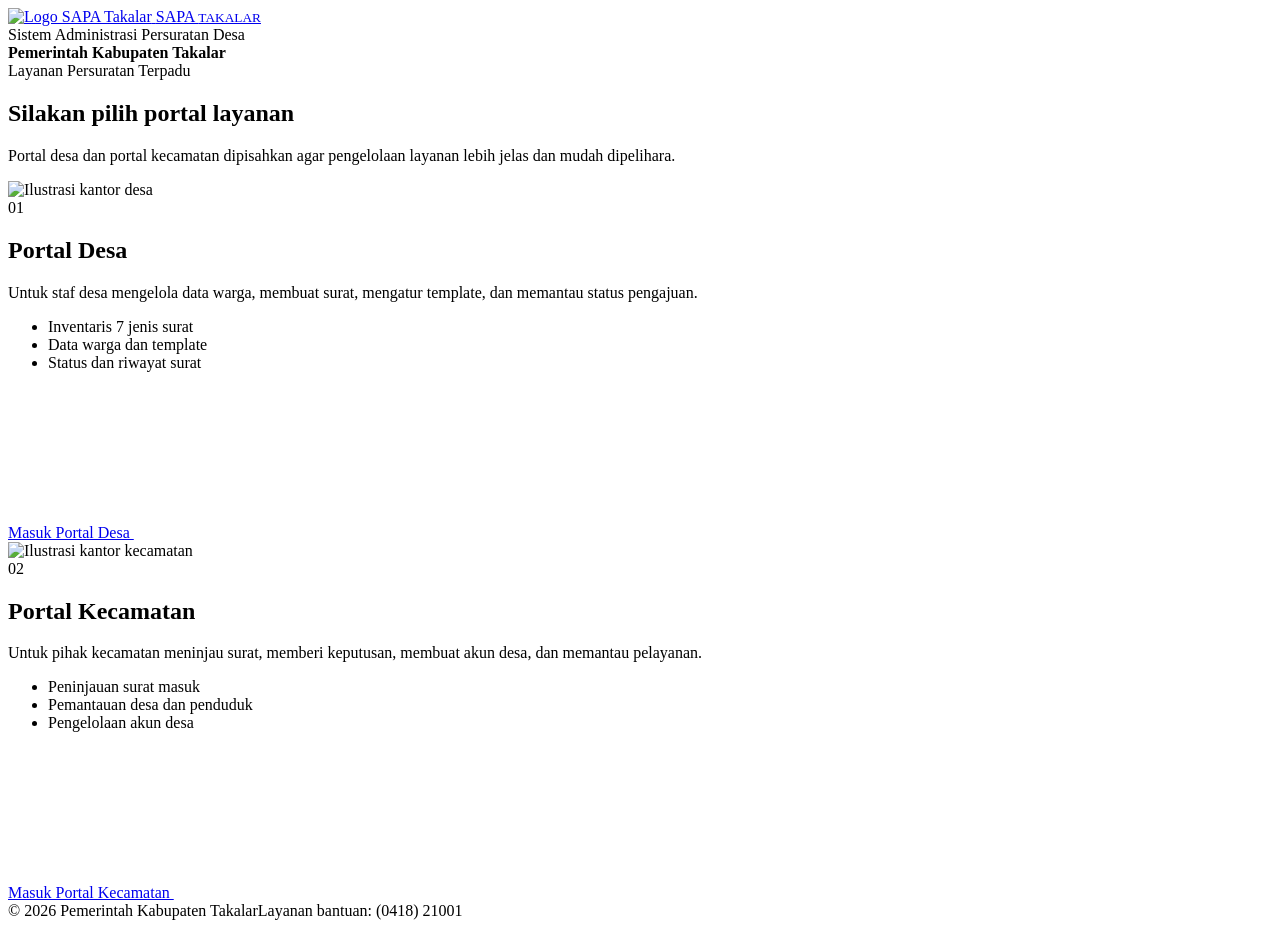
==== index.html @ 0ee91f91 "Add files via upload" ====
<!DOCTYPE html>
<html lang="id">
<head>
  <meta charset="UTF-8">
  <meta name="viewport" content="width=device-width, initial-scale=1.0">
  <meta name="theme-color" content="#0e6f68">
  <title>SAPA Takalar — Pilih Portal</title>
  <link rel="stylesheet" href="assets/css/styles.css">
</head>
<body class="gateway-page">
  <header class="gateway-header">
    <a class="brand" href="index.html">
      <img class="brand-logo" src="assets/images/icon.png" alt="Logo SAPA Takalar">
      <span class="brand-word">SAPA <small>TAKALAR</small></span>
    </a>
    <div class="gateway-agency">Sistem Administrasi Persuratan Desa<br><strong>Pemerintah Kabupaten Takalar</strong></div>
  </header>

  <main class="gateway-main">
    <section class="gateway-intro">
      <span class="section-kicker">Layanan Persuratan Terpadu</span>
      <h1>Silakan pilih portal layanan</h1>
      <p>Portal desa dan portal kecamatan dipisahkan agar pengelolaan layanan lebih jelas dan mudah dipelihara.</p>
    </section>

    <section class="portal-grid" aria-label="Pilihan portal">
      <article class="portal-card">
        <div class="portal-image"><img src="assets/images/icon.png" alt="Ilustrasi kantor desa"></div>
        <div class="portal-content">
          <span class="portal-number">01</span>
          <h2>Portal Desa</h2>
          <p>Untuk staf desa mengelola data warga, membuat surat, mengatur template, dan memantau status pengajuan.</p>
          <ul><li>Inventaris 7 jenis surat</li><li>Data warga dan template</li><li>Status dan riwayat surat</li></ul>
          <a class="btn btn-primary btn-block" href="desa.html">Masuk Portal Desa
            <svg class="icon sm"><use href="assets/images/icons.svg#i-chevron-right"></use></svg>
          </a>
        </div>
      </article>

      <article class="portal-card portal-card-camat">
        <div class="portal-image"><img src="assets/images/icon.png" alt="Ilustrasi kantor kecamatan"></div>
        <div class="portal-content">
          <span class="portal-number">02</span>
          <h2>Portal Kecamatan</h2>
          <p>Untuk pihak kecamatan meninjau surat, memberi keputusan, membuat akun desa, dan memantau pelayanan.</p>
          <ul><li>Peninjauan surat masuk</li><li>Pemantauan desa dan penduduk</li><li>Pengelolaan akun desa</li></ul>
          <a class="btn btn-dark btn-block" href="camat.html">Masuk Portal Kecamatan
            <svg class="icon sm"><use href="assets/images/icons.svg#i-chevron-right"></use></svg>
          </a>
        </div>
      </article>
    </section>
  </main>

  <footer class="gateway-footer"><span>© 2026 Pemerintah Kabupaten Takalar</span><span>Layanan bantuan: (0418) 21001</span></footer>
</body>
</html>
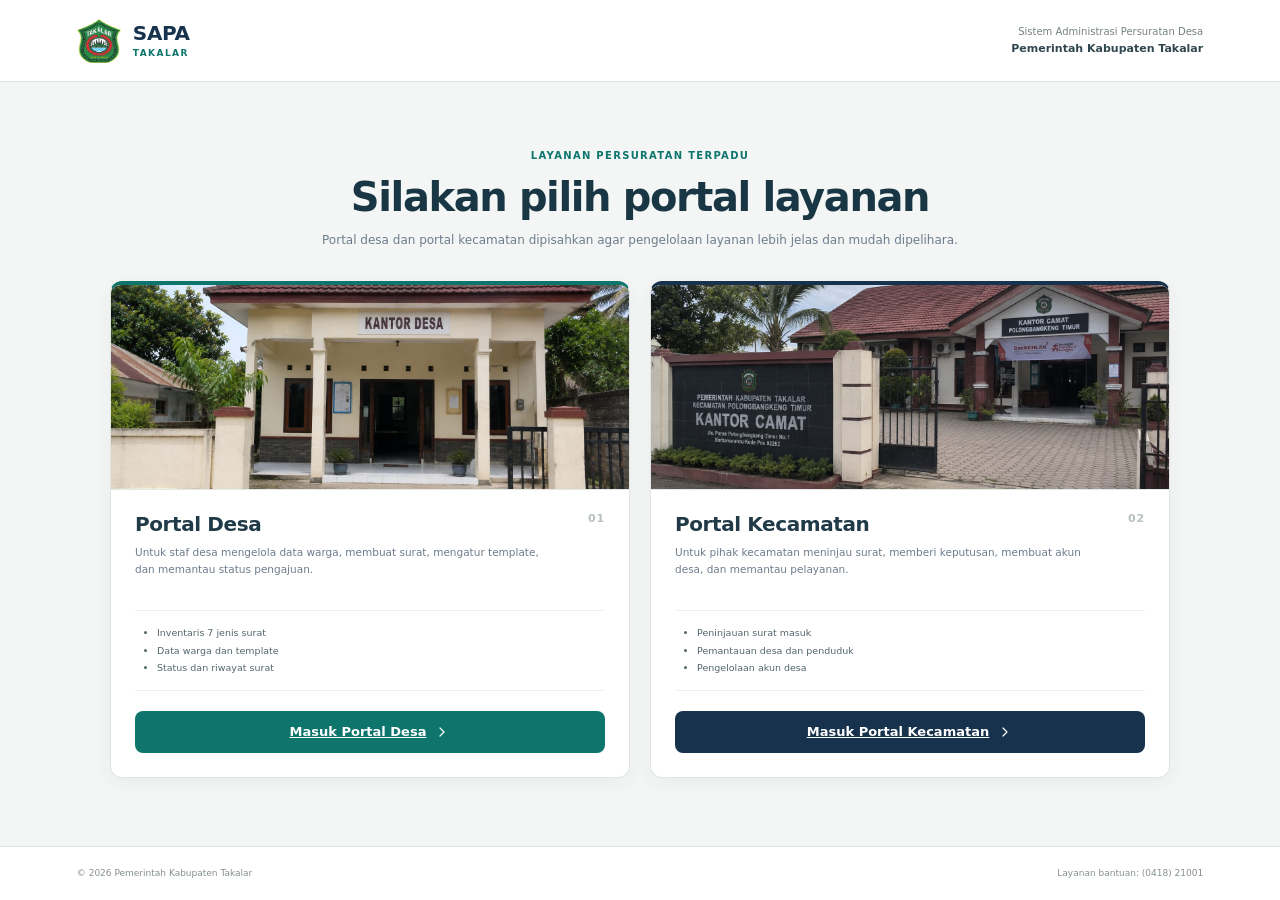
==== commit beb91039: "Update index.html" ====
--- a/index.html
+++ b/index.html
@@ -25,7 +25,7 @@
 
     <section class="portal-grid" aria-label="Pilihan portal">
       <article class="portal-card">
-        <div class="portal-image"><img src="assets/images/icon.png" alt="Ilustrasi kantor desa"></div>
+        <div class="portal-image"><img src="assets/images/desa.jpeg" alt="Ilustrasi kantor desa"></div>
         <div class="portal-content">
           <span class="portal-number">01</span>
           <h2>Portal Desa</h2>
@@ -38,7 +38,7 @@
       </article>
 
       <article class="portal-card portal-card-camat">
-        <div class="portal-image"><img src="assets/images/icon.png" alt="Ilustrasi kantor kecamatan"></div>
+        <div class="portal-image"><img src="assets/images/camat.jpeg" alt="Ilustrasi kantor kecamatan"></div>
         <div class="portal-content">
           <span class="portal-number">02</span>
           <h2>Portal Kecamatan</h2>
--- a/assets/css/styles.css
+++ b/assets/css/styles.css
@@ -0,0 +1,430 @@
+:root {
+  --brand: #0e756d;
+  --brand-2: #0a5c56;
+  --brand-3: #dff5ef;
+  --brand-4: #f0faf7;
+  --navy: #17324d;
+  --ink: #1d2c3b;
+  --muted: #6d7c8c;
+  --line: #e4ebe9;
+  --soft: #f5f8f7;
+  --cream: #fbfaf6;
+  --white: #fff;
+  --orange: #ee8b42;
+  --orange-soft: #fff1e6;
+  --red: #d95050;
+  --red-soft: #fdeeee;
+  --blue: #3f7ed8;
+  --blue-soft: #eaf2fd;
+  --purple: #7f64c5;
+  --purple-soft: #f0ecfb;
+  --yellow: #d7a025;
+  --yellow-soft: #fff7db;
+  --shadow: 0 7px 20px rgba(25, 50, 47, .07);
+  --shadow-lg: 0 16px 40px rgba(21, 42, 40, .18);
+  --radius: 12px;
+  --sidebar-w: 260px;
+}
+
+* { box-sizing: border-box; }
+html, body { margin: 0; min-height: 100%; font-family: Inter, ui-sans-serif, system-ui, -apple-system, BlinkMacSystemFont, "Segoe UI", sans-serif; color: var(--ink); background: var(--soft); }
+body { min-height: 100vh; }
+button, input, textarea, select { font: inherit; }
+button { cursor: pointer; }
+a { color: inherit; }
+.svg-sprite { width: 0; height: 0; position: absolute; overflow: hidden; }
+.icon { width: 19px; height: 19px; fill: none; stroke: currentColor; stroke-width: 1.8; stroke-linecap: round; stroke-linejoin: round; display: inline-block; flex: 0 0 auto; }
+.icon.sm { width: 16px; height: 16px; }
+.icon.lg { width: 24px; height: 24px; }
+
+/* Login */
+.login-page { min-height: 100vh; background: #f4f8f6; display: grid; grid-template-columns: minmax(430px, .93fr) minmax(540px, 1.07fr); position: relative; overflow: hidden; }
+.login-panel { padding: 38px clamp(34px, 5vw, 88px); display: flex; flex-direction: column; position: relative; z-index: 2; background: rgba(250, 252, 251, .96); }
+.brand { display: inline-flex; align-items: center; gap: 12px; font-weight: 800; color: var(--navy); letter-spacing: -.02em; }
+.brand-mark { width: 45px; height: 45px; border-radius: 14px; background: var(--brand); color: white; display: grid; place-items: center; position: relative; box-shadow: 0 8px 18px rgba(14, 117, 109, .22); }
+.brand-mark::after { content: ""; position: absolute; width: 8px; height: 8px; border: 2px solid #f4c968; border-radius: 50%; top: 6px; right: 6px; }
+.brand-word { line-height: 1; font-size: 20px; }
+.brand-word small { display: block; font-size: 9px; letter-spacing: .16em; color: var(--brand); margin-top: 6px; font-weight: 800; }
+.login-main { margin: auto 0; max-width: 520px; width: 100%; padding: 48px 0 32px; }
+.login-eyebrow { display: inline-flex; align-items: center; gap: 8px; color: var(--brand); background: var(--brand-3); padding: 7px 11px; border-radius: 999px; font-size: 12px; font-weight: 750; margin-bottom: 18px; }
+.login-main h1 { font-size: clamp(34px, 4vw, 48px); line-height: 1.08; margin: 0 0 13px; letter-spacing: -.045em; color: #163349; }
+.login-main > p { color: var(--muted); line-height: 1.7; margin: 0 0 30px; max-width: 460px; }
+.role-label { font-size: 12px; text-transform: uppercase; letter-spacing: .12em; font-weight: 800; color: #89949d; margin-bottom: 12px; }
+.role-grid { display: grid; grid-template-columns: 1fr 1fr; gap: 13px; }
+.role-card { text-align: left; border: 1.5px solid var(--line); background: white; border-radius: 17px; padding: 17px; display: flex; align-items: center; gap: 13px; transition: .2s; color: var(--ink); box-shadow: 0 3px 12px rgba(22,60,55,.03); }
+.role-card:hover { border-color: #83c9be; transform: translateY(-2px); box-shadow: var(--shadow); }
+.role-card.selected { border-color: var(--brand); background: var(--brand-4); box-shadow: 0 0 0 3px rgba(14,117,109,.08); }
+.role-card .role-icon { width: 46px; height: 46px; border-radius: 14px; display: grid; place-items: center; background: var(--brand-3); color: var(--brand); }
+.role-card:nth-child(2) .role-icon { background: var(--orange-soft); color: var(--orange); }
+.role-card strong { display: block; font-size: 14px; margin-bottom: 4px; }
+.role-card span { display: block; font-size: 11px; color: var(--muted); line-height: 1.35; }
+.role-card .radio { margin-left: auto; width: 18px; height: 18px; border: 1.5px solid #bec9c6; border-radius: 50%; position: relative; }
+.role-card.selected .radio { border: 5px solid var(--brand); }
+.login-form { margin-top: 22px; animation: fadeUp .3s ease both; }
+.form-label { font-size: 12px; font-weight: 750; color: #435464; display: block; margin: 0 0 8px; }
+.field { position: relative; margin-bottom: 15px; }
+.field .prefix { position: absolute; left: 14px; top: 50%; transform: translateY(-50%); color: #8b9898; }
+.field input, .field select, .field textarea, .input { width: 100%; border: 1.5px solid #dfe7e4; background: white; color: var(--ink); border-radius: 12px; padding: 12px 14px; outline: none; transition: .18s; }
+.field.has-icon input, .field.has-icon select { padding-left: 43px; }
+.field input:focus, .field select:focus, .field textarea:focus, .input:focus { border-color: var(--brand); box-shadow: 0 0 0 3px rgba(14,117,109,.09); }
+.field textarea { resize: vertical; min-height: 92px; line-height: 1.55; }
+.field .password-toggle { border: 0; background: none; color: #879391; position: absolute; right: 12px; top: 50%; transform: translateY(-50%); display: grid; place-items: center; padding: 4px; }
+.login-meta { display: flex; align-items: center; justify-content: space-between; margin: 2px 0 18px; font-size: 12px; }
+.checkbox { display: inline-flex; align-items: center; gap: 7px; color: var(--muted); }
+.checkbox input { accent-color: var(--brand); }
+.text-link { border: 0; background: none; color: var(--brand); font-weight: 750; padding: 0; }
+.btn { border: 0; border-radius: 11px; padding: 11px 16px; display: inline-flex; align-items: center; justify-content: center; gap: 8px; font-weight: 750; font-size: 13px; transition: .18s; white-space: nowrap; }
+.btn:hover { transform: translateY(-1px); }
+.btn:active { transform: translateY(0); }
+.btn-primary { color: white; background: var(--brand); box-shadow: 0 8px 20px rgba(14,117,109,.2); }
+.btn-primary:hover { background: var(--brand-2); }
+.btn-secondary { color: var(--brand); background: var(--brand-3); }
+.btn-secondary:hover { background: #cfece5; }
+.btn-outline { color: #496070; border: 1px solid #dce5e2; background: white; }
+.btn-outline:hover { border-color: #9dcac3; color: var(--brand); }
+.btn-danger { color: white; background: var(--red); }
+.btn-danger-soft { color: var(--red); background: var(--red-soft); }
+.btn-success-soft { color: var(--brand); background: var(--brand-3); }
+.btn-block { width: 100%; padding: 13px; }
+.btn-sm { padding: 8px 11px; font-size: 12px; border-radius: 9px; }
+.login-hint { margin-top: 13px; background: #fff9e9; border: 1px solid #f5e4ab; color: #7f682d; font-size: 11px; border-radius: 10px; padding: 10px 12px; display: flex; align-items: flex-start; gap: 8px; line-height: 1.5; }
+.login-footer { display: flex; justify-content: space-between; align-items: center; font-size: 10px; color: #909b99; }
+.login-visual { background:#0e6f68; position: relative; padding: 42px; color: white; overflow: hidden; display: flex; flex-direction: column; }
+.login-visual::before { content:""; position:absolute; width:520px; height:520px; border:1px solid rgba(255,255,255,.09); border-radius:50%; top:-260px; right:-150px; box-shadow: 0 0 0 75px rgba(255,255,255,.025), 0 0 0 150px rgba(255,255,255,.018); }
+.login-visual::after { display:none; }
+.visual-top { position: relative; z-index: 2; margin-left: auto; display: flex; gap: 10px; align-items: center; background: rgba(255,255,255,.11); border: 1px solid rgba(255,255,255,.13); border-radius: 999px; padding: 8px 13px; font-size: 11px;  }
+.visual-top i { width: 7px; height: 7px; background:#8df0b5; border-radius:50%; box-shadow:0 0 0 4px rgba(141,240,181,.12); }
+.hero-art { position: relative; z-index: 1; margin: auto; width: min(100%, 640px); }
+.hero-copy { margin: 0 0 18px 15px; }
+.hero-copy h2 { font-size: clamp(26px, 3vw, 39px); line-height: 1.16; letter-spacing: -.035em; margin: 0 0 12px; max-width: 520px; }
+.hero-copy p { color: rgba(255,255,255,.72); margin:0; max-width:480px; line-height:1.65; font-size:13px; }
+.illustration { width:100%; aspect-ratio:1.6; position:relative; filter: drop-shadow(0 35px 40px rgba(0,37,34,.25)); }
+.illustration svg { width:100%; height:100%; }
+.visual-proof { position: relative; z-index: 2; display:flex; align-items:center; gap:14px; margin: 0 0 8px 15px; color:rgba(255,255,255,.8); font-size:11px; }
+.proof-avatars { display:flex; }
+.proof-avatars span { width:28px; height:28px; border-radius:50%; background:#f0bd7e; border:2px solid #0a615b; display:grid; place-items:center; margin-left:-7px; color:#74411d; font-size:9px; font-weight:800; }
+.proof-avatars span:first-child { margin-left:0; background:#8ed5c7; color:#0b625b; }
+.proof-avatars span:last-child { background:#eee5b2; color:#6b5d1d; }
+
+/* App shell */
+.app-shell { min-height:100vh; display:grid; grid-template-columns:var(--sidebar-w) 1fr; background:#f5f8f7; }
+.sidebar { position:fixed; inset:0 auto 0 0; width:var(--sidebar-w); background:#fff; border-right:1px solid var(--line); padding:23px 17px 17px; display:flex; flex-direction:column; z-index:40; transition:.25s; }
+.sidebar .brand { padding:0 8px 22px; border-bottom:1px solid #edf1f0; }
+.sidebar .brand-mark { width:39px; height:39px; border-radius:12px; }
+.sidebar .brand-word { font-size:17px; }
+.sidebar-context { margin:18px 7px 12px; background:#f0f6f4; border:1px solid #d7eee8; border-radius:13px; padding:11px; display:flex; gap:9px; align-items:center; }
+.context-icon { width:34px; height:34px; background:white; color:var(--brand); border-radius:10px; display:grid; place-items:center; box-shadow:0 2px 8px rgba(14,117,109,.08); }
+.sidebar-context strong { font-size:11px; display:block; color:#29464d; max-width:145px; white-space:nowrap; overflow:hidden; text-overflow:ellipsis; }
+.sidebar-context span { display:block; font-size:9px; color:var(--muted); margin-top:3px; }
+.nav-label { margin:12px 11px 8px; color:#9ca8a6; font-size:9px; font-weight:800; letter-spacing:.14em; text-transform:uppercase; }
+.nav { display:flex; flex-direction:column; gap:4px; }
+.nav-item { width:100%; border:0; background:transparent; color:#657580; border-radius:11px; padding:10px 12px; display:flex; align-items:center; gap:11px; font-size:12.5px; font-weight:650; text-align:left; position:relative; }
+.nav-item:hover { background:#f2f7f5; color:var(--brand); }
+.nav-item.active { background:var(--brand-3); color:var(--brand); font-weight:800; }
+.nav-item.active::before { content:""; position:absolute; width:3px; height:19px; border-radius:4px; background:var(--brand); left:-17px; }
+.nav-item .nav-badge { margin-left:auto; min-width:21px; height:20px; border-radius:7px; display:grid; place-items:center; padding:0 5px; font-size:9px; background:#eef3f2; color:#71807f; }
+.nav-item.active .nav-badge { background:white; color:var(--brand); }
+.nav-spacer { flex:1; }
+.support-card { margin:10px 3px 13px; padding:14px; border-radius:14px; background:#18374a; color:white; position:relative; overflow:hidden; }
+.support-card::after { content:"?"; position:absolute; right:-5px; bottom:-32px; font-size:95px; font-weight:900; color:rgba(255,255,255,.05); }
+.support-card strong { display:block; font-size:11px; margin-bottom:5px; }
+.support-card p { font-size:9px; color:rgba(255,255,255,.62); line-height:1.5; margin:0 0 10px; }
+.support-card button { background:rgba(255,255,255,.13); border:1px solid rgba(255,255,255,.14); color:white; border-radius:7px; font-size:9px; padding:6px 9px; }
+.sidebar-profile { border-top:1px solid var(--line); padding:15px 6px 0; display:flex; align-items:center; gap:9px; }
+.avatar { width:37px; height:37px; border-radius:11px; background:#bd7c4a; display:grid; place-items:center; color:white; font-size:11px; font-weight:850; flex:0 0 auto; }
+.avatar.green { background:#0e756d; }
+.profile-copy { min-width:0; flex:1; }
+.profile-copy strong { display:block; font-size:10.5px; overflow:hidden; text-overflow:ellipsis; white-space:nowrap; }
+.profile-copy span { display:block; font-size:9px; color:var(--muted); margin-top:2px; }
+.icon-btn { width:36px; height:36px; padding:0; border:1px solid transparent; background:transparent; color:#7c898a; border-radius:10px; display:grid; place-items:center; transition:.18s; }
+.icon-btn:hover { color:var(--brand); background:#eff7f5; }
+.main-wrap { grid-column:2; min-width:0; }
+.topbar { height:72px; background:#fff; border-bottom:1px solid var(--line); padding:0 clamp(20px,3vw,38px); display:flex; align-items:center; position:sticky; top:0; z-index:30;  }
+.mobile-menu { display:none; margin-right:10px; }
+.page-crumb { min-width:190px; }
+.page-crumb span { display:block; color:#8a9998; font-size:9px; font-weight:700; margin-bottom:3px; }
+.page-crumb strong { font-size:14px; color:#203845; }
+.top-search { width:min(340px,28vw); margin-left:auto; position:relative; }
+.top-search input { width:100%; background:#f4f7f6; border:1px solid transparent; border-radius:10px; padding:10px 12px 10px 38px; font-size:11px; outline:none; }
+.top-search .icon { position:absolute; left:12px; top:10px; color:#8c9998; }
+.top-search input:focus { border-color:#b7d8d2; background:white; }
+.top-actions { display:flex; align-items:center; gap:9px; margin-left:18px; }
+.notification-btn { position:relative; background:#f4f7f6; }
+.notification-btn::after { content:""; width:6px; height:6px; background:#ef7060; border:2px solid white; border-radius:50%; position:absolute; top:7px; right:7px; }
+.top-date { border-left:1px solid var(--line); margin-left:5px; padding-left:15px; font-size:9px; color:#859291; line-height:1.45; }
+.top-date strong { display:block; font-size:10px; color:#3e5055; }
+.content { padding:26px clamp(20px,3vw,38px) 42px; max-width:1600px; margin:0 auto; }
+.page-header { display:flex; align-items:flex-start; justify-content:space-between; gap:18px; margin-bottom:22px; }
+.page-header h1 { margin:0 0 6px; font-size:24px; letter-spacing:-.025em; color:#1c3544; }
+.page-header p { margin:0; font-size:11.5px; color:var(--muted); line-height:1.55; }
+.header-actions { display:flex; gap:9px; align-items:center; flex-wrap:wrap; }
+
+/* Dashboard */
+.welcome-banner { background:#0e6f68; border-radius:20px; min-height:175px; color:white; padding:25px 29px; position:relative; overflow:hidden; display:flex; align-items:center; margin-bottom:19px; box-shadow:0 12px 32px rgba(13,96,89,.13); }
+.welcome-banner::before { content:""; position:absolute; width:290px; height:290px; border:1px solid rgba(255,255,255,.1); border-radius:50%; right:65px; top:-130px; box-shadow:0 0 0 54px rgba(255,255,255,.025),0 0 0 108px rgba(255,255,255,.016); }
+.welcome-copy { position:relative; z-index:2; max-width:520px; }
+.welcome-copy .mini { font-size:10px; color:#b8e2dc; font-weight:750; letter-spacing:.08em; text-transform:uppercase; }
+.welcome-copy h2 { margin:8px 0 8px; font-size:23px; letter-spacing:-.025em; }
+.welcome-copy p { margin:0 0 17px; font-size:11px; color:rgba(255,255,255,.7); line-height:1.6; }
+.welcome-copy .btn { background:white; color:var(--brand); padding:9px 13px; }
+.banner-art { position:absolute; width:310px; height:160px; right:20px; bottom:-7px; z-index:1; }
+.banner-art svg { width:100%; height:100%; }
+.stats-grid { display:grid; grid-template-columns:repeat(4,1fr); gap:14px; margin-bottom:19px; }
+.stat-card { background:white; border:1px solid #e7eeec; border-radius:15px; padding:16px; box-shadow:0 4px 15px rgba(28,65,59,.035); min-width:0; }
+.stat-top { display:flex; align-items:center; justify-content:space-between; margin-bottom:13px; }
+.stat-icon { width:38px; height:38px; border-radius:11px; display:grid; place-items:center; background:var(--brand-3); color:var(--brand); }
+.stat-icon.orange { color:var(--orange); background:var(--orange-soft); }
+.stat-icon.blue { color:var(--blue); background:var(--blue-soft); }
+.stat-icon.purple { color:var(--purple); background:var(--purple-soft); }
+.trend { font-size:9px; padding:4px 6px; border-radius:6px; color:var(--brand); background:var(--brand-4); font-weight:750; }
+.trend.down { color:var(--red); background:var(--red-soft); }
+.stat-card .value { font-size:23px; font-weight:850; letter-spacing:-.03em; color:#1d3744; }
+.stat-card .label { font-size:10px; color:var(--muted); margin-top:4px; }
+.dashboard-grid { display:grid; grid-template-columns:minmax(0,1.65fr) minmax(285px,.75fr); gap:18px; }
+.panel { background:white; border:1px solid #e5ecea; border-radius:16px; box-shadow:0 4px 18px rgba(27,65,59,.035); min-width:0; }
+.panel-head { min-height:58px; padding:15px 17px; display:flex; align-items:center; justify-content:space-between; gap:12px; border-bottom:1px solid #edf1f0; }
+.panel-head h3 { margin:0; font-size:13px; color:#253d48; }
+.panel-head p { margin:3px 0 0; font-size:9px; color:var(--muted); }
+.panel-body { padding:16px 17px; }
+.see-all { border:0; background:none; color:var(--brand); font-size:10px; font-weight:750; display:inline-flex; align-items:center; gap:4px; }
+.quick-actions { display:grid; grid-template-columns:repeat(3,1fr); gap:10px; }
+.quick-action { border:1px solid var(--line); background:#fff; border-radius:13px; padding:14px; display:flex; align-items:center; gap:11px; color:#314956; text-align:left; }
+.quick-action:hover { border-color:#aed4ce; background:#f8fcfb; }
+.quick-action .stat-icon { width:34px; height:34px; border-radius:10px; }
+.quick-action strong { display:block; font-size:10px; margin-bottom:3px; }
+.quick-action span { display:block; font-size:8.5px; color:var(--muted); }
+.status-list { display:flex; flex-direction:column; gap:14px; }
+.status-row { display:grid; grid-template-columns:9px 1fr auto; align-items:center; gap:9px; }
+.status-dot { width:8px; height:8px; border-radius:50%; background:var(--brand); }
+.status-dot.blue { background:var(--blue); }.status-dot.orange { background:var(--orange); }.status-dot.red { background:var(--red); }
+.status-row span { font-size:10px; color:#51636c; }.status-row strong { font-size:10px; color:#263f49; }
+.progress { grid-column:2/4; height:5px; background:#eef2f1; border-radius:6px; overflow:hidden; margin-top:-4px; }
+.progress i { display:block; height:100%; background:var(--brand); border-radius:6px; }
+.progress i.blue { background:var(--blue); }.progress i.orange { background:var(--orange); }.progress i.red { background:var(--red); }
+.activity-list { padding:5px 0; }
+.activity-item { display:flex; gap:11px; position:relative; padding:8px 0 13px; }
+.activity-item:not(:last-child)::after { content:""; position:absolute; width:1px; background:#e4ece9; left:15px; top:38px; bottom:-2px; }
+.activity-icon { width:31px; height:31px; border-radius:10px; background:var(--brand-3); color:var(--brand); display:grid; place-items:center; z-index:1; flex:0 0 auto; }
+.activity-copy strong { display:block; font-size:10px; margin:1px 0 4px; }.activity-copy p { margin:0; color:var(--muted); font-size:9px; line-height:1.5; }.activity-copy time { display:block; font-size:8px; color:#a1aaaa; margin-top:4px; }
+
+/* Tables */
+.toolbar { background:white; border:1px solid var(--line); border-radius:14px; padding:12px; display:flex; gap:10px; align-items:center; margin-bottom:14px; }
+.toolbar-search { position:relative; flex:1; max-width:360px; }
+.toolbar-search input { width:100%; border:1px solid #e0e7e5; border-radius:9px; padding:9px 11px 9px 34px; font-size:10px; outline:none; }
+.toolbar-search .icon { position:absolute; left:10px; top:8px; color:#8c9998; }
+.toolbar-select { border:1px solid #e0e7e5; background:white; border-radius:9px; padding:9px 30px 9px 10px; color:#52646d; font-size:10px; outline:none; }
+.toolbar-spacer { flex:1; }
+.table-card { background:#fff; border:1px solid var(--line); border-radius:15px; overflow:hidden; box-shadow:0 3px 14px rgba(28,65,59,.03); }
+.data-table { width:100%; border-collapse:collapse; table-layout:auto; }
+.data-table th { text-align:left; padding:11px 15px; color:#8a9797; font-size:9px; text-transform:uppercase; letter-spacing:.06em; background:#fafcfb; border-bottom:1px solid #e9efed; white-space:nowrap; }
+.data-table td { padding:13px 15px; border-bottom:1px solid #eef2f1; font-size:10.5px; color:#40545d; vertical-align:middle; }
+.data-table tr:last-child td { border-bottom:0; }.data-table tbody tr:hover { background:#fbfdfc; }
+.data-table .primary { color:#243e49; font-weight:750; }.data-table .secondary { display:block; font-size:8.5px; color:#8d9999; margin-top:3px; }
+.table-user { display:flex; align-items:center; gap:9px; }.table-user .avatar { width:31px; height:31px; border-radius:9px; font-size:9px; }
+.table-actions { display:flex; gap:4px; justify-content:flex-end; }
+.table-actions .icon-btn { width:30px; height:30px; }
+.badge { display:inline-flex; align-items:center; gap:5px; border-radius:999px; padding:5px 8px; font-size:8.5px; font-weight:750; white-space:nowrap; }
+.badge::before { content:""; width:5px; height:5px; border-radius:50%; background:currentColor; }
+.badge.sent { background:var(--blue-soft); color:var(--blue); }.badge.received { background:var(--orange-soft); color:#cf762f; }.badge.approved { background:var(--brand-3); color:var(--brand); }.badge.rejected { background:var(--red-soft); color:var(--red); }
+.pagination { padding:12px 15px; border-top:1px solid #edf1f0; display:flex; align-items:center; justify-content:space-between; font-size:9px; color:var(--muted); }
+.page-buttons { display:flex; gap:5px; }.page-btn { width:28px; height:27px; border-radius:7px; border:1px solid #e1e8e6; background:white; color:#657472; font-size:9px; }.page-btn.active { color:white; background:var(--brand); border-color:var(--brand); }
+
+/* Inventory */
+.inventory-grid { display:grid; grid-template-columns:repeat(3,1fr); gap:14px; }
+.letter-card { background:white; border:1px solid #e4ebe9; border-radius:17px; padding:17px; position:relative; overflow:hidden; transition:.2s; min-height:184px; }
+.letter-card:hover { transform:translateY(-3px); box-shadow:var(--shadow); border-color:#c8dfda; }
+.letter-card::after { content:""; position:absolute; width:90px; height:90px; right:-33px; top:-33px; border-radius:50%; background:var(--card-soft,var(--brand-3)); opacity:.7; }
+.letter-card-top { display:flex; align-items:flex-start; justify-content:space-between; position:relative; z-index:2; }
+.letter-icon { width:44px; height:44px; border-radius:13px; display:grid; place-items:center; background:var(--card-soft,var(--brand-3)); color:var(--card,var(--brand)); }
+.template-ready { font-size:8px; color:var(--brand); background:var(--brand-4); padding:4px 7px; border-radius:6px; font-weight:750; }
+.letter-card h3 { margin:14px 0 5px; font-size:13px; color:#27404b; }.letter-card p { margin:0; font-size:9.5px; color:var(--muted); line-height:1.55; min-height:30px; }
+.letter-meta { margin-top:13px; padding-top:11px; border-top:1px solid #edf1f0; display:flex; align-items:center; justify-content:space-between; }
+.letter-meta span { font-size:9px; color:#8b9897; }.letter-meta strong { font-size:9px; color:#40555d; }
+.color-orange { --card:#d77931; --card-soft:#fff0e4; }.color-blue { --card:#3c79cc; --card-soft:#eaf2fd; }.color-purple { --card:#7860ba; --card-soft:#f0ecfb; }.color-red { --card:#d65757; --card-soft:#fdecec; }.color-yellow { --card:#bc8a1a; --card-soft:#fff7d9; }.color-cyan { --card:#238aa2; --card-soft:#e4f6f8; }.color-green { --card:#0e756d; --card-soft:#dff5ef; }
+
+/* Status cards */
+.status-summary { display:grid; grid-template-columns:repeat(4,1fr); gap:12px; margin-bottom:15px; }
+.status-mini { background:white; border:1px solid var(--line); border-radius:13px; padding:13px; display:flex; align-items:center; gap:10px; }
+.status-mini .status-dot { width:11px; height:11px; box-shadow:0 0 0 5px var(--brand-4); }.status-mini strong { font-size:17px; display:block; }.status-mini span { color:var(--muted); font-size:9px; display:block; margin-top:2px; }
+.reason { max-width:300px; display:flex; align-items:flex-start; gap:5px; color:#6c7a80; line-height:1.45; }.reason .icon { margin-top:1px; color:#9aa5a4; }
+
+/* Template cards/editor */
+.template-grid { display:grid; grid-template-columns:repeat(2,1fr); gap:14px; }
+.template-card { background:white; border:1px solid var(--line); border-radius:16px; overflow:hidden; display:flex; min-height:153px; }
+.template-preview { width:116px; background:#f1f5f4; padding:16px; display:flex; align-items:center; justify-content:center; }
+.paper-mini { width:70px; height:94px; background:white; box-shadow:0 3px 12px rgba(30,60,55,.12); border-radius:3px; padding:9px 7px; }
+.paper-logo { width:12px; height:12px; margin:0 auto 5px; border-radius:50%; background:var(--card,var(--brand)); opacity:.75; }.paper-line { height:2px; background:#d5dddb; border-radius:2px; margin:4px 0; }.paper-line.short { width:64%; margin-left:auto; margin-right:auto; }.paper-line.dark { background:#879994; height:3px; }
+.template-info { flex:1; padding:16px; min-width:0; }.template-info h3 { margin:0 0 6px; font-size:12px; }.template-info p { margin:0 0 13px; font-size:9px; color:var(--muted); line-height:1.5; }.template-footer { display:flex; align-items:center; justify-content:space-between; gap:8px; }.edited { font-size:8px; color:#99a3a2; }
+
+/* Village cards */
+.village-grid { display:grid; grid-template-columns:repeat(3,1fr); gap:14px; }
+.village-card { background:white; border:1px solid var(--line); border-radius:17px; padding:17px; position:relative; transition:.2s; }
+.village-card:hover { transform:translateY(-2px); box-shadow:var(--shadow); }
+.village-head { display:flex; align-items:center; gap:11px; }
+.village-avatar { width:43px; height:43px; border-radius:13px; background:var(--brand-3); color:var(--brand); display:grid; place-items:center; position:relative; }
+.incoming-count { position:absolute; width:19px; height:19px; display:grid; place-items:center; background:var(--red); color:white; border:2px solid white; border-radius:50%; font-size:8px; font-weight:800; top:-6px; right:-6px; }
+.village-head h3 { font-size:12px; margin:0 0 3px; }.village-head p { font-size:8.5px; color:var(--muted); margin:0; }
+.village-stats { display:grid; grid-template-columns:1fr 1fr; background:#f7f9f8; border-radius:11px; margin:14px 0; padding:11px; }
+.village-stat:first-child { border-right:1px solid #dfe7e4; }.village-stat:last-child { padding-left:12px; }.village-stat strong { font-size:14px; display:block; }.village-stat span { font-size:8px; color:var(--muted); display:block; margin-top:3px; }
+.village-foot { display:flex; align-items:center; justify-content:space-between; font-size:8.5px; color:#8b9896; }.online { color:var(--brand); display:flex; align-items:center; gap:5px; }.online::before { content:""; width:6px; height:6px; border-radius:50%; background:#30ad84; }
+
+/* Modals */
+.modal-backdrop { position:fixed; inset:0; background:rgba(18,36,42,.53); z-index:100; display:grid; place-items:center; padding:20px;  animation:fadeIn .18s ease; }
+.modal { width:min(620px,100%); max-height:92vh; overflow:auto; background:white; border-radius:18px; box-shadow:var(--shadow-lg); animation:modalIn .22s ease; }
+.modal.modal-lg { width:min(850px,100%); }.modal.modal-xl { width:min(1050px,100%); }
+.modal-head { padding:18px 20px; border-bottom:1px solid var(--line); display:flex; align-items:flex-start; gap:12px; position:sticky; top:0; background:white; z-index:2; }
+.modal-title-icon { width:39px; height:39px; border-radius:11px; background:var(--brand-3); color:var(--brand); display:grid; place-items:center; }
+.modal-head h2 { font-size:15px; margin:1px 0 4px; }.modal-head p { font-size:9px; color:var(--muted); margin:0; }.modal-head .icon-btn { margin-left:auto; }
+.modal-body { padding:20px; }.modal-foot { padding:14px 20px; border-top:1px solid var(--line); display:flex; justify-content:flex-end; align-items:center; gap:8px; position:sticky; bottom:0; background:white; z-index:2; }
+.form-grid { display:grid; grid-template-columns:1fr 1fr; gap:0 15px; }.form-grid .span-2 { grid-column:1/-1; }
+.helper { font-size:8.5px; color:#8b9897; margin-top:5px; display:block; }
+.input-row { display:flex; gap:8px; }.input-row > * { flex:1; }
+.review-grid { display:grid; grid-template-columns:1.15fr .85fr; gap:18px; }
+.document-preview { background:#e9eeec; border-radius:13px; padding:18px; min-height:430px; }
+.document-paper { max-width:390px; min-height:500px; background:white; margin:auto; box-shadow:0 4px 18px rgba(24,47,44,.13); padding:27px 31px; color:#283b3c; font-family:Georgia,serif; font-size:7px; line-height:1.55; }
+.doc-header { text-align:center; border-bottom:2px solid #283b3c; padding-bottom:8px; margin-bottom:13px; position:relative; }.doc-seal { position:absolute; left:0; top:0; width:34px; height:34px; border-radius:50%; border:2px solid var(--brand); display:grid; place-items:center; color:var(--brand); font-family:Arial,sans-serif; font-weight:bold; }.doc-header strong { font-size:10px; display:block; }.doc-header b { font-size:8px; display:block; }.doc-title { text-align:center; font-weight:bold; text-decoration:underline; font-size:9px; margin:15px 0 3px; }.doc-number { text-align:center; margin-bottom:15px; }.doc-table { width:100%; }.doc-table td:first-child { width:76px; }.doc-sign { width:120px; margin:30px 0 0 auto; text-align:center; }.doc-sign-space { height:45px; }
+.review-info h3 { font-size:12px; margin:0 0 12px; }.detail-list { border:1px solid var(--line); border-radius:12px; overflow:hidden; }.detail-row { display:grid; grid-template-columns:105px 1fr; gap:10px; padding:10px 12px; border-bottom:1px solid #edf1f0; font-size:9.5px; }.detail-row:last-child { border-bottom:0; }.detail-row span { color:var(--muted); }.detail-row strong { color:#344c55; font-weight:700; }
+.decision-box { margin-top:13px; background:#f7faf9; border:1px solid var(--line); border-radius:12px; padding:13px; }.decision-box h4 { margin:0 0 7px; font-size:10px; }.decision-box p { margin:0 0 10px; font-size:8.5px; color:var(--muted); line-height:1.5; }
+.editor-toolbar { display:flex; align-items:center; gap:4px; flex-wrap:wrap; background:#f7f9f8; border:1px solid #dde6e3; border-bottom:0; border-radius:10px 10px 0 0; padding:7px; }.tool-btn { min-width:29px; height:28px; padding:0 8px; border:0; background:transparent; border-radius:6px; font-size:10px; font-weight:700; color:#52646b; }.tool-btn:hover { background:white; color:var(--brand); }.tool-divider { height:18px; width:1px; background:#dbe3e1; margin:0 3px; }
+.template-editor { width:100%; height:380px; border:1px solid #dde6e3; border-radius:0 0 10px 10px; padding:22px 26px; outline:none; resize:vertical; font-family:Georgia,serif; font-size:11px; line-height:1.7; color:#304043; }
+
+/* Empty, toast, misc */
+.toast-root { position:fixed; right:22px; top:20px; z-index:200; display:flex; flex-direction:column; gap:10px; }
+.toast { min-width:280px; max-width:380px; background:white; border:1px solid #dfe8e5; box-shadow:0 14px 35px rgba(22,52,48,.17); border-radius:13px; padding:12px 14px; display:flex; align-items:flex-start; gap:10px; animation:toastIn .25s ease; }
+.toast .toast-icon { width:30px; height:30px; border-radius:9px; background:var(--brand-3); color:var(--brand); display:grid; place-items:center; }.toast strong { display:block; font-size:10.5px; margin:1px 0 3px; }.toast p { margin:0; font-size:9px; color:var(--muted); line-height:1.4; }
+.toast.error .toast-icon { color:var(--red); background:var(--red-soft); }
+.empty { padding:42px 20px; text-align:center; }.empty-icon { width:54px; height:54px; border-radius:16px; margin:0 auto 12px; display:grid; place-items:center; color:var(--brand); background:var(--brand-3); }.empty h3 { font-size:13px; margin:0 0 5px; }.empty p { color:var(--muted); font-size:9.5px; margin:0; }
+.mobile-overlay { display:none; }
+.small-note { padding:10px 12px; border-radius:10px; background:#f7faf9; border:1px solid var(--line); font-size:9px; color:var(--muted); line-height:1.5; }
+.muted { color:var(--muted); }.text-red { color:var(--red); }.text-brand { color:var(--brand); }
+.mt-18 { margin-top:18px; }.mb-14 { margin-bottom:14px; }
+.section-title { font-size:12px; color:#30464f; margin:0 0 11px; }
+
+@keyframes fadeUp { from { opacity:0; transform:translateY(8px);} to {opacity:1;transform:none;} }
+@keyframes fadeIn { from {opacity:0;} to {opacity:1;} }
+@keyframes modalIn { from {opacity:0;transform:translateY(10px) scale(.985);} to {opacity:1;transform:none;} }
+@keyframes toastIn { from {opacity:0;transform:translateX(15px);} to {opacity:1;transform:none;} }
+
+@media (max-width: 1120px) {
+  .login-page { grid-template-columns:minmax(400px,.9fr) 1.1fr; }.login-panel { padding-left:45px;padding-right:45px; }
+  .stats-grid { grid-template-columns:repeat(2,1fr); }.inventory-grid,.village-grid { grid-template-columns:repeat(2,1fr); }
+  .dashboard-grid { grid-template-columns:1fr; }.quick-actions { grid-template-columns:repeat(3,1fr); }
+  .banner-art { opacity:.6; right:-20px; }
+}
+@media (max-width: 860px) {
+  :root { --sidebar-w:245px; }
+  .login-page { display:block; }.login-visual { display:none; }.login-panel { min-height:100vh; padding:28px max(25px,8vw); }.login-main { margin:auto; }
+  .sidebar { transform:translateX(-105%); box-shadow:var(--shadow-lg); }.sidebar.open { transform:none; }.app-shell { display:block; }.main-wrap { grid-column:auto; }.mobile-menu { display:grid; }.mobile-overlay { display:block; position:fixed; inset:0; background:rgba(15,34,37,.38); z-index:39; }
+  .top-search { display:none; }.page-crumb { min-width:0; }.topbar { padding:0 16px; }.top-date { display:none; }.top-actions { margin-left:auto; }
+  .content { padding:21px 16px 35px; }.template-grid { grid-template-columns:1fr; }.review-grid { grid-template-columns:1fr; }.document-preview { min-height:auto; }.document-paper { min-height:450px; }
+}
+@media (max-width: 620px) {
+  .login-panel { padding:24px 20px; }.login-main h1 { font-size:34px; }.role-grid { grid-template-columns:1fr; }
+  .page-header { flex-direction:column; }.page-header h1 { font-size:21px; }.header-actions { width:100%; }.header-actions .btn { flex:1; }
+  .welcome-banner { padding:22px; }.banner-art { display:none; }.welcome-copy h2 { font-size:20px; }
+  .stats-grid { grid-template-columns:1fr 1fr; gap:9px; }.stat-card { padding:13px; }.stat-card .value { font-size:19px; }
+  .inventory-grid,.village-grid { grid-template-columns:1fr; }.quick-actions { grid-template-columns:1fr; }.status-summary { grid-template-columns:1fr 1fr; }
+  .toolbar { flex-wrap:wrap; }.toolbar-search { max-width:none; flex-basis:100%; }.toolbar-spacer { display:none; }
+  .table-card { overflow:auto; }.data-table { min-width:760px; }
+  .template-card { min-height:145px; }.template-preview { width:100px; }.form-grid { grid-template-columns:1fr; }.form-grid .span-2 { grid-column:auto; }
+  .modal-backdrop { padding:8px; align-items:end; }.modal { max-height:94vh; border-radius:18px 18px 0 0; }.modal-body { padding:16px; }.modal-foot { padding:12px 16px; }.modal-foot .btn { flex:1; }
+  .toast-root { left:12px; right:12px; top:12px; }.toast { min-width:0; max-width:none; }
+}
+
+/* ============================================================
+   Halaman pilihan portal dan login terpisah
+   Gaya dibuat lebih formal: warna solid, sudut sedang, dekorasi minim.
+   ============================================================ */
+.brand-logo { width: 44px; height: 44px; display: block; flex: 0 0 auto; }
+.sidebar .brand-logo { width: 39px; height: 39px; }
+.brand { text-decoration: none; }
+.btn-dark { color: #fff; background: #17324d; }
+.btn-dark:hover { background: #10283d; }
+.section-kicker { display: inline-block; color: var(--brand); font-size: 10px; line-height: 1; font-weight: 800; letter-spacing: .13em; text-transform: uppercase; margin-bottom: 13px; }
+
+.gateway-page { min-height: 100vh; background: #f4f6f5; display: flex; flex-direction: column; }
+.gateway-header { min-height: 82px; padding: 16px clamp(24px, 6vw, 84px); background: #fff; border-bottom: 1px solid #dfe6e3; display: flex; align-items: center; justify-content: space-between; }
+.gateway-agency { color: #76827f; font-size: 10px; text-align: right; line-height: 1.55; }
+.gateway-agency strong { color: #30464f; font-size: 11px; }
+.gateway-main { width: min(1060px, calc(100% - 40px)); margin: auto; padding: 48px 0 54px; }
+.gateway-intro { text-align: center; max-width: 660px; margin: 0 auto 30px; }
+.gateway-intro h1 { color: #193645; font-size: clamp(29px, 4vw, 40px); letter-spacing: -.035em; line-height: 1.15; margin: 0 0 11px; }
+.gateway-intro p { color: var(--muted); font-size: 12px; line-height: 1.65; margin: 0; }
+.portal-grid { display: grid; grid-template-columns: 1fr 1fr; gap: 20px; }
+.portal-card { background: #fff; border: 1px solid #dfe6e3; border-top: 4px solid var(--brand); border-radius: 12px; overflow: hidden; box-shadow: 0 5px 18px rgba(35, 58, 54, .05); }
+.portal-card-camat { border-top-color: #17324d; }
+.portal-image { height: 205px; background: #eef4f1; border-bottom: 1px solid #e3e9e7; overflow: hidden; display: flex; justify-content: center; }
+.portal-card-camat .portal-image { background: #f1f3f5; }
+.portal-image img { height: 100%; width: 100%; object-fit: cover; object-position: center; }
+.portal-content { padding: 22px 24px 24px; position: relative; }
+.portal-number { position: absolute; right: 24px; top: 22px; color: #b7c1be; font-size: 11px; font-weight: 800; letter-spacing: .08em; }
+.portal-content h2 { margin: 0 0 8px; color: #203b47; font-size: 20px; letter-spacing: -.02em; }
+.portal-content p { margin: 0; min-height: 49px; color: var(--muted); font-size: 10.5px; line-height: 1.58; max-width: 88%; }
+.portal-content ul { margin: 17px 0 20px; padding: 13px 0 13px 22px; border-top: 1px solid #edf1ef; border-bottom: 1px solid #edf1ef; color: #53666c; font-size: 9.5px; line-height: 1.85; }
+.gateway-footer { min-height: 54px; padding: 14px clamp(24px, 6vw, 84px); border-top: 1px solid #dfe6e3; background: #fff; color: #84908d; font-size: 9px; display: flex; justify-content: space-between; align-items: center; }
+
+.portal-login { min-height: 100vh; background: #f4f6f5; display: grid; grid-template-columns: minmax(430px, .85fr) minmax(560px, 1.15fr); }
+.portal-login-form { background: #fff; padding: 34px clamp(38px, 6vw, 78px); display: flex; position: relative; z-index: 2; border-right: 1px solid #dfe6e3; }
+.login-form-wrap { width: min(440px, 100%); margin: auto; }
+.login-form-wrap > .brand { margin-bottom: 48px; }
+.back-link { color: #71817f; font-size: 10px; font-weight: 700; text-decoration: none; display: inline-flex; align-items: center; gap: 6px; margin-bottom: 27px; }
+.back-link:hover { color: var(--brand); }
+.login-heading { margin-bottom: 23px; }
+.login-heading h1 { color: #193645; font-size: 30px; letter-spacing: -.035em; line-height: 1.2; margin: 0 0 8px; }
+.login-heading p { color: var(--muted); font-size: 11px; line-height: 1.6; margin: 0; }
+.portal-login .login-form { margin-top: 0; }
+.portal-login .field input { border-radius: 8px; padding-top: 13px; padding-bottom: 13px; }
+.portal-login .btn-block { border-radius: 8px; }
+.portal-login .login-hint { border-radius: 7px; }
+.login-help { text-align: center; color: #8c9794; font-size: 9px; line-height: 1.5; margin: 21px 0 0; }
+.portal-login-visual { padding: 56px clamp(38px, 6vw, 84px) 30px; background: #eef4f1; display: flex; flex-direction: column; justify-content: center; overflow: hidden; }
+.portal-login-camat .portal-login-visual { background: #f0f2f4; }
+.login-visual-copy { max-width: 520px; margin: 0 auto 18px; width: 100%; }
+.login-visual-copy > span { color: var(--brand); font-size: 9px; font-weight: 850; letter-spacing: .15em; }
+.portal-login-camat .login-visual-copy > span { color: #17324d; }
+.login-visual-copy h2 { color: #1d3b43; font-size: clamp(25px, 3vw, 35px); line-height: 1.18; letter-spacing: -.035em; margin: 9px 0 10px; }
+.login-visual-copy p { color: #687a79; max-width: 465px; font-size: 11px; line-height: 1.65; margin: 0; }
+.portal-login-visual > img { display: block; width: min(640px, 100%); height: auto; margin: 0 auto; border: 1px solid #d7e0dc; }
+.visual-file-note { color: #85918e; font-size: 8px; margin: 10px auto 0; width: min(640px, 100%); }
+.visual-file-note code { color: #5c6d6a; }
+
+/* Penyesuaian tampilan aplikasi: warna solid dan dekorasi lebih formal */
+.btn { border-radius: 8px; box-shadow: none; }
+.btn:hover { transform: none; }
+.btn-primary { box-shadow: none; }
+.sidebar { box-shadow: none; }
+.sidebar-context { border-radius: 8px; }
+.nav-item { border-radius: 7px; }
+.nav-item.active::before { display: none; }
+.stat-card, .panel, .letter-card, .template-card, .village-card, .table-card, .toolbar { border-radius: 10px; box-shadow: none; }
+.letter-card:hover, .village-card:hover { transform: none; box-shadow: 0 5px 14px rgba(28, 55, 51, .06); }
+.welcome-banner { border-radius: 10px; box-shadow: none; border-left: 5px solid #d2b45f; }
+.welcome-banner::before { display: none; }
+.banner-art { width: 330px; height: 165px; right: 15px; bottom: 0; }
+.banner-art img { display: block; width: 100%; height: 100%; object-fit: contain; }
+.topbar { backdrop-filter: none; }
+.modal-backdrop { backdrop-filter: none; }
+.avatar { border-radius: 8px; }
+.stat-icon, .letter-icon, .village-avatar, .activity-icon { border-radius: 8px; }
+
+@media (max-width: 880px) {
+  .gateway-main { padding-top: 35px; }
+  .portal-grid { grid-template-columns: 1fr; max-width: 610px; margin: 0 auto; }
+  .portal-login { display: block; }
+  .portal-login-form { min-height: 100vh; padding: 28px max(24px, 9vw); border-right: 0; }
+  .portal-login-visual { display: none; }
+}
+@media (max-width: 560px) {
+  .gateway-header { min-height: 72px; padding: 13px 18px; }
+  .gateway-agency { display: none; }
+  .gateway-main { width: calc(100% - 28px); padding: 31px 0 40px; }
+  .gateway-intro { text-align: left; }
+  .gateway-intro h1 { font-size: 28px; }
+  .portal-image { height: 170px; }
+  .portal-content { padding: 19px; }
+  .portal-content p { max-width: 100%; }
+  .gateway-footer { padding: 15px 18px; display: block; line-height: 1.8; }
+  .gateway-footer span { display: block; }
+  .login-form-wrap > .brand { margin-bottom: 38px; }
+  .login-heading h1 { font-size: 26px; }
+}
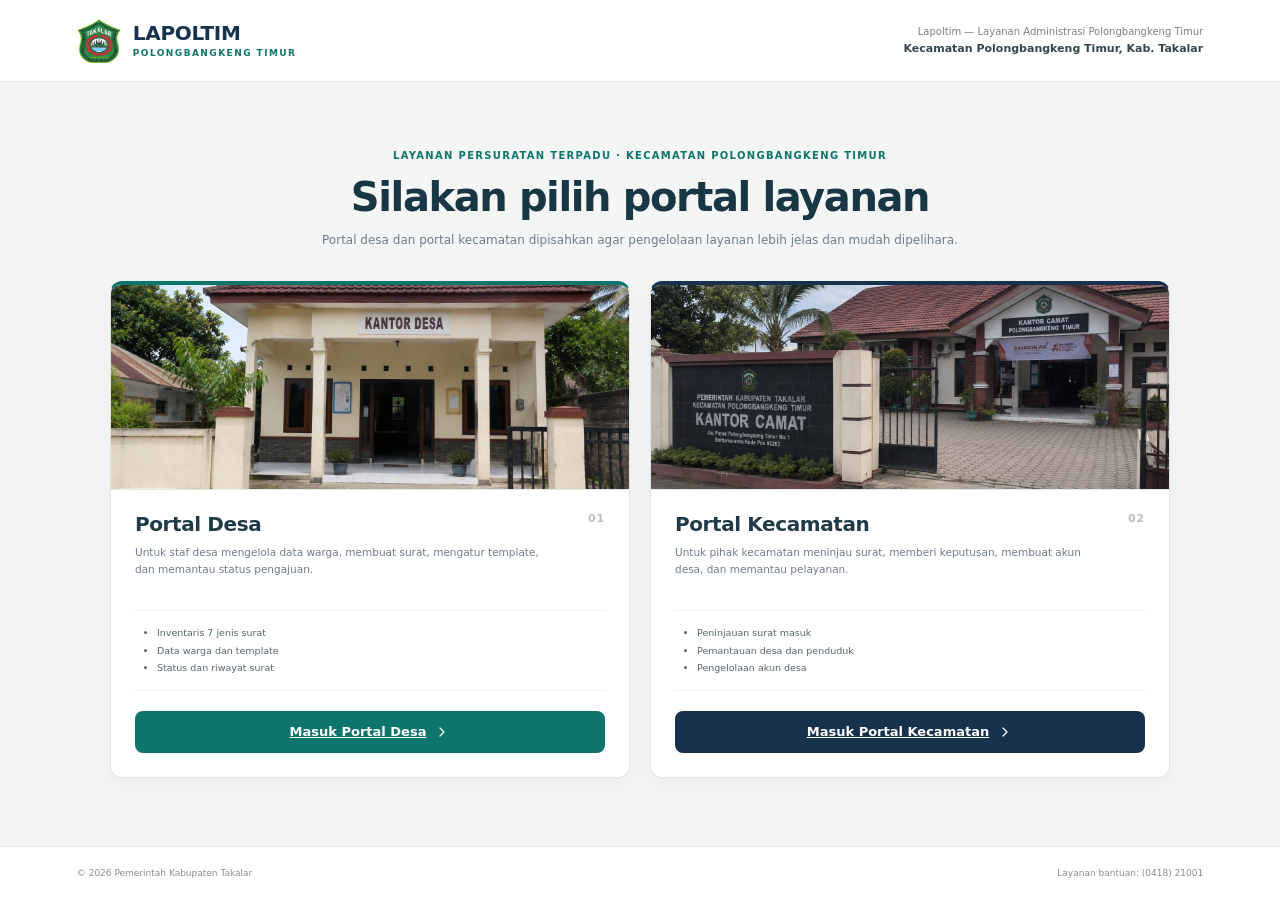
==== commit c0aae3af: "Update branding and theme in index.html" ====
--- a/index.html
+++ b/index.html
@@ -3,22 +3,25 @@
 <head>
   <meta charset="UTF-8">
   <meta name="viewport" content="width=device-width, initial-scale=1.0">
-  <meta name="theme-color" content="#0e6f68">
-  <title>SAPA Takalar — Pilih Portal</title>
+  <meta name="theme-color" content="#1F4438">
+  <title>Lapoltim — Pilih Portal</title>
+  <link rel="preconnect" href="https://fonts.googleapis.com">
+  <link rel="preconnect" href="https://fonts.gstatic.com" crossorigin>
+  <link href="https://fonts.googleapis.com/css2?family=Public+Sans:wght@400;500;600;650;700;800&family=Source+Serif+4:opsz,wght@8..60,500;8..60,600;8..60,700&family=IBM+Plex+Mono:wght@400;500;600&display=swap" rel="stylesheet">
   <link rel="stylesheet" href="assets/css/styles.css">
 </head>
 <body class="gateway-page">
   <header class="gateway-header">
     <a class="brand" href="index.html">
-      <img class="brand-logo" src="assets/images/icon.png" alt="Logo SAPA Takalar">
-      <span class="brand-word">SAPA <small>TAKALAR</small></span>
+      <img class="brand-logo" src="assets/images/icon.png" alt="Logo Lapoltim">
+      <span class="brand-word">LAPOLTIM<small>POLONGBANGKENG TIMUR</small></span>
     </a>
-    <div class="gateway-agency">Sistem Administrasi Persuratan Desa<br><strong>Pemerintah Kabupaten Takalar</strong></div>
+    <div class="gateway-agency">Lapoltim — Layanan Administrasi Polongbangkeng Timur<br><strong>Kecamatan Polongbangkeng Timur, Kab. Takalar</strong></div>
   </header>
 
   <main class="gateway-main">
     <section class="gateway-intro">
-      <span class="section-kicker">Layanan Persuratan Terpadu</span>
+      <span class="section-kicker">Layanan Persuratan Terpadu · Kecamatan Polongbangkeng Timur</span>
       <h1>Silakan pilih portal layanan</h1>
       <p>Portal desa dan portal kecamatan dipisahkan agar pengelolaan layanan lebih jelas dan mudah dipelihara.</p>
     </section>
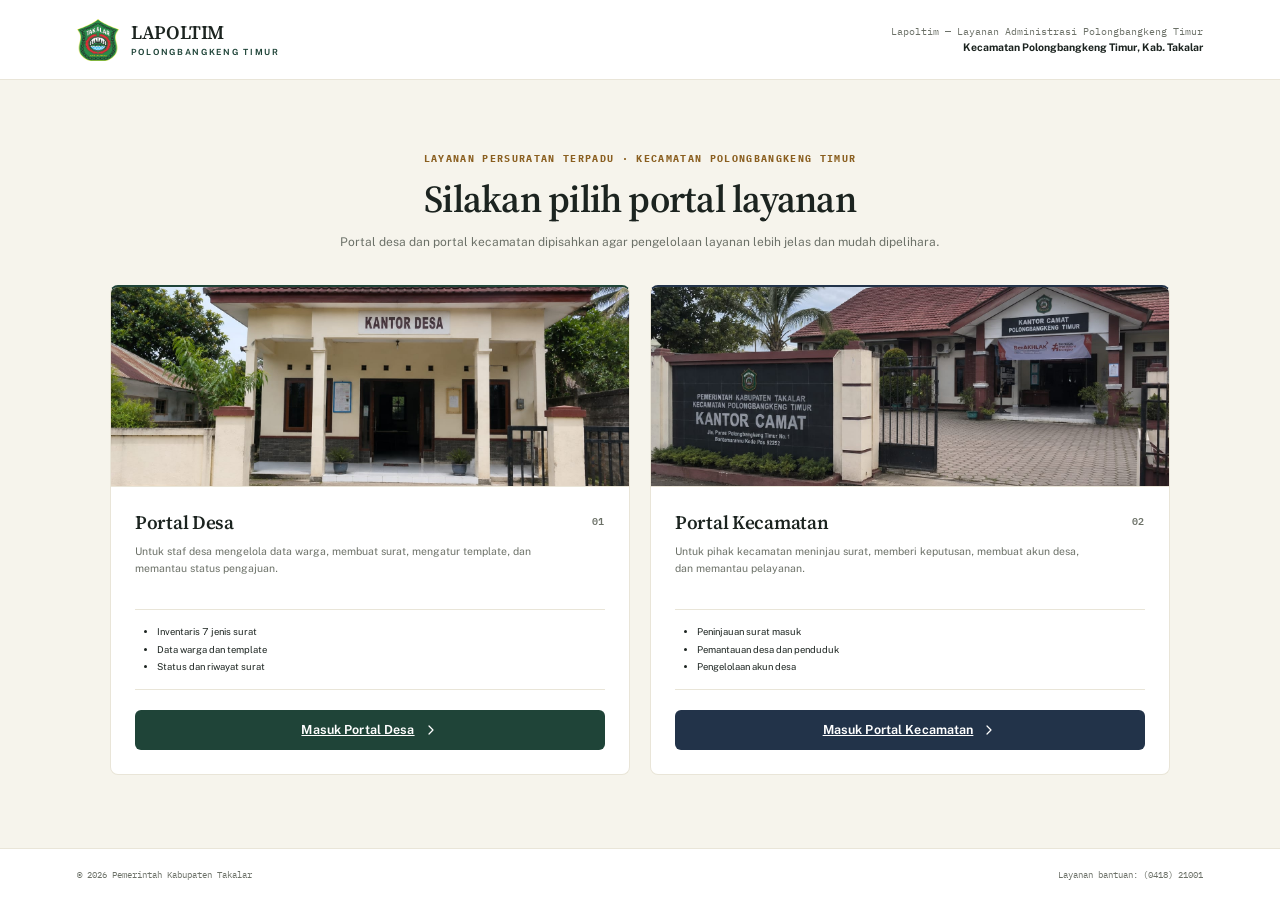
==== commit 9cab337a: "Update index.html" ====
--- a/index.html
+++ b/index.html
@@ -1,5 +1,6 @@
 <!DOCTYPE html>
 <html lang="id">
+
 <head>
   <meta charset="UTF-8">
   <meta name="viewport" content="width=device-width, initial-scale=1.0">
@@ -7,16 +8,20 @@
   <title>Lapoltim — Pilih Portal</title>
   <link rel="preconnect" href="https://fonts.googleapis.com">
   <link rel="preconnect" href="https://fonts.gstatic.com" crossorigin>
-  <link href="https://fonts.googleapis.com/css2?family=Public+Sans:wght@400;500;600;650;700;800&family=Source+Serif+4:opsz,wght@8..60,500;8..60,600;8..60,700&family=IBM+Plex+Mono:wght@400;500;600&display=swap" rel="stylesheet">
+  <link
+    href="https://fonts.googleapis.com/css2?family=Public+Sans:wght@400;500;600;650;700;800&family=Source+Serif+4:opsz,wght@8..60,500;8..60,600;8..60,700&family=IBM+Plex+Mono:wght@400;500;600&display=swap"
+    rel="stylesheet">
   <link rel="stylesheet" href="assets/css/styles.css">
 </head>
+
 <body class="gateway-page">
   <header class="gateway-header">
     <a class="brand" href="index.html">
       <img class="brand-logo" src="assets/images/icon.png" alt="Logo Lapoltim">
       <span class="brand-word">LAPOLTIM<small>POLONGBANGKENG TIMUR</small></span>
     </a>
-    <div class="gateway-agency">Lapoltim — Layanan Administrasi Polongbangkeng Timur<br><strong>Kecamatan Polongbangkeng Timur, Kab. Takalar</strong></div>
+    <div class="gateway-agency">Lapoltim — Layanan Administrasi Polongbangkeng Timur<br><strong>Kecamatan Polongbangkeng
+        Timur, Kab. Takalar</strong></div>
   </header>
 
   <main class="gateway-main">
@@ -33,9 +38,15 @@
           <span class="portal-number">01</span>
           <h2>Portal Desa</h2>
           <p>Untuk staf desa mengelola data warga, membuat surat, mengatur template, dan memantau status pengajuan.</p>
-          <ul><li>Inventaris 7 jenis surat</li><li>Data warga dan template</li><li>Status dan riwayat surat</li></ul>
+          <ul>
+            <li>Inventaris 7 jenis surat</li>
+            <li>Data warga dan template</li>
+            <li>Status dan riwayat surat</li>
+          </ul>
           <a class="btn btn-primary btn-block" href="desa.html">Masuk Portal Desa
-            <svg class="icon sm"><use href="assets/images/icons.svg#i-chevron-right"></use></svg>
+            <svg class="icon sm">
+              <use href="assets/images/icons.svg#i-chevron-right"></use>
+            </svg>
           </a>
         </div>
       </article>
@@ -46,15 +57,23 @@
           <span class="portal-number">02</span>
           <h2>Portal Kecamatan</h2>
           <p>Untuk pihak kecamatan meninjau surat, memberi keputusan, membuat akun desa, dan memantau pelayanan.</p>
-          <ul><li>Peninjauan surat masuk</li><li>Pemantauan desa dan penduduk</li><li>Pengelolaan akun desa</li></ul>
+          <ul>
+            <li>Peninjauan surat masuk</li>
+            <li>Pemantauan desa dan penduduk</li>
+            <li>Pengelolaan akun desa</li>
+          </ul>
           <a class="btn btn-dark btn-block" href="camat.html">Masuk Portal Kecamatan
-            <svg class="icon sm"><use href="assets/images/icons.svg#i-chevron-right"></use></svg>
+            <svg class="icon sm">
+              <use href="assets/images/icons.svg#i-chevron-right"></use>
+            </svg>
           </a>
         </div>
       </article>
     </section>
   </main>
 
-  <footer class="gateway-footer"><span>© 2026 Pemerintah Kabupaten Takalar</span><span>Layanan bantuan: (0418) 21001</span></footer>
+  <footer class="gateway-footer"><span>© 2026 Pemerintah Kabupaten Takalar</span><span>Layanan bantuan: (0418)
+      21001</span></footer>
 </body>
+
 </html>
--- a/assets/css/styles.css
+++ b/assets/css/styles.css
@@ -1,304 +1,320 @@
 :root {
-  --brand: #0e756d;
-  --brand-2: #0a5c56;
-  --brand-3: #dff5ef;
-  --brand-4: #f0faf7;
-  --navy: #17324d;
-  --ink: #1d2c3b;
-  --muted: #6d7c8c;
-  --line: #e4ebe9;
-  --soft: #f5f8f7;
-  --cream: #fbfaf6;
+  /* Primer — tinta hutan gelap, identitas Portal Desa */
+  --brand: #1F4438;
+  --brand-2: #14332A;
+  --brand-3: #E6EBE4;
+  --brand-4: #F1F3EE;
+  /* Identitas Portal Kecamatan — biru tua kertas resmi */
+  --navy: #223349;
+  --navy-2: #182535;
+  /* Aksen segel/cap — kuningan resmi, dipakai sangat terbatas */
+  --brass: #A9762C;
+  --brass-soft: #F3E9D5;
+  --brass-2: #8A5F20;
+  --ink: #1C2420;
+  --muted: #6C7168;
+  --line: #DEDACC;
+  --line-2: #E9E5D8;
+  --soft: #F3F1E9;
+  --cream: #F8F6EF;
+  --paper: #F6F4EC;
   --white: #fff;
-  --orange: #ee8b42;
-  --orange-soft: #fff1e6;
-  --red: #d95050;
-  --red-soft: #fdeeee;
-  --blue: #3f7ed8;
-  --blue-soft: #eaf2fd;
-  --purple: #7f64c5;
-  --purple-soft: #f0ecfb;
-  --yellow: #d7a025;
-  --yellow-soft: #fff7db;
-  --shadow: 0 7px 20px rgba(25, 50, 47, .07);
-  --shadow-lg: 0 16px 40px rgba(21, 42, 40, .18);
-  --radius: 12px;
+  --orange: #B8752E;
+  --orange-soft: #F4E9D8;
+  --red: #A23B32;
+  --red-soft: #F5E4E0;
+  --blue: #3E5E7D;
+  --blue-soft: #E5EAEF;
+  --purple: #6E5B8F;
+  --purple-soft: #ECE7F1;
+  --yellow: #A9762C;
+  --yellow-soft: #F3E9D5;
+  --shadow: 0 1px 2px rgba(28, 36, 32, .07), 0 1px 1px rgba(28, 36, 32, .04);
+  --shadow-lg: 0 24px 48px rgba(20, 26, 23, .20);
+  --radius: 8px;
   --sidebar-w: 260px;
+  --font-serif: "Source Serif 4", Georgia, "Times New Roman", serif;
+  --font-sans: "Public Sans", ui-sans-serif, system-ui, -apple-system, "Segoe UI", sans-serif;
+  --font-mono: "IBM Plex Mono", ui-monospace, "SFMono-Regular", Menlo, monospace;
+}
+
+/* Identitas Portal Kecamatan memakai palet navy, bukan hijau desa — variabel
+   --brand di-scope ulang di sini sehingga semua komponen yang sudah memakai
+   var(--brand)/--brand-2/--brand-3/--brand-4 otomatis ikut berganti warna. */
+body[data-portal="camat"] {
+  --brand: var(--navy);
+  --brand-2: var(--navy-2);
+  --brand-3: #E3E7EC;
+  --brand-4: #EEF1F4;
 }
 
 * { box-sizing: border-box; }
-html, body { margin: 0; min-height: 100%; font-family: Inter, ui-sans-serif, system-ui, -apple-system, BlinkMacSystemFont, "Segoe UI", sans-serif; color: var(--ink); background: var(--soft); }
+html, body { margin: 0; min-height: 100%; font-family: var(--font-sans); color: var(--ink); background: var(--paper); font-feature-settings: "tnum" 1; }
+h1, h2, h3, .brand-word, .page-header h1, .welcome-copy h2, .gateway-intro h1, .login-heading h1, .login-visual-copy h2, .modal-head h2, .panel-head h3, .portal-content h2 { font-family: var(--font-serif); font-weight: 600; letter-spacing: -.01em; }
+.data-table th, .badge, .secondary, .doc-number, .page-crumb span, .top-date, .helper, .edited, .pagination, .section-kicker, .nav-label, .visual-file-note, .login-hint { font-family: var(--font-mono); }
 body { min-height: 100vh; }
 button, input, textarea, select { font: inherit; }
 button { cursor: pointer; }
 a { color: inherit; }
+
+/* Sembunyikan scrollbar visual di semua elemen, scroll tetap jalan normal */
+* { scrollbar-width: none; -ms-overflow-style: none; }
+*::-webkit-scrollbar { width: 0; height: 0; display: none; }
+
 .svg-sprite { width: 0; height: 0; position: absolute; overflow: hidden; }
 .icon { width: 19px; height: 19px; fill: none; stroke: currentColor; stroke-width: 1.8; stroke-linecap: round; stroke-linejoin: round; display: inline-block; flex: 0 0 auto; }
 .icon.sm { width: 16px; height: 16px; }
 .icon.lg { width: 24px; height: 24px; }
 
-/* Login */
-.login-page { min-height: 100vh; background: #f4f8f6; display: grid; grid-template-columns: minmax(430px, .93fr) minmax(540px, 1.07fr); position: relative; overflow: hidden; }
-.login-panel { padding: 38px clamp(34px, 5vw, 88px); display: flex; flex-direction: column; position: relative; z-index: 2; background: rgba(250, 252, 251, .96); }
-.brand { display: inline-flex; align-items: center; gap: 12px; font-weight: 800; color: var(--navy); letter-spacing: -.02em; }
-.brand-mark { width: 45px; height: 45px; border-radius: 14px; background: var(--brand); color: white; display: grid; place-items: center; position: relative; box-shadow: 0 8px 18px rgba(14, 117, 109, .22); }
-.brand-mark::after { content: ""; position: absolute; width: 8px; height: 8px; border: 2px solid #f4c968; border-radius: 50%; top: 6px; right: 6px; }
-.brand-word { line-height: 1; font-size: 20px; }
-.brand-word small { display: block; font-size: 9px; letter-spacing: .16em; color: var(--brand); margin-top: 6px; font-weight: 800; }
-.login-main { margin: auto 0; max-width: 520px; width: 100%; padding: 48px 0 32px; }
-.login-eyebrow { display: inline-flex; align-items: center; gap: 8px; color: var(--brand); background: var(--brand-3); padding: 7px 11px; border-radius: 999px; font-size: 12px; font-weight: 750; margin-bottom: 18px; }
-.login-main h1 { font-size: clamp(34px, 4vw, 48px); line-height: 1.08; margin: 0 0 13px; letter-spacing: -.045em; color: #163349; }
-.login-main > p { color: var(--muted); line-height: 1.7; margin: 0 0 30px; max-width: 460px; }
-.role-label { font-size: 12px; text-transform: uppercase; letter-spacing: .12em; font-weight: 800; color: #89949d; margin-bottom: 12px; }
-.role-grid { display: grid; grid-template-columns: 1fr 1fr; gap: 13px; }
-.role-card { text-align: left; border: 1.5px solid var(--line); background: white; border-radius: 17px; padding: 17px; display: flex; align-items: center; gap: 13px; transition: .2s; color: var(--ink); box-shadow: 0 3px 12px rgba(22,60,55,.03); }
-.role-card:hover { border-color: #83c9be; transform: translateY(-2px); box-shadow: var(--shadow); }
-.role-card.selected { border-color: var(--brand); background: var(--brand-4); box-shadow: 0 0 0 3px rgba(14,117,109,.08); }
-.role-card .role-icon { width: 46px; height: 46px; border-radius: 14px; display: grid; place-items: center; background: var(--brand-3); color: var(--brand); }
-.role-card:nth-child(2) .role-icon { background: var(--orange-soft); color: var(--orange); }
-.role-card strong { display: block; font-size: 14px; margin-bottom: 4px; }
-.role-card span { display: block; font-size: 11px; color: var(--muted); line-height: 1.35; }
-.role-card .radio { margin-left: auto; width: 18px; height: 18px; border: 1.5px solid #bec9c6; border-radius: 50%; position: relative; }
-.role-card.selected .radio { border: 5px solid var(--brand); }
+/* Identitas & komponen dasar */
+.brand { display: inline-flex; align-items: center; gap: 12px; font-weight: 700; color: var(--ink); letter-spacing: -.01em; }
+.brand-word { line-height: 1; font-size: 19px; font-family: var(--font-serif); }
+.brand-word small { display: block; font-size: 8.5px; letter-spacing: .2em; color: var(--brand); margin-top: 6px; font-weight: 650; font-family: var(--font-sans); }
 .login-form { margin-top: 22px; animation: fadeUp .3s ease both; }
-.form-label { font-size: 12px; font-weight: 750; color: #435464; display: block; margin: 0 0 8px; }
+.form-label { font-size: 11px; font-weight: 650; color: var(--ink); display: block; margin: 0 0 7px; letter-spacing: .01em; }
 .field { position: relative; margin-bottom: 15px; }
-.field .prefix { position: absolute; left: 14px; top: 50%; transform: translateY(-50%); color: #8b9898; }
-.field input, .field select, .field textarea, .input { width: 100%; border: 1.5px solid #dfe7e4; background: white; color: var(--ink); border-radius: 12px; padding: 12px 14px; outline: none; transition: .18s; }
-.field.has-icon input, .field.has-icon select { padding-left: 43px; }
-.field input:focus, .field select:focus, .field textarea:focus, .input:focus { border-color: var(--brand); box-shadow: 0 0 0 3px rgba(14,117,109,.09); }
+.field .prefix { position: absolute; left: 14px; top: 50%; transform: translateY(-50%); color: var(--muted); }
+.field input, .field select, .field textarea, .input { width: 100%; border: 1px solid #D8D2C0; background: white; color: var(--ink); border-radius: 6px; padding: 11px 13px; outline: none; transition: .15s; font-size: 12.5px; }
+.field.has-icon input, .field.has-icon select { padding-left: 42px; }
+.field input:focus, .field select:focus, .field textarea:focus, .input:focus { border-color: var(--brand); box-shadow: 0 0 0 3px rgba(31,68,56,.1); }
+.field select { appearance: none; -webkit-appearance: none; -moz-appearance: none; padding-right: 36px; cursor: pointer; background-repeat: no-repeat; background-position: right 13px center; background-size: 11px; background-image: url("data:image/svg+xml;utf8,<svg xmlns='http://www.w3.org/2000/svg' viewBox='0 0 24 24' fill='none' stroke='%236C7168' stroke-width='2' stroke-linecap='round' stroke-linejoin='round'><polyline points='6 9 12 15 18 9'/></svg>"); }
+.field select:hover { border-color: var(--brand); }
+.field select option { color: var(--ink); background: white; }
+.field select::-ms-expand { display: none; }
 .field textarea { resize: vertical; min-height: 92px; line-height: 1.55; }
-.field .password-toggle { border: 0; background: none; color: #879391; position: absolute; right: 12px; top: 50%; transform: translateY(-50%); display: grid; place-items: center; padding: 4px; }
+.field .password-toggle { border: 0; background: none; color: var(--muted); position: absolute; right: 12px; top: 50%; transform: translateY(-50%); display: grid; place-items: center; padding: 4px; }
 .login-meta { display: flex; align-items: center; justify-content: space-between; margin: 2px 0 18px; font-size: 12px; }
 .checkbox { display: inline-flex; align-items: center; gap: 7px; color: var(--muted); }
 .checkbox input { accent-color: var(--brand); }
-.text-link { border: 0; background: none; color: var(--brand); font-weight: 750; padding: 0; }
-.btn { border: 0; border-radius: 11px; padding: 11px 16px; display: inline-flex; align-items: center; justify-content: center; gap: 8px; font-weight: 750; font-size: 13px; transition: .18s; white-space: nowrap; }
-.btn:hover { transform: translateY(-1px); }
-.btn:active { transform: translateY(0); }
-.btn-primary { color: white; background: var(--brand); box-shadow: 0 8px 20px rgba(14,117,109,.2); }
+.text-link { border: 0; background: none; color: var(--brand); font-weight: 650; padding: 0; }
+.btn { border: 0; border-radius: 6px; padding: 10px 16px; display: inline-flex; align-items: center; justify-content: center; gap: 8px; font-weight: 650; font-size: 12.5px; transition: .15s; white-space: nowrap; letter-spacing: .01em; }
+.btn-primary { color: white; background: var(--brand); }
 .btn-primary:hover { background: var(--brand-2); }
 .btn-secondary { color: var(--brand); background: var(--brand-3); }
-.btn-secondary:hover { background: #cfece5; }
-.btn-outline { color: #496070; border: 1px solid #dce5e2; background: white; }
-.btn-outline:hover { border-color: #9dcac3; color: var(--brand); }
+.btn-secondary:hover { background: #DBE3D6; }
+.btn-outline { color: var(--ink); border: 1px solid #D8D2C0; background: white; }
+.btn-outline:hover { border-color: var(--brand); color: var(--brand); }
 .btn-danger { color: white; background: var(--red); }
 .btn-danger-soft { color: var(--red); background: var(--red-soft); }
 .btn-success-soft { color: var(--brand); background: var(--brand-3); }
-.btn-block { width: 100%; padding: 13px; }
-.btn-sm { padding: 8px 11px; font-size: 12px; border-radius: 9px; }
-.login-hint { margin-top: 13px; background: #fff9e9; border: 1px solid #f5e4ab; color: #7f682d; font-size: 11px; border-radius: 10px; padding: 10px 12px; display: flex; align-items: flex-start; gap: 8px; line-height: 1.5; }
-.login-footer { display: flex; justify-content: space-between; align-items: center; font-size: 10px; color: #909b99; }
-.login-visual { background:#0e6f68; position: relative; padding: 42px; color: white; overflow: hidden; display: flex; flex-direction: column; }
-.login-visual::before { content:""; position:absolute; width:520px; height:520px; border:1px solid rgba(255,255,255,.09); border-radius:50%; top:-260px; right:-150px; box-shadow: 0 0 0 75px rgba(255,255,255,.025), 0 0 0 150px rgba(255,255,255,.018); }
-.login-visual::after { display:none; }
-.visual-top { position: relative; z-index: 2; margin-left: auto; display: flex; gap: 10px; align-items: center; background: rgba(255,255,255,.11); border: 1px solid rgba(255,255,255,.13); border-radius: 999px; padding: 8px 13px; font-size: 11px;  }
-.visual-top i { width: 7px; height: 7px; background:#8df0b5; border-radius:50%; box-shadow:0 0 0 4px rgba(141,240,181,.12); }
-.hero-art { position: relative; z-index: 1; margin: auto; width: min(100%, 640px); }
-.hero-copy { margin: 0 0 18px 15px; }
-.hero-copy h2 { font-size: clamp(26px, 3vw, 39px); line-height: 1.16; letter-spacing: -.035em; margin: 0 0 12px; max-width: 520px; }
-.hero-copy p { color: rgba(255,255,255,.72); margin:0; max-width:480px; line-height:1.65; font-size:13px; }
-.illustration { width:100%; aspect-ratio:1.6; position:relative; filter: drop-shadow(0 35px 40px rgba(0,37,34,.25)); }
-.illustration svg { width:100%; height:100%; }
-.visual-proof { position: relative; z-index: 2; display:flex; align-items:center; gap:14px; margin: 0 0 8px 15px; color:rgba(255,255,255,.8); font-size:11px; }
-.proof-avatars { display:flex; }
-.proof-avatars span { width:28px; height:28px; border-radius:50%; background:#f0bd7e; border:2px solid #0a615b; display:grid; place-items:center; margin-left:-7px; color:#74411d; font-size:9px; font-weight:800; }
-.proof-avatars span:first-child { margin-left:0; background:#8ed5c7; color:#0b625b; }
-.proof-avatars span:last-child { background:#eee5b2; color:#6b5d1d; }
+.btn-block { width: 100%; padding: 12px; }
+.btn-sm { padding: 7px 11px; font-size: 11px; border-radius: 5px; }
+.login-hint { margin-top: 13px; background: var(--brass-soft); border: 1px solid #E4D2A8; color: var(--brass-2); font-size: 10.5px; border-radius: 6px; padding: 10px 12px; display: flex; align-items: flex-start; gap: 8px; line-height: 1.5; font-family: var(--font-mono); }
 
 /* App shell */
-.app-shell { min-height:100vh; display:grid; grid-template-columns:var(--sidebar-w) 1fr; background:#f5f8f7; }
+.app-shell { min-height:100vh; display:grid; grid-template-columns:var(--sidebar-w) 1fr; background:#f6f7f7; }
 .sidebar { position:fixed; inset:0 auto 0 0; width:var(--sidebar-w); background:#fff; border-right:1px solid var(--line); padding:23px 17px 17px; display:flex; flex-direction:column; z-index:40; transition:.25s; }
-.sidebar .brand { padding:0 8px 22px; border-bottom:1px solid #edf1f0; }
+.sidebar .brand { padding:0 8px 22px; border-bottom:1px solid #eef0ef; }
 .sidebar .brand-mark { width:39px; height:39px; border-radius:12px; }
 .sidebar .brand-word { font-size:17px; }
-.sidebar-context { margin:18px 7px 12px; background:#f0f6f4; border:1px solid #d7eee8; border-radius:13px; padding:11px; display:flex; gap:9px; align-items:center; }
-.context-icon { width:34px; height:34px; background:white; color:var(--brand); border-radius:10px; display:grid; place-items:center; box-shadow:0 2px 8px rgba(14,117,109,.08); }
-.sidebar-context strong { font-size:11px; display:block; color:#29464d; max-width:145px; white-space:nowrap; overflow:hidden; text-overflow:ellipsis; }
+.sidebar-context { margin:18px 7px 12px; background:var(--brand-4); border:1px solid var(--line-2); border-radius:8px; padding:11px; display:flex; gap:9px; align-items:center; }
+.context-icon { width:32px; height:32px; background:white; color:var(--brand); border-radius:6px; display:grid; place-items:center; border:1px solid var(--line-2); }
+.sidebar-context strong { font-size:11px; display:block; color:var(--ink); max-width:145px; white-space:nowrap; overflow:hidden; text-overflow:ellipsis; font-family:var(--font-serif); font-weight:600; }
 .sidebar-context span { display:block; font-size:9px; color:var(--muted); margin-top:3px; }
-.nav-label { margin:12px 11px 8px; color:#9ca8a6; font-size:9px; font-weight:800; letter-spacing:.14em; text-transform:uppercase; }
+.nav-label { margin:12px 11px 8px; color:#9aa19d; font-size:9px; font-weight:800; letter-spacing:.14em; text-transform:uppercase; }
 .nav { display:flex; flex-direction:column; gap:4px; }
-.nav-item { width:100%; border:0; background:transparent; color:#657580; border-radius:11px; padding:10px 12px; display:flex; align-items:center; gap:11px; font-size:12.5px; font-weight:650; text-align:left; position:relative; }
-.nav-item:hover { background:#f2f7f5; color:var(--brand); }
-.nav-item.active { background:var(--brand-3); color:var(--brand); font-weight:800; }
-.nav-item.active::before { content:""; position:absolute; width:3px; height:19px; border-radius:4px; background:var(--brand); left:-17px; }
-.nav-item .nav-badge { margin-left:auto; min-width:21px; height:20px; border-radius:7px; display:grid; place-items:center; padding:0 5px; font-size:9px; background:#eef3f2; color:#71807f; }
-.nav-item.active .nav-badge { background:white; color:var(--brand); }
+.nav-item { width:100%; border:0; background:transparent; color:var(--muted); border-radius:6px; padding:9px 12px; display:flex; align-items:center; gap:11px; font-size:12px; font-weight:600; text-align:left; position:relative; }
+.nav-item:hover { background:var(--brand-4); color:var(--brand); }
+.nav-item.active { background:transparent; color:var(--brand); font-weight:700; }
+.nav-item.active::before { content:""; position:absolute; width:2px; height:16px; border-radius:0; background:var(--brand); left:-17px; top:50%; transform:translateY(-50%); }
+.nav-item .nav-badge { margin-left:auto; min-width:20px; height:19px; border-radius:4px; display:grid; place-items:center; padding:0 5px; font-size:9px; font-family:var(--font-mono); background:var(--soft); color:var(--muted); }
+.nav-item.active .nav-badge { background:var(--brand-3); color:var(--brand); }
 .nav-spacer { flex:1; }
-.support-card { margin:10px 3px 13px; padding:14px; border-radius:14px; background:#18374a; color:white; position:relative; overflow:hidden; }
+.support-card { margin:10px 3px 13px; padding:14px; border-radius:8px; background:var(--brand-2); color:white; position:relative; overflow:hidden; }
 .support-card::after { content:"?"; position:absolute; right:-5px; bottom:-32px; font-size:95px; font-weight:900; color:rgba(255,255,255,.05); }
 .support-card strong { display:block; font-size:11px; margin-bottom:5px; }
 .support-card p { font-size:9px; color:rgba(255,255,255,.62); line-height:1.5; margin:0 0 10px; }
 .support-card button { background:rgba(255,255,255,.13); border:1px solid rgba(255,255,255,.14); color:white; border-radius:7px; font-size:9px; padding:6px 9px; }
 .sidebar-profile { border-top:1px solid var(--line); padding:15px 6px 0; display:flex; align-items:center; gap:9px; }
-.avatar { width:37px; height:37px; border-radius:11px; background:#bd7c4a; display:grid; place-items:center; color:white; font-size:11px; font-weight:850; flex:0 0 auto; }
-.avatar.green { background:#0e756d; }
+.avatar { width:37px; height:37px; border-radius:7px; background:#b0794f; display:grid; place-items:center; color:white; font-size:11px; font-weight:850; flex:0 0 auto; }
+.avatar.green { background:var(--brand); }
 .profile-copy { min-width:0; flex:1; }
 .profile-copy strong { display:block; font-size:10.5px; overflow:hidden; text-overflow:ellipsis; white-space:nowrap; }
 .profile-copy span { display:block; font-size:9px; color:var(--muted); margin-top:2px; }
-.icon-btn { width:36px; height:36px; padding:0; border:1px solid transparent; background:transparent; color:#7c898a; border-radius:10px; display:grid; place-items:center; transition:.18s; }
-.icon-btn:hover { color:var(--brand); background:#eff7f5; }
+.icon-btn { width:36px; height:36px; padding:0; border:1px solid transparent; background:transparent; color:#727f79; border-radius:10px; display:grid; place-items:center; transition:.18s; }
+.icon-btn:hover { color:var(--brand); background:#f1f5f3; }
 .main-wrap { grid-column:2; min-width:0; }
 .topbar { height:72px; background:#fff; border-bottom:1px solid var(--line); padding:0 clamp(20px,3vw,38px); display:flex; align-items:center; position:sticky; top:0; z-index:30;  }
 .mobile-menu { display:none; margin-right:10px; }
 .page-crumb { min-width:190px; }
-.page-crumb span { display:block; color:#8a9998; font-size:9px; font-weight:700; margin-bottom:3px; }
-.page-crumb strong { font-size:14px; color:#203845; }
+.page-crumb span { display:block; color:#89918d; font-size:9px; font-weight:700; margin-bottom:3px; }
+.page-crumb strong { font-size:14px; color:#1f3e2f; }
 .top-search { width:min(340px,28vw); margin-left:auto; position:relative; }
-.top-search input { width:100%; background:#f4f7f6; border:1px solid transparent; border-radius:10px; padding:10px 12px 10px 38px; font-size:11px; outline:none; }
-.top-search .icon { position:absolute; left:12px; top:10px; color:#8c9998; }
-.top-search input:focus { border-color:#b7d8d2; background:white; }
+.top-search input { width:100%; background:#f5f6f6; border:1px solid transparent; border-radius:10px; padding:10px 12px 10px 38px; font-size:11px; outline:none; }
+.top-search .icon { position:absolute; left:12px; top:10px; color:#8a928e; }
+.top-search input:focus { border-color:#b7ccc2; background:white; }
+.search-results { position:absolute; top:calc(100% + 6px); left:0; right:0; background:white; border-radius:12px; box-shadow:0 10px 28px rgba(24,32,29,.16); border:1px solid #eceae3; max-height:320px; overflow:auto; z-index:120; padding:6px; }
+.search-result-item { display:flex; align-items:center; gap:10px; width:100%; text-align:left; background:none; border:none; cursor:pointer; padding:9px 10px; border-radius:8px; font:inherit; color:var(--ink); }
+.search-result-item:hover { background:#F4F3EE; }
+.search-result-item strong { display:block; font-size:11px; }
+.search-result-item span span { display:block; font-size:9.5px; color:var(--muted); }
+.search-empty { padding:14px 10px; font-size:10.5px; color:var(--muted); text-align:center; }
 .top-actions { display:flex; align-items:center; gap:9px; margin-left:18px; }
-.notification-btn { position:relative; background:#f4f7f6; }
-.notification-btn::after { content:""; width:6px; height:6px; background:#ef7060; border:2px solid white; border-radius:50%; position:absolute; top:7px; right:7px; }
-.top-date { border-left:1px solid var(--line); margin-left:5px; padding-left:15px; font-size:9px; color:#859291; line-height:1.45; }
-.top-date strong { display:block; font-size:10px; color:#3e5055; }
+.notification-btn { position:relative; background:#f5f6f6; }
+.notification-btn::after { content:""; width:6px; height:6px; background:#e27a6d; border:2px solid white; border-radius:50%; position:absolute; top:7px; right:7px; }
+.top-date { border-left:1px solid var(--line); margin-left:5px; padding-left:15px; font-size:9px; color:#7a8781; line-height:1.45; }
+.top-date strong { display:block; font-size:10px; color:#3a4d44; }
 .content { padding:26px clamp(20px,3vw,38px) 42px; max-width:1600px; margin:0 auto; }
 .page-header { display:flex; align-items:flex-start; justify-content:space-between; gap:18px; margin-bottom:22px; }
-.page-header h1 { margin:0 0 6px; font-size:24px; letter-spacing:-.025em; color:#1c3544; }
+.page-header h1 { margin:0 0 6px; font-size:23px; letter-spacing:-.015em; color:var(--ink); }
 .page-header p { margin:0; font-size:11.5px; color:var(--muted); line-height:1.55; }
 .header-actions { display:flex; gap:9px; align-items:center; flex-wrap:wrap; }
 
 /* Dashboard */
-.welcome-banner { background:#0e6f68; border-radius:20px; min-height:175px; color:white; padding:25px 29px; position:relative; overflow:hidden; display:flex; align-items:center; margin-bottom:19px; box-shadow:0 12px 32px rgba(13,96,89,.13); }
-.welcome-banner::before { content:""; position:absolute; width:290px; height:290px; border:1px solid rgba(255,255,255,.1); border-radius:50%; right:65px; top:-130px; box-shadow:0 0 0 54px rgba(255,255,255,.025),0 0 0 108px rgba(255,255,255,.016); }
+.welcome-banner { background:var(--brand-2); border-radius:10px; min-height:158px; color:white; padding:25px 29px; position:relative; overflow:hidden; display:flex; align-items:center; margin-bottom:19px; box-shadow:none; border:1px solid var(--brand-2); }
+.welcome-banner::before { content:""; position:absolute; inset:0; background-image:repeating-linear-gradient(to bottom, transparent, transparent 27px, rgba(255,255,255,.05) 28px); pointer-events:none; }
 .welcome-copy { position:relative; z-index:2; max-width:520px; }
-.welcome-copy .mini { font-size:10px; color:#b8e2dc; font-weight:750; letter-spacing:.08em; text-transform:uppercase; }
-.welcome-copy h2 { margin:8px 0 8px; font-size:23px; letter-spacing:-.025em; }
-.welcome-copy p { margin:0 0 17px; font-size:11px; color:rgba(255,255,255,.7); line-height:1.6; }
+.welcome-copy .mini { font-size:9.5px; color:#D8C99A; font-weight:650; letter-spacing:.12em; text-transform:uppercase; font-family:var(--font-mono); }
+.welcome-copy h2 { margin:8px 0 8px; font-size:22px; letter-spacing:-.015em; font-weight:600; }
+.welcome-copy p { margin:0 0 17px; font-size:11px; color:rgba(255,255,255,.68); line-height:1.6; }
 .welcome-copy .btn { background:white; color:var(--brand); padding:9px 13px; }
-.banner-art { position:absolute; width:310px; height:160px; right:20px; bottom:-7px; z-index:1; }
+.banner-art { position:absolute; width:310px; height:160px; right:20px; bottom:-7px; z-index:1; opacity:.9; }
 .banner-art svg { width:100%; height:100%; }
 .stats-grid { display:grid; grid-template-columns:repeat(4,1fr); gap:14px; margin-bottom:19px; }
-.stat-card { background:white; border:1px solid #e7eeec; border-radius:15px; padding:16px; box-shadow:0 4px 15px rgba(28,65,59,.035); min-width:0; }
+.stat-card { background:white; border:1px solid var(--line-2); border-radius:8px; padding:16px; box-shadow:none; min-width:0; }
 .stat-top { display:flex; align-items:center; justify-content:space-between; margin-bottom:13px; }
-.stat-icon { width:38px; height:38px; border-radius:11px; display:grid; place-items:center; background:var(--brand-3); color:var(--brand); }
+.stat-icon { width:38px; height:38px; border-radius:7px; display:grid; place-items:center; background:var(--brand-3); color:var(--brand); }
 .stat-icon.orange { color:var(--orange); background:var(--orange-soft); }
 .stat-icon.blue { color:var(--blue); background:var(--blue-soft); }
 .stat-icon.purple { color:var(--purple); background:var(--purple-soft); }
 .trend { font-size:9px; padding:4px 6px; border-radius:6px; color:var(--brand); background:var(--brand-4); font-weight:750; }
 .trend.down { color:var(--red); background:var(--red-soft); }
-.stat-card .value { font-size:23px; font-weight:850; letter-spacing:-.03em; color:#1d3744; }
+.stat-card .value { font-size:23px; font-weight:850; letter-spacing:-.03em; color:#1c3d2e; }
 .stat-card .label { font-size:10px; color:var(--muted); margin-top:4px; }
 .dashboard-grid { display:grid; grid-template-columns:minmax(0,1.65fr) minmax(285px,.75fr); gap:18px; }
-.panel { background:white; border:1px solid #e5ecea; border-radius:16px; box-shadow:0 4px 18px rgba(27,65,59,.035); min-width:0; }
-.panel-head { min-height:58px; padding:15px 17px; display:flex; align-items:center; justify-content:space-between; gap:12px; border-bottom:1px solid #edf1f0; }
-.panel-head h3 { margin:0; font-size:13px; color:#253d48; }
+.panel { background:white; border:1px solid var(--line-2); border-radius:8px; box-shadow:none; min-width:0; }
+.panel-head { min-height:56px; padding:14px 17px; display:flex; align-items:center; justify-content:space-between; gap:12px; border-bottom:1px solid var(--line-2); }
+.panel-head h3 { margin:0; font-size:13px; color:var(--ink); }
 .panel-head p { margin:3px 0 0; font-size:9px; color:var(--muted); }
 .panel-body { padding:16px 17px; }
-.see-all { border:0; background:none; color:var(--brand); font-size:10px; font-weight:750; display:inline-flex; align-items:center; gap:4px; }
+.see-all { border:0; background:none; color:var(--brand); font-size:10px; font-weight:650; display:inline-flex; align-items:center; gap:4px; }
 .quick-actions { display:grid; grid-template-columns:repeat(3,1fr); gap:10px; }
-.quick-action { border:1px solid var(--line); background:#fff; border-radius:13px; padding:14px; display:flex; align-items:center; gap:11px; color:#314956; text-align:left; }
-.quick-action:hover { border-color:#aed4ce; background:#f8fcfb; }
-.quick-action .stat-icon { width:34px; height:34px; border-radius:10px; }
+.quick-action { border:1px solid var(--line-2); background:#fff; border-radius:8px; padding:14px; display:flex; align-items:center; gap:11px; color:var(--ink); text-align:left; }
+.quick-action:hover { border-color:var(--brand); background:var(--brand-4); }
+.quick-action .stat-icon { width:34px; height:34px; border-radius:6px; }
 .quick-action strong { display:block; font-size:10px; margin-bottom:3px; }
 .quick-action span { display:block; font-size:8.5px; color:var(--muted); }
 .status-list { display:flex; flex-direction:column; gap:14px; }
 .status-row { display:grid; grid-template-columns:9px 1fr auto; align-items:center; gap:9px; }
 .status-dot { width:8px; height:8px; border-radius:50%; background:var(--brand); }
 .status-dot.blue { background:var(--blue); }.status-dot.orange { background:var(--orange); }.status-dot.red { background:var(--red); }
-.status-row span { font-size:10px; color:#51636c; }.status-row strong { font-size:10px; color:#263f49; }
-.progress { grid-column:2/4; height:5px; background:#eef2f1; border-radius:6px; overflow:hidden; margin-top:-4px; }
+.status-row span { font-size:10px; color:#4c6258; }.status-row strong { font-size:10px; color:#254234; }
+.progress { grid-column:2/4; height:5px; background:#eff1f0; border-radius:6px; overflow:hidden; margin-top:-4px; }
 .progress i { display:block; height:100%; background:var(--brand); border-radius:6px; }
 .progress i.blue { background:var(--blue); }.progress i.orange { background:var(--orange); }.progress i.red { background:var(--red); }
 .activity-list { padding:5px 0; }
 .activity-item { display:flex; gap:11px; position:relative; padding:8px 0 13px; }
-.activity-item:not(:last-child)::after { content:""; position:absolute; width:1px; background:#e4ece9; left:15px; top:38px; bottom:-2px; }
-.activity-icon { width:31px; height:31px; border-radius:10px; background:var(--brand-3); color:var(--brand); display:grid; place-items:center; z-index:1; flex:0 0 auto; }
-.activity-copy strong { display:block; font-size:10px; margin:1px 0 4px; }.activity-copy p { margin:0; color:var(--muted); font-size:9px; line-height:1.5; }.activity-copy time { display:block; font-size:8px; color:#a1aaaa; margin-top:4px; }
+.activity-item:not(:last-child)::after { content:""; position:absolute; width:1px; background:#e6eae8; left:15px; top:38px; bottom:-2px; }
+.activity-icon { width:31px; height:31px; border-radius:6px; background:var(--brand-3); color:var(--brand); display:grid; place-items:center; z-index:1; flex:0 0 auto; }
+.activity-copy strong { display:block; font-size:10px; margin:1px 0 4px; }.activity-copy p { margin:0; color:var(--muted); font-size:9px; line-height:1.5; }.activity-copy time { display:block; font-size:8px; color:#9ea3a1; margin-top:4px; }
 
 /* Tables */
-.toolbar { background:white; border:1px solid var(--line); border-radius:14px; padding:12px; display:flex; gap:10px; align-items:center; margin-bottom:14px; }
+.toolbar { background:white; border:1px solid var(--line-2); border-radius:8px; padding:11px; display:flex; gap:10px; align-items:center; margin-bottom:14px; }
 .toolbar-search { position:relative; flex:1; max-width:360px; }
-.toolbar-search input { width:100%; border:1px solid #e0e7e5; border-radius:9px; padding:9px 11px 9px 34px; font-size:10px; outline:none; }
-.toolbar-search .icon { position:absolute; left:10px; top:8px; color:#8c9998; }
-.toolbar-select { border:1px solid #e0e7e5; background:white; border-radius:9px; padding:9px 30px 9px 10px; color:#52646d; font-size:10px; outline:none; }
+.toolbar-search input { width:100%; border:1px solid #DEDACC; border-radius:6px; padding:9px 11px 9px 34px; font-size:10px; outline:none; }
+.toolbar-search .icon { position:absolute; left:10px; top:8px; color:var(--muted); }
+.toolbar-select { border:1px solid #DEDACC; background:white; border-radius:6px; padding:9px 28px 9px 10px; color:var(--ink); font-size:10px; outline:none; appearance:none; -webkit-appearance:none; -moz-appearance:none; cursor:pointer; transition:.15s; background-repeat:no-repeat; background-position:right 9px center; background-size:10px; background-image:url("data:image/svg+xml;utf8,<svg xmlns='http://www.w3.org/2000/svg' viewBox='0 0 24 24' fill='none' stroke='%236C7168' stroke-width='2' stroke-linecap='round' stroke-linejoin='round'><polyline points='6 9 12 15 18 9'/></svg>"); }
+.toolbar-select:hover { border-color: var(--brand); }
+.toolbar-select:focus { border-color: var(--brand); box-shadow: 0 0 0 3px rgba(31,68,56,.1); }
+.toolbar-select option { color: var(--ink); background: white; }
+.toolbar-select::-ms-expand { display: none; }
 .toolbar-spacer { flex:1; }
-.table-card { background:#fff; border:1px solid var(--line); border-radius:15px; overflow:hidden; box-shadow:0 3px 14px rgba(28,65,59,.03); }
+.table-card { background:#fff; border:1px solid var(--line-2); border-radius:8px; overflow:hidden; box-shadow:none; }
 .data-table { width:100%; border-collapse:collapse; table-layout:auto; }
-.data-table th { text-align:left; padding:11px 15px; color:#8a9797; font-size:9px; text-transform:uppercase; letter-spacing:.06em; background:#fafcfb; border-bottom:1px solid #e9efed; white-space:nowrap; }
-.data-table td { padding:13px 15px; border-bottom:1px solid #eef2f1; font-size:10.5px; color:#40545d; vertical-align:middle; }
-.data-table tr:last-child td { border-bottom:0; }.data-table tbody tr:hover { background:#fbfdfc; }
-.data-table .primary { color:#243e49; font-weight:750; }.data-table .secondary { display:block; font-size:8.5px; color:#8d9999; margin-top:3px; }
-.table-user { display:flex; align-items:center; gap:9px; }.table-user .avatar { width:31px; height:31px; border-radius:9px; font-size:9px; }
+.data-table th { text-align:left; padding:10px 15px; color:var(--muted); font-size:8.5px; text-transform:uppercase; letter-spacing:.08em; background:var(--soft); border-bottom:1px solid var(--line-2); white-space:nowrap; font-weight:600; }
+.data-table td { padding:12px 15px; border-bottom:1px solid var(--line-2); font-size:10.5px; color:var(--ink); vertical-align:middle; }
+.data-table tr:last-child td { border-bottom:0; }.data-table tbody tr:hover { background:var(--soft); }
+.data-table .primary { color:var(--ink); font-weight:650; }.data-table .secondary { display:block; font-size:8.5px; color:var(--muted); margin-top:3px; letter-spacing:0; }
+.table-user { display:flex; align-items:center; gap:9px; }.table-user .avatar { width:29px; height:29px; border-radius:5px; font-size:9px; }
 .table-actions { display:flex; gap:4px; justify-content:flex-end; }
 .table-actions .icon-btn { width:30px; height:30px; }
-.badge { display:inline-flex; align-items:center; gap:5px; border-radius:999px; padding:5px 8px; font-size:8.5px; font-weight:750; white-space:nowrap; }
-.badge::before { content:""; width:5px; height:5px; border-radius:50%; background:currentColor; }
-.badge.sent { background:var(--blue-soft); color:var(--blue); }.badge.received { background:var(--orange-soft); color:#cf762f; }.badge.approved { background:var(--brand-3); color:var(--brand); }.badge.rejected { background:var(--red-soft); color:var(--red); }
-.pagination { padding:12px 15px; border-top:1px solid #edf1f0; display:flex; align-items:center; justify-content:space-between; font-size:9px; color:var(--muted); }
-.page-buttons { display:flex; gap:5px; }.page-btn { width:28px; height:27px; border-radius:7px; border:1px solid #e1e8e6; background:white; color:#657472; font-size:9px; }.page-btn.active { color:white; background:var(--brand); border-color:var(--brand); }
+.badge { display:inline-flex; align-items:center; gap:5px; border-radius:4px; padding:4px 7px; font-size:8.5px; font-weight:650; white-space:nowrap; border:1px solid transparent; letter-spacing:.02em; }
+.badge::before { content:""; width:5px; height:5px; border-radius:50%; background:currentColor; flex:0 0 auto; }
+.badge.sent { background:var(--blue-soft); color:var(--blue); border-color:rgba(62,94,125,.18); }
+.badge.received { background:var(--orange-soft); color:var(--orange); border-color:rgba(184,117,46,.2); }
+.badge.approved { background:var(--brand-4); color:var(--brand); border:1px solid var(--brand); border-radius:999px; padding:3px 9px 3px 7px; font-family:var(--font-mono); text-transform:uppercase; position:relative; }
+.badge.approved::before { display:none; }
+.badge.rejected { background:var(--red-soft); color:var(--red); border-color:rgba(162,59,50,.2); }
+.pagination { padding:12px 15px; border-top:1px solid var(--line-2); display:flex; align-items:center; justify-content:space-between; font-size:9px; color:var(--muted); }
+.page-buttons { display:flex; gap:5px; }.page-btn { width:27px; height:26px; border-radius:5px; border:1px solid var(--line-2); background:white; color:var(--muted); font-size:9px; font-family:var(--font-mono); }.page-btn.active { color:white; background:var(--brand); border-color:var(--brand); }
 
 /* Inventory */
 .inventory-grid { display:grid; grid-template-columns:repeat(3,1fr); gap:14px; }
-.letter-card { background:white; border:1px solid #e4ebe9; border-radius:17px; padding:17px; position:relative; overflow:hidden; transition:.2s; min-height:184px; }
-.letter-card:hover { transform:translateY(-3px); box-shadow:var(--shadow); border-color:#c8dfda; }
-.letter-card::after { content:""; position:absolute; width:90px; height:90px; right:-33px; top:-33px; border-radius:50%; background:var(--card-soft,var(--brand-3)); opacity:.7; }
+.letter-card { background:white; border:1px solid var(--line-2); border-radius:8px; padding:17px; position:relative; overflow:hidden; transition:.2s; min-height:184px; }
+.letter-card:hover { transform:translateY(-2px); box-shadow:var(--shadow); border-color:var(--card,var(--brand)); }
+.letter-card::after { display:none; }
 .letter-card-top { display:flex; align-items:flex-start; justify-content:space-between; position:relative; z-index:2; }
-.letter-icon { width:44px; height:44px; border-radius:13px; display:grid; place-items:center; background:var(--card-soft,var(--brand-3)); color:var(--card,var(--brand)); }
-.template-ready { font-size:8px; color:var(--brand); background:var(--brand-4); padding:4px 7px; border-radius:6px; font-weight:750; }
-.letter-card h3 { margin:14px 0 5px; font-size:13px; color:#27404b; }.letter-card p { margin:0; font-size:9.5px; color:var(--muted); line-height:1.55; min-height:30px; }
-.letter-meta { margin-top:13px; padding-top:11px; border-top:1px solid #edf1f0; display:flex; align-items:center; justify-content:space-between; }
-.letter-meta span { font-size:9px; color:#8b9897; }.letter-meta strong { font-size:9px; color:#40555d; }
-.color-orange { --card:#d77931; --card-soft:#fff0e4; }.color-blue { --card:#3c79cc; --card-soft:#eaf2fd; }.color-purple { --card:#7860ba; --card-soft:#f0ecfb; }.color-red { --card:#d65757; --card-soft:#fdecec; }.color-yellow { --card:#bc8a1a; --card-soft:#fff7d9; }.color-cyan { --card:#238aa2; --card-soft:#e4f6f8; }.color-green { --card:#0e756d; --card-soft:#dff5ef; }
+.letter-icon { width:40px; height:40px; border-radius:7px; display:grid; place-items:center; background:var(--card-soft,var(--brand-3)); color:var(--card,var(--brand)); }
+.template-ready { font-size:8px; color:var(--brand); background:var(--brand-4); padding:4px 7px; border-radius:4px; font-weight:650; }
+.letter-card h3 { margin:14px 0 5px; font-size:13px; color:var(--ink); font-family:var(--font-serif); font-weight:600; }.letter-card p { margin:0; font-size:9.5px; color:var(--muted); line-height:1.55; min-height:30px; }
+.letter-meta { margin-top:13px; padding-top:11px; border-top:1px solid var(--line-2); display:flex; align-items:center; justify-content:space-between; }
+.letter-meta span { font-size:9px; color:var(--muted); font-family:var(--font-mono); }.letter-meta strong { font-size:9px; color:var(--ink); }
+.color-orange { --card:#B8752E; --card-soft:#F4E9D8; }.color-blue { --card:#3E5E7D; --card-soft:#E5EAEF; }.color-purple { --card:#6E5B8F; --card-soft:#ECE7F1; }.color-red { --card:#A23B32; --card-soft:#F5E4E0; }.color-yellow { --card:#8A5F20; --card-soft:#F3E9D5; }.color-cyan { --card:#3D6B72; --card-soft:#E6EEEE; }.color-green { --card:#1F4438; --card-soft:#E6EBE4; }
 
 /* Status cards */
 .status-summary { display:grid; grid-template-columns:repeat(4,1fr); gap:12px; margin-bottom:15px; }
-.status-mini { background:white; border:1px solid var(--line); border-radius:13px; padding:13px; display:flex; align-items:center; gap:10px; }
-.status-mini .status-dot { width:11px; height:11px; box-shadow:0 0 0 5px var(--brand-4); }.status-mini strong { font-size:17px; display:block; }.status-mini span { color:var(--muted); font-size:9px; display:block; margin-top:2px; }
-.reason { max-width:300px; display:flex; align-items:flex-start; gap:5px; color:#6c7a80; line-height:1.45; }.reason .icon { margin-top:1px; color:#9aa5a4; }
+.status-mini { background:white; border:1px solid var(--line-2); border-radius:8px; padding:13px; display:flex; align-items:center; gap:10px; }
+.status-mini .status-dot { width:11px; height:11px; box-shadow:0 0 0 5px var(--brand-4); }.status-mini strong { font-size:17px; display:block; font-family:var(--font-mono); }.status-mini span { color:var(--muted); font-size:9px; display:block; margin-top:2px; }
+.reason { max-width:300px; display:flex; align-items:flex-start; gap:5px; color:var(--muted); line-height:1.45; }.reason .icon { margin-top:1px; color:var(--muted); }
 
 /* Template cards/editor */
 .template-grid { display:grid; grid-template-columns:repeat(2,1fr); gap:14px; }
-.template-card { background:white; border:1px solid var(--line); border-radius:16px; overflow:hidden; display:flex; min-height:153px; }
-.template-preview { width:116px; background:#f1f5f4; padding:16px; display:flex; align-items:center; justify-content:center; }
-.paper-mini { width:70px; height:94px; background:white; box-shadow:0 3px 12px rgba(30,60,55,.12); border-radius:3px; padding:9px 7px; }
-.paper-logo { width:12px; height:12px; margin:0 auto 5px; border-radius:50%; background:var(--card,var(--brand)); opacity:.75; }.paper-line { height:2px; background:#d5dddb; border-radius:2px; margin:4px 0; }.paper-line.short { width:64%; margin-left:auto; margin-right:auto; }.paper-line.dark { background:#879994; height:3px; }
-.template-info { flex:1; padding:16px; min-width:0; }.template-info h3 { margin:0 0 6px; font-size:12px; }.template-info p { margin:0 0 13px; font-size:9px; color:var(--muted); line-height:1.5; }.template-footer { display:flex; align-items:center; justify-content:space-between; gap:8px; }.edited { font-size:8px; color:#99a3a2; }
+.template-card { background:white; border:1px solid var(--line-2); border-radius:8px; overflow:hidden; display:flex; min-height:153px; }
+.template-preview { width:116px; background:var(--soft); padding:16px; display:flex; align-items:center; justify-content:center; }
+.paper-mini { width:70px; height:94px; background:white; box-shadow:0 2px 8px rgba(28,36,32,.1); border-radius:2px; padding:9px 7px; }
+.paper-logo { width:12px; height:12px; margin:0 auto 5px; border-radius:50%; background:var(--card,var(--brand)); opacity:.75; }.paper-line { height:2px; background:var(--line); border-radius:2px; margin:4px 0; }.paper-line.short { width:64%; margin-left:auto; margin-right:auto; }.paper-line.dark { background:#87918c; height:3px; }
+.template-info { flex:1; padding:16px; min-width:0; }.template-info h3 { margin:0 0 6px; font-size:12px; font-family:var(--font-serif); }.template-info p { margin:0 0 13px; font-size:9px; color:var(--muted); line-height:1.5; }.template-footer { display:flex; align-items:center; justify-content:space-between; gap:8px; }.edited { font-size:8px; color:var(--muted); }
 
 /* Village cards */
 .village-grid { display:grid; grid-template-columns:repeat(3,1fr); gap:14px; }
-.village-card { background:white; border:1px solid var(--line); border-radius:17px; padding:17px; position:relative; transition:.2s; }
-.village-card:hover { transform:translateY(-2px); box-shadow:var(--shadow); }
+.village-card { background:white; border:1px solid var(--line-2); border-radius:8px; padding:17px; position:relative; transition:.2s; }
+.village-card:hover { transform:translateY(-2px); box-shadow:var(--shadow); border-color:var(--brand); }
 .village-head { display:flex; align-items:center; gap:11px; }
-.village-avatar { width:43px; height:43px; border-radius:13px; background:var(--brand-3); color:var(--brand); display:grid; place-items:center; position:relative; }
-.incoming-count { position:absolute; width:19px; height:19px; display:grid; place-items:center; background:var(--red); color:white; border:2px solid white; border-radius:50%; font-size:8px; font-weight:800; top:-6px; right:-6px; }
-.village-head h3 { font-size:12px; margin:0 0 3px; }.village-head p { font-size:8.5px; color:var(--muted); margin:0; }
-.village-stats { display:grid; grid-template-columns:1fr 1fr; background:#f7f9f8; border-radius:11px; margin:14px 0; padding:11px; }
-.village-stat:first-child { border-right:1px solid #dfe7e4; }.village-stat:last-child { padding-left:12px; }.village-stat strong { font-size:14px; display:block; }.village-stat span { font-size:8px; color:var(--muted); display:block; margin-top:3px; }
-.village-foot { display:flex; align-items:center; justify-content:space-between; font-size:8.5px; color:#8b9896; }.online { color:var(--brand); display:flex; align-items:center; gap:5px; }.online::before { content:""; width:6px; height:6px; border-radius:50%; background:#30ad84; }
+.village-avatar { width:40px; height:40px; border-radius:7px; background:var(--brand-3); color:var(--brand); display:grid; place-items:center; position:relative; }
+.incoming-count { position:absolute; width:18px; height:18px; display:grid; place-items:center; background:var(--red); color:white; border:2px solid white; border-radius:50%; font-size:8px; font-weight:800; top:-6px; right:-6px; }
+.village-head h3 { font-size:12.5px; margin:0 0 3px; font-family:var(--font-serif); font-weight:600; }.village-head p { font-size:8.5px; color:var(--muted); margin:0; font-family:var(--font-mono); }
+.village-stats { display:grid; grid-template-columns:1fr 1fr; background:var(--soft); border-radius:6px; margin:14px 0; padding:11px; }
+.village-stat:first-child { border-right:1px solid var(--line-2); }.village-stat:last-child { padding-left:12px; }.village-stat strong { font-size:14px; display:block; font-family:var(--font-mono); }.village-stat span { font-size:8px; color:var(--muted); display:block; margin-top:3px; }
+.village-foot { display:flex; align-items:center; justify-content:space-between; font-size:8.5px; color:var(--muted); }.online { color:var(--brand); display:flex; align-items:center; gap:5px; }.online::before { content:""; width:6px; height:6px; border-radius:50%; background:var(--brand); }.offline { color:#B8483C; display:flex; align-items:center; gap:5px; }.offline::before { content:""; width:6px; height:6px; border-radius:50%; background:#B8483C; }
 
 /* Modals */
-.modal-backdrop { position:fixed; inset:0; background:rgba(18,36,42,.53); z-index:100; display:grid; place-items:center; padding:20px;  animation:fadeIn .18s ease; }
-.modal { width:min(620px,100%); max-height:92vh; overflow:auto; background:white; border-radius:18px; box-shadow:var(--shadow-lg); animation:modalIn .22s ease; }
+.modal-backdrop { position:fixed; inset:0; background:rgba(20,26,23,.6); z-index:100; display:grid; place-items:center; padding:20px;  animation:fadeIn .18s ease; }
+.preview-overlay { z-index:200; }
+.empty-row { text-align:center; color:var(--muted); padding:28px 12px; font-size:11px; }
+.activity-item.popover-btn { width:100%; text-align:left; background:none; border:none; cursor:pointer; font:inherit; border-radius:10px; }
+.activity-item.popover-btn:hover { background:#F4F3EE; }
+.modal { width:min(620px,100%); max-height:92vh; overflow:auto; background:white; border-radius:10px; box-shadow:var(--shadow-lg); animation:modalIn .22s ease; }
 .modal.modal-lg { width:min(850px,100%); }.modal.modal-xl { width:min(1050px,100%); }
-.modal-head { padding:18px 20px; border-bottom:1px solid var(--line); display:flex; align-items:flex-start; gap:12px; position:sticky; top:0; background:white; z-index:2; }
-.modal-title-icon { width:39px; height:39px; border-radius:11px; background:var(--brand-3); color:var(--brand); display:grid; place-items:center; }
-.modal-head h2 { font-size:15px; margin:1px 0 4px; }.modal-head p { font-size:9px; color:var(--muted); margin:0; }.modal-head .icon-btn { margin-left:auto; }
-.modal-body { padding:20px; }.modal-foot { padding:14px 20px; border-top:1px solid var(--line); display:flex; justify-content:flex-end; align-items:center; gap:8px; position:sticky; bottom:0; background:white; z-index:2; }
+.modal-head { padding:18px 20px; border-bottom:1px solid var(--line-2); display:flex; align-items:flex-start; gap:12px; position:sticky; top:0; background:white; z-index:2; }
+.modal-title-icon { width:38px; height:38px; border-radius:7px; background:var(--brand-3); color:var(--brand); display:grid; place-items:center; }
+.modal-head h2 { font-size:15px; margin:1px 0 4px; }.modal-head p { font-size:9px; color:var(--muted); margin:0; font-family:var(--font-mono); }.modal-head .icon-btn { margin-left:auto; }
+.modal-body { padding:20px; }.modal-foot { padding:14px 20px; border-top:1px solid var(--line-2); display:flex; justify-content:flex-end; align-items:center; gap:8px; position:sticky; bottom:0; background:white; z-index:2; }
 .form-grid { display:grid; grid-template-columns:1fr 1fr; gap:0 15px; }.form-grid .span-2 { grid-column:1/-1; }
-.helper { font-size:8.5px; color:#8b9897; margin-top:5px; display:block; }
+.helper { font-size:8.5px; color:var(--muted); margin-top:5px; display:block; }
 .input-row { display:flex; gap:8px; }.input-row > * { flex:1; }
 .review-grid { display:grid; grid-template-columns:1.15fr .85fr; gap:18px; }
-.document-preview { background:#e9eeec; border-radius:13px; padding:18px; min-height:430px; }
-.document-paper { max-width:390px; min-height:500px; background:white; margin:auto; box-shadow:0 4px 18px rgba(24,47,44,.13); padding:27px 31px; color:#283b3c; font-family:Georgia,serif; font-size:7px; line-height:1.55; }
-.doc-header { text-align:center; border-bottom:2px solid #283b3c; padding-bottom:8px; margin-bottom:13px; position:relative; }.doc-seal { position:absolute; left:0; top:0; width:34px; height:34px; border-radius:50%; border:2px solid var(--brand); display:grid; place-items:center; color:var(--brand); font-family:Arial,sans-serif; font-weight:bold; }.doc-header strong { font-size:10px; display:block; }.doc-header b { font-size:8px; display:block; }.doc-title { text-align:center; font-weight:bold; text-decoration:underline; font-size:9px; margin:15px 0 3px; }.doc-number { text-align:center; margin-bottom:15px; }.doc-table { width:100%; }.doc-table td:first-child { width:76px; }.doc-sign { width:120px; margin:30px 0 0 auto; text-align:center; }.doc-sign-space { height:45px; }
-.review-info h3 { font-size:12px; margin:0 0 12px; }.detail-list { border:1px solid var(--line); border-radius:12px; overflow:hidden; }.detail-row { display:grid; grid-template-columns:105px 1fr; gap:10px; padding:10px 12px; border-bottom:1px solid #edf1f0; font-size:9.5px; }.detail-row:last-child { border-bottom:0; }.detail-row span { color:var(--muted); }.detail-row strong { color:#344c55; font-weight:700; }
-.decision-box { margin-top:13px; background:#f7faf9; border:1px solid var(--line); border-radius:12px; padding:13px; }.decision-box h4 { margin:0 0 7px; font-size:10px; }.decision-box p { margin:0 0 10px; font-size:8.5px; color:var(--muted); line-height:1.5; }
-.editor-toolbar { display:flex; align-items:center; gap:4px; flex-wrap:wrap; background:#f7f9f8; border:1px solid #dde6e3; border-bottom:0; border-radius:10px 10px 0 0; padding:7px; }.tool-btn { min-width:29px; height:28px; padding:0 8px; border:0; background:transparent; border-radius:6px; font-size:10px; font-weight:700; color:#52646b; }.tool-btn:hover { background:white; color:var(--brand); }.tool-divider { height:18px; width:1px; background:#dbe3e1; margin:0 3px; }
-.template-editor { width:100%; height:380px; border:1px solid #dde6e3; border-radius:0 0 10px 10px; padding:22px 26px; outline:none; resize:vertical; font-family:Georgia,serif; font-size:11px; line-height:1.7; color:#304043; }
+.document-preview { background:var(--soft); border-radius:8px; padding:18px; min-height:430px; }
+.document-paper { max-width:390px; min-height:500px; background:white; margin:auto; box-shadow:0 4px 18px rgba(24,32,29,.14); padding:27px 31px; color:var(--ink); font-family:var(--font-serif); font-size:7px; line-height:1.55; }
+.doc-header { text-align:center; border-bottom:2px solid var(--ink); padding-bottom:8px; margin-bottom:13px; position:relative; }.doc-seal { position:absolute; left:0; top:0; width:34px; height:34px; border-radius:50%; border:2px solid var(--brass); display:grid; place-items:center; color:var(--brass); font-family:var(--font-mono); font-weight:bold; }.doc-header strong { font-size:10px; display:block; }.doc-header b { font-size:8px; display:block; }.doc-title { text-align:center; font-weight:bold; text-decoration:underline; font-size:9px; margin:15px 0 3px; }.doc-number { text-align:center; margin-bottom:15px; font-family:var(--font-mono); }.doc-table { width:100%; }.doc-table td:first-child { width:76px; }.doc-sign { width:120px; margin:30px 0 0 auto; text-align:center; }.doc-sign-space { height:45px; }
+.doc-seal-row { display:flex; justify-content:flex-end; margin-bottom:4px; }
+.doc-body p { margin:0 0 6px; white-space:pre-wrap; }
+.doc-body p:empty, .doc-body br { display:block; content:""; margin:4px 0; }
+.review-info h3 { font-size:12px; margin:0 0 12px; font-family:var(--font-serif); }.detail-list { border:1px solid var(--line-2); border-radius:8px; overflow:hidden; }.detail-row { display:grid; grid-template-columns:105px 1fr; gap:10px; padding:10px 12px; border-bottom:1px solid var(--line-2); font-size:9.5px; }.detail-row:last-child { border-bottom:0; }.detail-row span { color:var(--muted); }.detail-row strong { color:var(--ink); font-weight:650; font-family:var(--font-mono); }
+.decision-box { margin-top:13px; background:var(--soft); border:1px solid var(--line-2); border-radius:8px; padding:13px; }.decision-box h4 { margin:0 0 7px; font-size:10px; }.decision-box p { margin:0 0 10px; font-size:8.5px; color:var(--muted); line-height:1.5; }
+.editor-toolbar { display:flex; align-items:center; gap:4px; flex-wrap:wrap; background:var(--soft); border:1px solid var(--line-2); border-bottom:0; border-radius:6px 6px 0 0; padding:7px; }.tool-btn { min-width:29px; height:28px; padding:0 8px; border:0; background:transparent; border-radius:4px; font-size:10px; font-weight:700; color:var(--ink); }.tool-btn:hover { background:white; color:var(--brand); }.tool-divider { height:18px; width:1px; background:var(--line-2); margin:0 3px; }
+.template-editor { width:100%; height:380px; border:1px solid var(--line-2); border-radius:0 0 6px 6px; padding:22px 26px; outline:none; resize:vertical; font-family:var(--font-serif); font-size:11px; line-height:1.7; color:var(--ink); }
 
 /* Empty, toast, misc */
 .toast-root { position:fixed; right:22px; top:20px; z-index:200; display:flex; flex-direction:column; gap:10px; }
-.toast { min-width:280px; max-width:380px; background:white; border:1px solid #dfe8e5; box-shadow:0 14px 35px rgba(22,52,48,.17); border-radius:13px; padding:12px 14px; display:flex; align-items:flex-start; gap:10px; animation:toastIn .25s ease; }
-.toast .toast-icon { width:30px; height:30px; border-radius:9px; background:var(--brand-3); color:var(--brand); display:grid; place-items:center; }.toast strong { display:block; font-size:10.5px; margin:1px 0 3px; }.toast p { margin:0; font-size:9px; color:var(--muted); line-height:1.4; }
+.toast { min-width:280px; max-width:380px; background:white; border:1px solid var(--line-2); box-shadow:var(--shadow-lg); border-radius:8px; padding:12px 14px; display:flex; align-items:flex-start; gap:10px; animation:toastIn .25s ease; }
+.toast .toast-icon { width:29px; height:29px; border-radius:6px; background:var(--brand-3); color:var(--brand); display:grid; place-items:center; }.toast strong { display:block; font-size:10.5px; margin:1px 0 3px; }.toast p { margin:0; font-size:9px; color:var(--muted); line-height:1.4; }
 .toast.error .toast-icon { color:var(--red); background:var(--red-soft); }
-.empty { padding:42px 20px; text-align:center; }.empty-icon { width:54px; height:54px; border-radius:16px; margin:0 auto 12px; display:grid; place-items:center; color:var(--brand); background:var(--brand-3); }.empty h3 { font-size:13px; margin:0 0 5px; }.empty p { color:var(--muted); font-size:9.5px; margin:0; }
+.empty { padding:42px 20px; text-align:center; }.empty-icon { width:52px; height:52px; border-radius:8px; margin:0 auto 12px; display:grid; place-items:center; color:var(--brand); background:var(--brand-3); }.empty h3 { font-size:13px; margin:0 0 5px; font-family:var(--font-serif); }.empty p { color:var(--muted); font-size:9.5px; margin:0; }
 .mobile-overlay { display:none; }
-.small-note { padding:10px 12px; border-radius:10px; background:#f7faf9; border:1px solid var(--line); font-size:9px; color:var(--muted); line-height:1.5; }
+.small-note { padding:10px 12px; border-radius:6px; background:var(--soft); border:1px solid var(--line-2); font-size:9px; color:var(--muted); line-height:1.5; }
 .muted { color:var(--muted); }.text-red { color:var(--red); }.text-brand { color:var(--brand); }
 .mt-18 { margin-top:18px; }.mb-14 { margin-bottom:14px; }
-.section-title { font-size:12px; color:#30464f; margin:0 0 11px; }
+.section-title { font-size:12px; color:#2e473b; margin:0 0 11px; }
 
 @keyframes fadeUp { from { opacity:0; transform:translateY(8px);} to {opacity:1;transform:none;} }
 @keyframes fadeIn { from {opacity:0;} to {opacity:1;} }
@@ -335,77 +351,55 @@
    Halaman pilihan portal dan login terpisah
    Gaya dibuat lebih formal: warna solid, sudut sedang, dekorasi minim.
    ============================================================ */
-.brand-logo { width: 44px; height: 44px; display: block; flex: 0 0 auto; }
-.sidebar .brand-logo { width: 39px; height: 39px; }
+.brand-logo { width: 42px; height: 42px; display: block; flex: 0 0 auto; }
+.sidebar .brand-logo { width: 37px; height: 37px; }
 .brand { text-decoration: none; }
-.btn-dark { color: #fff; background: #17324d; }
-.btn-dark:hover { background: #10283d; }
-.section-kicker { display: inline-block; color: var(--brand); font-size: 10px; line-height: 1; font-weight: 800; letter-spacing: .13em; text-transform: uppercase; margin-bottom: 13px; }
-
-.gateway-page { min-height: 100vh; background: #f4f6f5; display: flex; flex-direction: column; }
-.gateway-header { min-height: 82px; padding: 16px clamp(24px, 6vw, 84px); background: #fff; border-bottom: 1px solid #dfe6e3; display: flex; align-items: center; justify-content: space-between; }
-.gateway-agency { color: #76827f; font-size: 10px; text-align: right; line-height: 1.55; }
-.gateway-agency strong { color: #30464f; font-size: 11px; }
-.gateway-main { width: min(1060px, calc(100% - 40px)); margin: auto; padding: 48px 0 54px; }
-.gateway-intro { text-align: center; max-width: 660px; margin: 0 auto 30px; }
-.gateway-intro h1 { color: #193645; font-size: clamp(29px, 4vw, 40px); letter-spacing: -.035em; line-height: 1.15; margin: 0 0 11px; }
+.btn-dark { color: #fff; background: var(--navy); }
+.btn-dark:hover { background: var(--navy-2); }
+.section-kicker { display: inline-block; color: var(--brass-2); font-size: 9.5px; line-height: 1; font-weight: 650; letter-spacing: .14em; text-transform: uppercase; margin-bottom: 13px; font-family: var(--font-mono); }
+
+.gateway-page { min-height: 100vh; background: var(--paper); display: flex; flex-direction: column; }
+.gateway-header { min-height: 80px; padding: 16px clamp(24px, 6vw, 84px); background: #fff; border-bottom: 1px solid var(--line-2); display: flex; align-items: center; justify-content: space-between; }
+.gateway-agency { color: var(--muted); font-size: 9.5px; text-align: right; line-height: 1.6; font-family: var(--font-mono); }
+.gateway-agency strong { color: var(--ink); font-size: 10.5px; font-family: var(--font-sans); }
+.gateway-main { width: min(1060px, calc(100% - 40px)); margin: auto; padding: 50px 0 56px; }
+.gateway-intro { text-align: center; max-width: 660px; margin: 0 auto 32px; }
+.gateway-intro h1 { color: var(--ink); font-size: clamp(28px, 4vw, 38px); letter-spacing: -.02em; line-height: 1.2; margin: 0 0 11px; }
 .gateway-intro p { color: var(--muted); font-size: 12px; line-height: 1.65; margin: 0; }
 .portal-grid { display: grid; grid-template-columns: 1fr 1fr; gap: 20px; }
-.portal-card { background: #fff; border: 1px solid #dfe6e3; border-top: 4px solid var(--brand); border-radius: 12px; overflow: hidden; box-shadow: 0 5px 18px rgba(35, 58, 54, .05); }
-.portal-card-camat { border-top-color: #17324d; }
-.portal-image { height: 205px; background: #eef4f1; border-bottom: 1px solid #e3e9e7; overflow: hidden; display: flex; justify-content: center; }
-.portal-card-camat .portal-image { background: #f1f3f5; }
+.portal-card { background: #fff; border: 1px solid var(--line-2); border-top: 2px solid var(--brand); border-radius: 8px; overflow: hidden; box-shadow: none; }
+.portal-card-camat { border-top-color: var(--navy); }
+.portal-image { height: 200px; background: var(--soft); border-bottom: 1px solid var(--line-2); overflow: hidden; display: flex; justify-content: center; }
+.portal-card-camat .portal-image { background: #EEF0F3; }
 .portal-image img { height: 100%; width: 100%; object-fit: cover; object-position: center; }
 .portal-content { padding: 22px 24px 24px; position: relative; }
-.portal-number { position: absolute; right: 24px; top: 22px; color: #b7c1be; font-size: 11px; font-weight: 800; letter-spacing: .08em; }
-.portal-content h2 { margin: 0 0 8px; color: #203b47; font-size: 20px; letter-spacing: -.02em; }
+.portal-number { position: absolute; right: 24px; top: 24px; color: var(--muted); font-size: 10px; font-weight: 600; letter-spacing: .06em; font-family: var(--font-mono); }
+.portal-content h2 { margin: 0 0 8px; color: var(--ink); font-size: 19px; letter-spacing: -.015em; }
 .portal-content p { margin: 0; min-height: 49px; color: var(--muted); font-size: 10.5px; line-height: 1.58; max-width: 88%; }
-.portal-content ul { margin: 17px 0 20px; padding: 13px 0 13px 22px; border-top: 1px solid #edf1ef; border-bottom: 1px solid #edf1ef; color: #53666c; font-size: 9.5px; line-height: 1.85; }
-.gateway-footer { min-height: 54px; padding: 14px clamp(24px, 6vw, 84px); border-top: 1px solid #dfe6e3; background: #fff; color: #84908d; font-size: 9px; display: flex; justify-content: space-between; align-items: center; }
-
-.portal-login { min-height: 100vh; background: #f4f6f5; display: grid; grid-template-columns: minmax(430px, .85fr) minmax(560px, 1.15fr); }
-.portal-login-form { background: #fff; padding: 34px clamp(38px, 6vw, 78px); display: flex; position: relative; z-index: 2; border-right: 1px solid #dfe6e3; }
+.portal-content ul { margin: 17px 0 20px; padding: 13px 0 13px 22px; border-top: 1px solid var(--line-2); border-bottom: 1px solid var(--line-2); color: var(--ink); font-size: 9.5px; line-height: 1.85; }
+.gateway-footer { min-height: 52px; padding: 14px clamp(24px, 6vw, 84px); border-top: 1px solid var(--line-2); background: #fff; color: var(--muted); font-size: 9px; font-family: var(--font-mono); display: flex; justify-content: space-between; align-items: center; }
+
+.portal-login { min-height: 100vh; background: var(--paper); display: grid; grid-template-columns: minmax(430px, .85fr) minmax(560px, 1.15fr); }
+.portal-login-form { background: #fff; padding: 34px clamp(38px, 6vw, 78px); display: flex; position: relative; z-index: 2; border-right: 1px solid var(--line-2); }
 .login-form-wrap { width: min(440px, 100%); margin: auto; }
-.login-form-wrap > .brand { margin-bottom: 48px; }
-.back-link { color: #71817f; font-size: 10px; font-weight: 700; text-decoration: none; display: inline-flex; align-items: center; gap: 6px; margin-bottom: 27px; }
+.login-form-wrap > .brand { margin-bottom: 46px; }
+.back-link { color: var(--muted); font-size: 10px; font-weight: 650; text-decoration: none; display: inline-flex; align-items: center; gap: 6px; margin-bottom: 27px; }
 .back-link:hover { color: var(--brand); }
 .login-heading { margin-bottom: 23px; }
-.login-heading h1 { color: #193645; font-size: 30px; letter-spacing: -.035em; line-height: 1.2; margin: 0 0 8px; }
+.login-heading h1 { color: var(--ink); font-size: 28px; letter-spacing: -.015em; line-height: 1.22; margin: 0 0 8px; }
 .login-heading p { color: var(--muted); font-size: 11px; line-height: 1.6; margin: 0; }
 .portal-login .login-form { margin-top: 0; }
-.portal-login .field input { border-radius: 8px; padding-top: 13px; padding-bottom: 13px; }
-.portal-login .btn-block { border-radius: 8px; }
-.portal-login .login-hint { border-radius: 7px; }
-.login-help { text-align: center; color: #8c9794; font-size: 9px; line-height: 1.5; margin: 21px 0 0; }
-.portal-login-visual { padding: 56px clamp(38px, 6vw, 84px) 30px; background: #eef4f1; display: flex; flex-direction: column; justify-content: center; overflow: hidden; }
-.portal-login-camat .portal-login-visual { background: #f0f2f4; }
-.login-visual-copy { max-width: 520px; margin: 0 auto 18px; width: 100%; }
-.login-visual-copy > span { color: var(--brand); font-size: 9px; font-weight: 850; letter-spacing: .15em; }
-.portal-login-camat .login-visual-copy > span { color: #17324d; }
-.login-visual-copy h2 { color: #1d3b43; font-size: clamp(25px, 3vw, 35px); line-height: 1.18; letter-spacing: -.035em; margin: 9px 0 10px; }
-.login-visual-copy p { color: #687a79; max-width: 465px; font-size: 11px; line-height: 1.65; margin: 0; }
-.portal-login-visual > img { display: block; width: min(640px, 100%); height: auto; margin: 0 auto; border: 1px solid #d7e0dc; }
-.visual-file-note { color: #85918e; font-size: 8px; margin: 10px auto 0; width: min(640px, 100%); }
-.visual-file-note code { color: #5c6d6a; }
-
-/* Penyesuaian tampilan aplikasi: warna solid dan dekorasi lebih formal */
-.btn { border-radius: 8px; box-shadow: none; }
-.btn:hover { transform: none; }
-.btn-primary { box-shadow: none; }
-.sidebar { box-shadow: none; }
-.sidebar-context { border-radius: 8px; }
-.nav-item { border-radius: 7px; }
-.nav-item.active::before { display: none; }
-.stat-card, .panel, .letter-card, .template-card, .village-card, .table-card, .toolbar { border-radius: 10px; box-shadow: none; }
-.letter-card:hover, .village-card:hover { transform: none; box-shadow: 0 5px 14px rgba(28, 55, 51, .06); }
-.welcome-banner { border-radius: 10px; box-shadow: none; border-left: 5px solid #d2b45f; }
-.welcome-banner::before { display: none; }
-.banner-art { width: 330px; height: 165px; right: 15px; bottom: 0; }
-.banner-art img { display: block; width: 100%; height: 100%; object-fit: contain; }
-.topbar { backdrop-filter: none; }
-.modal-backdrop { backdrop-filter: none; }
-.avatar { border-radius: 8px; }
-.stat-icon, .letter-icon, .village-avatar, .activity-icon { border-radius: 8px; }
+.login-help { text-align: center; color: var(--muted); font-size: 9px; line-height: 1.5; margin: 21px 0 0; font-family: var(--font-mono); }
+.portal-login-visual { padding: 54px clamp(38px, 6vw, 84px) 34px; background: var(--brand-2); display: flex; flex-direction: column; justify-content: center; overflow: hidden; position: relative; }
+.portal-login-camat .portal-login-visual { background: var(--navy); }
+.portal-login-visual::before { content:""; position:absolute; inset:0; background-image:repeating-linear-gradient(to bottom, transparent, transparent 31px, rgba(255,255,255,.045) 32px); pointer-events:none; }
+.login-visual-copy { max-width: 520px; margin: 0 auto 20px; width: 100%; position: relative; z-index: 1; }
+.login-visual-copy > span { color: #D8C99A; font-size: 9px; font-weight: 650; letter-spacing: .18em; font-family: var(--font-mono); text-transform: uppercase; }
+.login-visual-copy h2 { color: #fff; font-size: clamp(24px, 3vw, 33px); line-height: 1.22; letter-spacing: -.015em; margin: 10px 0 10px; }
+.login-visual-copy p { color: rgba(255,255,255,.68); max-width: 465px; font-size: 11px; line-height: 1.65; margin: 0; }
+.portal-login-visual > img { display: block; width: min(600px, 100%); height: auto; margin: 0 auto; border: 6px solid rgba(255,255,255,.92); box-shadow: 0 18px 40px rgba(10,14,12,.28); position: relative; z-index: 1; }
+.visual-file-note { color: rgba(255,255,255,.55); font-size: 9px; margin: 12px auto 0; width: min(600px, 100%); font-family: var(--font-serif); font-style: italic; text-align: center; position: relative; z-index: 1; }
+.visual-file-note code { color: rgba(255,255,255,.75); font-family: var(--font-mono); font-style: normal; }
 
 @media (max-width: 880px) {
   .gateway-main { padding-top: 35px; }
@@ -428,3 +422,56 @@
   .login-form-wrap > .brand { margin-bottom: 38px; }
   .login-heading h1 { font-size: 26px; }
 }
+
+/* ===== Searchable combobox (pengganti <select> untuk daftar panjang) ===== */
+.combobox { position: relative; }
+.combobox-input { width: 100%; cursor: text; transition: .15s; }
+.combobox-input:hover { border-color: var(--brand); }
+.combobox-input:focus { border-color: var(--brand); box-shadow: 0 0 0 3px rgba(31,68,56,.1); }
+.combobox-input[readonly] { cursor: pointer; caret-color: transparent; }
+.combobox-input.combobox-sm { border: 1px solid #e2e5e4; background: white; border-radius: 9px; padding: 9px 30px 9px 10px; color: #4d6359; font-size: 10px; outline: none; }
+.combobox-caret { position: absolute; right: 12px; top: 50%; transform: translateY(-50%); color: #89918d; pointer-events: none; font-size: 10px; }
+.combobox-sm ~ .combobox-caret { right: 9px; color: #8a928e; }
+.combobox-list { position: absolute; top: calc(100% + 6px); left: 0; right: 0; max-height: 240px; overflow: auto; background: white; border: 1px solid var(--line); border-radius: 12px; box-shadow: var(--shadow-lg); z-index: 60; padding: 6px; }
+.combobox-option { padding: 9px 10px; border-radius: 8px; font-size: 11.5px; cursor: pointer; display: flex; flex-direction: column; gap: 2px; color: var(--ink); }
+.combobox-option .opt-sub { font-size: 10px; color: var(--muted); }
+.combobox-option:hover, .combobox-option.active { background: var(--brand-3); color: var(--brand); }
+.combobox-option:hover .opt-sub, .combobox-option.active .opt-sub { color: var(--brand); opacity: .8; }
+.combobox-empty, .combobox-more { padding: 10px; font-size: 10.5px; color: var(--muted); text-align: center; }
+
+/* ===== Animasi & transisi halus ===== */
+@media (prefers-reduced-motion: no-preference) {
+  .content-enter { animation: contentIn .32s cubic-bezier(.22,.9,.35,1) both; }
+  @keyframes contentIn { from { opacity: 0; transform: translateY(10px); } to { opacity: 1; transform: none; } }
+
+  .village-card, .letter-card, .stat-card, .template-card, .panel { animation: fadeUp .38s cubic-bezier(.22,.9,.35,1) both; }
+  .village-grid .village-card, .inventory-grid .letter-card { animation-fill-mode: both; }
+
+  .nav-item { transition: background-color .18s ease, color .18s ease, transform .12s ease; }
+  .nav-item:active { transform: scale(.97); }
+  .nav-item.active::before { transition: opacity .2s ease; }
+
+  .btn, .icon-btn, .see-all, .quick-action, .page-btn { transition: transform .16s cubic-bezier(.34,1.56,.64,1), box-shadow .18s ease, background-color .18s ease, color .18s ease, border-color .18s ease; }
+  .btn:hover, .see-all:hover, .quick-action:hover { transform: translateY(-1px); }
+  .btn:active, .icon-btn:active, .page-btn:active { transform: scale(.94); }
+  .icon-btn:hover { background: #f2f5f4; color: var(--brand); transform: translateY(-1px); }
+
+  .village-card, .letter-card, .stat-card, .panel, .table-card, .toolbar { transition: transform .22s cubic-bezier(.22,.9,.35,1), box-shadow .22s ease, border-color .22s ease; }
+  .village-card:hover, .letter-card:hover { transform: translateY(-3px); box-shadow: 0 12px 26px rgba(28,55,51,.09); border-color: transparent; }
+  .stat-card:hover { transform: translateY(-2px); box-shadow: 0 10px 22px rgba(28,55,51,.08); }
+
+  .data-table tbody tr { transition: background-color .15s ease; }
+  .data-table tbody tr:hover { background: #f8f9f9; }
+
+  .quick-action, .village-avatar, .stat-icon { transition: transform .18s ease; }
+  .quick-action:hover .stat-icon, .quick-action:hover .village-avatar { transform: scale(1.08); }
+
+  .sidebar { transition: transform .28s cubic-bezier(.22,.9,.35,1); }
+  .mobile-overlay { transition: opacity .25s ease; }
+
+  .status-row .progress i { transition: width .5s cubic-bezier(.22,.9,.35,1); }
+
+  html { scroll-behavior: smooth; }
+}
+
+.village-head-actions { margin-left: auto; display: flex; align-items: center; gap: 6px; }
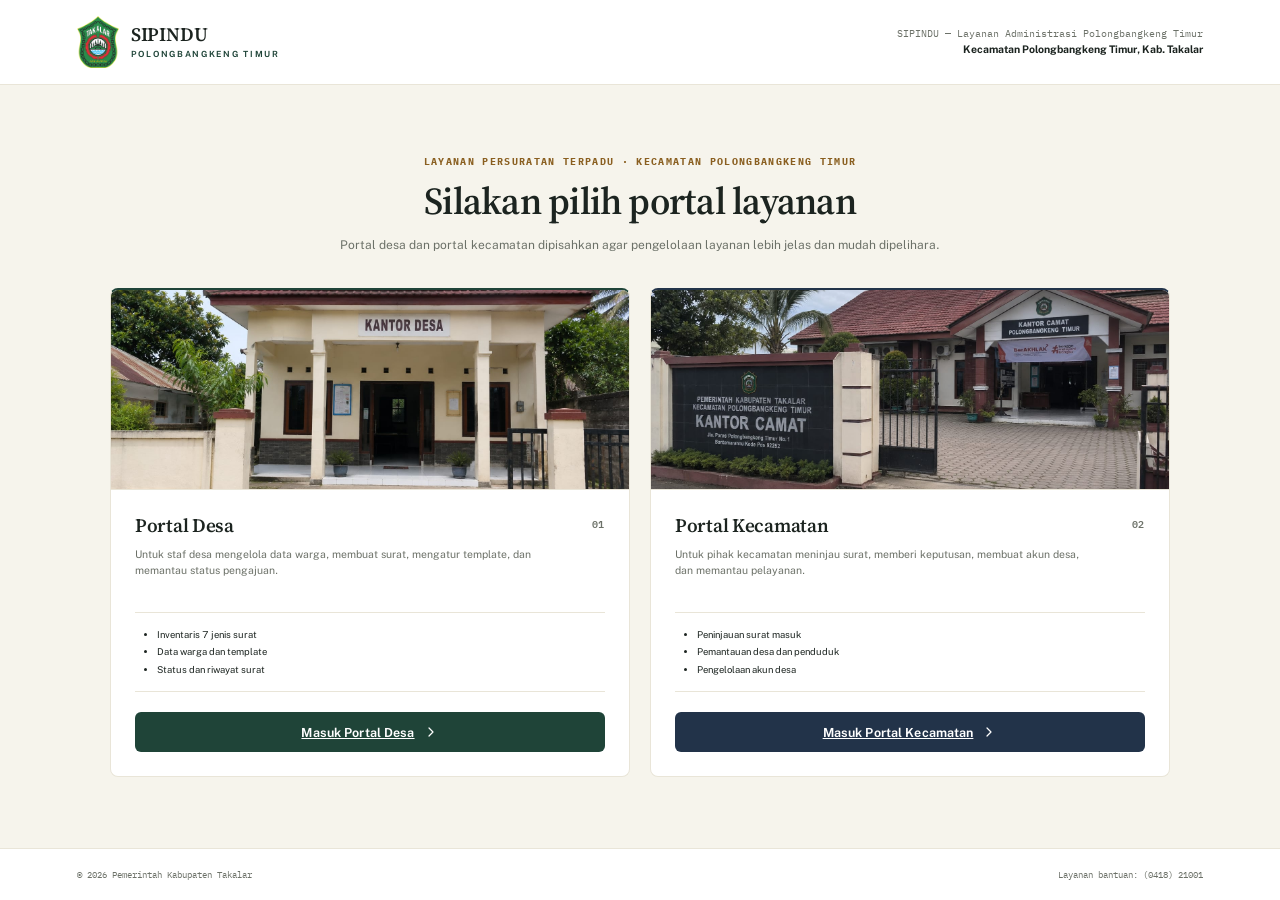
==== commit e207f716: "Update index.html" ====
--- a/index.html
+++ b/index.html
@@ -5,7 +5,7 @@
   <meta charset="UTF-8">
   <meta name="viewport" content="width=device-width, initial-scale=1.0">
   <meta name="theme-color" content="#1F4438">
-  <title>Lapoltim — Pilih Portal</title>
+  <title>SIPINDU — Pilih Portal</title>
   <link rel="preconnect" href="https://fonts.googleapis.com">
   <link rel="preconnect" href="https://fonts.gstatic.com" crossorigin>
   <link
@@ -17,10 +17,10 @@
 <body class="gateway-page">
   <header class="gateway-header">
     <a class="brand" href="index.html">
-      <img class="brand-logo" src="assets/images/icon.png" alt="Logo Lapoltim">
-      <span class="brand-word">LAPOLTIM<small>POLONGBANGKENG TIMUR</small></span>
+      <img class="brand-logo" src="assets/images/icon.png" alt="Logo SIPINDU">
+      <span class="brand-word">SIPINDU<small>POLONGBANGKENG TIMUR</small></span>
     </a>
-    <div class="gateway-agency">Lapoltim — Layanan Administrasi Polongbangkeng Timur<br><strong>Kecamatan Polongbangkeng
+    <div class="gateway-agency">SIPINDU — Layanan Administrasi Polongbangkeng Timur<br><strong>Kecamatan Polongbangkeng
         Timur, Kab. Takalar</strong></div>
   </header>
 
--- a/assets/css/styles.css
+++ b/assets/css/styles.css
@@ -48,430 +48,3254 @@
   --brand-4: #EEF1F4;
 }
 
-* { box-sizing: border-box; }
-html, body { margin: 0; min-height: 100%; font-family: var(--font-sans); color: var(--ink); background: var(--paper); font-feature-settings: "tnum" 1; }
-h1, h2, h3, .brand-word, .page-header h1, .welcome-copy h2, .gateway-intro h1, .login-heading h1, .login-visual-copy h2, .modal-head h2, .panel-head h3, .portal-content h2 { font-family: var(--font-serif); font-weight: 600; letter-spacing: -.01em; }
-.data-table th, .badge, .secondary, .doc-number, .page-crumb span, .top-date, .helper, .edited, .pagination, .section-kicker, .nav-label, .visual-file-note, .login-hint { font-family: var(--font-mono); }
-body { min-height: 100vh; }
-button, input, textarea, select { font: inherit; }
-button { cursor: pointer; }
-a { color: inherit; }
+* {
+  box-sizing: border-box;
+}
+
+html,
+body {
+  margin: 0;
+  min-height: 100%;
+  font-family: var(--font-sans);
+  color: var(--ink);
+  background: var(--paper);
+  font-feature-settings: "tnum" 1;
+}
+
+h1,
+h2,
+h3,
+.brand-word,
+.page-header h1,
+.welcome-copy h2,
+.gateway-intro h1,
+.login-heading h1,
+.login-visual-copy h2,
+.modal-head h2,
+.panel-head h3,
+.portal-content h2 {
+  font-family: var(--font-serif);
+  font-weight: 600;
+  letter-spacing: -.01em;
+}
+
+.data-table th,
+.badge,
+.secondary,
+.doc-number,
+.page-crumb span,
+.top-date,
+.helper,
+.edited,
+.pagination,
+.section-kicker,
+.nav-label,
+.visual-file-note,
+.login-hint {
+  font-family: var(--font-mono);
+}
+
+body {
+  min-height: 100vh;
+}
+
+button,
+input,
+textarea,
+select {
+  font: inherit;
+}
+
+button {
+  cursor: pointer;
+}
+
+a {
+  color: inherit;
+}
 
 /* Sembunyikan scrollbar visual di semua elemen, scroll tetap jalan normal */
-* { scrollbar-width: none; -ms-overflow-style: none; }
-*::-webkit-scrollbar { width: 0; height: 0; display: none; }
-
-.svg-sprite { width: 0; height: 0; position: absolute; overflow: hidden; }
-.icon { width: 19px; height: 19px; fill: none; stroke: currentColor; stroke-width: 1.8; stroke-linecap: round; stroke-linejoin: round; display: inline-block; flex: 0 0 auto; }
-.icon.sm { width: 16px; height: 16px; }
-.icon.lg { width: 24px; height: 24px; }
+* {
+  scrollbar-width: none;
+  -ms-overflow-style: none;
+}
+
+*::-webkit-scrollbar {
+  width: 0;
+  height: 0;
+  display: none;
+}
+
+.svg-sprite {
+  width: 0;
+  height: 0;
+  position: absolute;
+  overflow: hidden;
+}
+
+.icon {
+  width: 19px;
+  height: 19px;
+  fill: none;
+  stroke: currentColor;
+  stroke-width: 1.8;
+  stroke-linecap: round;
+  stroke-linejoin: round;
+  display: inline-block;
+  flex: 0 0 auto;
+}
+
+.icon.sm {
+  width: 16px;
+  height: 16px;
+}
+
+.icon.lg {
+  width: 24px;
+  height: 24px;
+}
 
 /* Identitas & komponen dasar */
-.brand { display: inline-flex; align-items: center; gap: 12px; font-weight: 700; color: var(--ink); letter-spacing: -.01em; }
-.brand-word { line-height: 1; font-size: 19px; font-family: var(--font-serif); }
-.brand-word small { display: block; font-size: 8.5px; letter-spacing: .2em; color: var(--brand); margin-top: 6px; font-weight: 650; font-family: var(--font-sans); }
-.login-form { margin-top: 22px; animation: fadeUp .3s ease both; }
-.form-label { font-size: 11px; font-weight: 650; color: var(--ink); display: block; margin: 0 0 7px; letter-spacing: .01em; }
-.field { position: relative; margin-bottom: 15px; }
-.field .prefix { position: absolute; left: 14px; top: 50%; transform: translateY(-50%); color: var(--muted); }
-.field input, .field select, .field textarea, .input { width: 100%; border: 1px solid #D8D2C0; background: white; color: var(--ink); border-radius: 6px; padding: 11px 13px; outline: none; transition: .15s; font-size: 12.5px; }
-.field.has-icon input, .field.has-icon select { padding-left: 42px; }
-.field input:focus, .field select:focus, .field textarea:focus, .input:focus { border-color: var(--brand); box-shadow: 0 0 0 3px rgba(31,68,56,.1); }
-.field select { appearance: none; -webkit-appearance: none; -moz-appearance: none; padding-right: 36px; cursor: pointer; background-repeat: no-repeat; background-position: right 13px center; background-size: 11px; background-image: url("data:image/svg+xml;utf8,<svg xmlns='http://www.w3.org/2000/svg' viewBox='0 0 24 24' fill='none' stroke='%236C7168' stroke-width='2' stroke-linecap='round' stroke-linejoin='round'><polyline points='6 9 12 15 18 9'/></svg>"); }
-.field select:hover { border-color: var(--brand); }
-.field select option { color: var(--ink); background: white; }
-.field select::-ms-expand { display: none; }
-.field textarea { resize: vertical; min-height: 92px; line-height: 1.55; }
-.field .password-toggle { border: 0; background: none; color: var(--muted); position: absolute; right: 12px; top: 50%; transform: translateY(-50%); display: grid; place-items: center; padding: 4px; }
-.login-meta { display: flex; align-items: center; justify-content: space-between; margin: 2px 0 18px; font-size: 12px; }
-.checkbox { display: inline-flex; align-items: center; gap: 7px; color: var(--muted); }
-.checkbox input { accent-color: var(--brand); }
-.text-link { border: 0; background: none; color: var(--brand); font-weight: 650; padding: 0; }
-.btn { border: 0; border-radius: 6px; padding: 10px 16px; display: inline-flex; align-items: center; justify-content: center; gap: 8px; font-weight: 650; font-size: 12.5px; transition: .15s; white-space: nowrap; letter-spacing: .01em; }
-.btn-primary { color: white; background: var(--brand); }
-.btn-primary:hover { background: var(--brand-2); }
-.btn-secondary { color: var(--brand); background: var(--brand-3); }
-.btn-secondary:hover { background: #DBE3D6; }
-.btn-outline { color: var(--ink); border: 1px solid #D8D2C0; background: white; }
-.btn-outline:hover { border-color: var(--brand); color: var(--brand); }
-.btn-danger { color: white; background: var(--red); }
-.btn-danger-soft { color: var(--red); background: var(--red-soft); }
-.btn-success-soft { color: var(--brand); background: var(--brand-3); }
-.btn-block { width: 100%; padding: 12px; }
-.btn-sm { padding: 7px 11px; font-size: 11px; border-radius: 5px; }
-.login-hint { margin-top: 13px; background: var(--brass-soft); border: 1px solid #E4D2A8; color: var(--brass-2); font-size: 10.5px; border-radius: 6px; padding: 10px 12px; display: flex; align-items: flex-start; gap: 8px; line-height: 1.5; font-family: var(--font-mono); }
+.brand {
+  display: inline-flex;
+  align-items: center;
+  gap: 12px;
+  font-weight: 700;
+  color: var(--ink);
+  letter-spacing: -.01em;
+}
+
+.brand-word {
+  line-height: 1;
+  font-size: 19px;
+  font-family: var(--font-serif);
+}
+
+.brand-word small {
+  display: block;
+  font-size: 8.5px;
+  letter-spacing: .2em;
+  color: var(--brand);
+  margin-top: 6px;
+  font-weight: 650;
+  font-family: var(--font-sans);
+}
+
+.login-form {
+  margin-top: 22px;
+  animation: fadeUp .3s ease both;
+}
+
+.form-label {
+  font-size: 11px;
+  font-weight: 650;
+  color: var(--ink);
+  display: block;
+  margin: 0 0 7px;
+  letter-spacing: .01em;
+}
+
+.field {
+  position: relative;
+  margin-bottom: 15px;
+}
+
+.field .prefix {
+  position: absolute;
+  left: 14px;
+  top: 50%;
+  transform: translateY(-50%);
+  color: var(--muted);
+}
+
+.field input,
+.field select,
+.field textarea,
+.input {
+  width: 100%;
+  border: 1px solid #D8D2C0;
+  background: white;
+  color: var(--ink);
+  border-radius: 6px;
+  padding: 11px 13px;
+  outline: none;
+  transition: .15s;
+  font-size: 12.5px;
+}
+
+.field.has-icon input,
+.field.has-icon select {
+  padding-left: 42px;
+}
+
+.field input:focus,
+.field select:focus,
+.field textarea:focus,
+.input:focus {
+  border-color: var(--brand);
+  box-shadow: 0 0 0 3px rgba(31, 68, 56, .1);
+}
+
+.field select {
+  appearance: none;
+  -webkit-appearance: none;
+  -moz-appearance: none;
+  padding-right: 36px;
+  cursor: pointer;
+  background-repeat: no-repeat;
+  background-position: right 13px center;
+  background-size: 11px;
+  background-image: url("data:image/svg+xml;utf8,<svg xmlns='http://www.w3.org/2000/svg' viewBox='0 0 24 24' fill='none' stroke='%236C7168' stroke-width='2' stroke-linecap='round' stroke-linejoin='round'><polyline points='6 9 12 15 18 9'/></svg>");
+}
+
+.field select:hover {
+  border-color: var(--brand);
+}
+
+.field select option {
+  color: var(--ink);
+  background: white;
+}
+
+.field select::-ms-expand {
+  display: none;
+}
+
+.field textarea {
+  resize: vertical;
+  min-height: 92px;
+  line-height: 1.55;
+}
+
+.field .password-toggle {
+  border: 0;
+  background: none;
+  color: var(--muted);
+  position: absolute;
+  right: 12px;
+  top: 50%;
+  transform: translateY(-50%);
+  display: grid;
+  place-items: center;
+  padding: 4px;
+}
+
+.login-meta {
+  display: flex;
+  align-items: center;
+  justify-content: space-between;
+  margin: 2px 0 18px;
+  font-size: 12px;
+}
+
+.checkbox {
+  display: inline-flex;
+  align-items: center;
+  gap: 7px;
+  color: var(--muted);
+}
+
+.checkbox input {
+  accent-color: var(--brand);
+}
+
+.text-link {
+  border: 0;
+  background: none;
+  color: var(--brand);
+  font-weight: 650;
+  padding: 0;
+}
+
+.btn {
+  border: 0;
+  border-radius: 6px;
+  padding: 10px 16px;
+  display: inline-flex;
+  align-items: center;
+  justify-content: center;
+  gap: 8px;
+  font-weight: 650;
+  font-size: 12.5px;
+  transition: .15s;
+  white-space: nowrap;
+  letter-spacing: .01em;
+}
+
+.btn-primary {
+  color: white;
+  background: var(--brand);
+}
+
+.btn-primary:hover {
+  background: var(--brand-2);
+}
+
+.btn-secondary {
+  color: var(--brand);
+  background: var(--brand-3);
+}
+
+.btn-secondary:hover {
+  background: #DBE3D6;
+}
+
+.btn-outline {
+  color: var(--ink);
+  border: 1px solid #D8D2C0;
+  background: white;
+}
+
+.btn-outline:hover {
+  border-color: var(--brand);
+  color: var(--brand);
+}
+
+.btn-danger {
+  color: white;
+  background: var(--red);
+}
+
+.btn-danger-soft {
+  color: var(--red);
+  background: var(--red-soft);
+}
+
+.btn-success-soft {
+  color: var(--brand);
+  background: var(--brand-3);
+}
+
+.btn-block {
+  width: 100%;
+  padding: 12px;
+}
+
+.btn-sm {
+  padding: 7px 11px;
+  font-size: 11px;
+  border-radius: 5px;
+}
+
+.login-hint {
+  margin-top: 13px;
+  background: var(--brass-soft);
+  border: 1px solid #E4D2A8;
+  color: var(--brass-2);
+  font-size: 10.5px;
+  border-radius: 6px;
+  padding: 10px 12px;
+  display: flex;
+  align-items: flex-start;
+  gap: 8px;
+  line-height: 1.5;
+  font-family: var(--font-mono);
+}
 
 /* App shell */
-.app-shell { min-height:100vh; display:grid; grid-template-columns:var(--sidebar-w) 1fr; background:#f6f7f7; }
-.sidebar { position:fixed; inset:0 auto 0 0; width:var(--sidebar-w); background:#fff; border-right:1px solid var(--line); padding:23px 17px 17px; display:flex; flex-direction:column; z-index:40; transition:.25s; }
-.sidebar .brand { padding:0 8px 22px; border-bottom:1px solid #eef0ef; }
-.sidebar .brand-mark { width:39px; height:39px; border-radius:12px; }
-.sidebar .brand-word { font-size:17px; }
-.sidebar-context { margin:18px 7px 12px; background:var(--brand-4); border:1px solid var(--line-2); border-radius:8px; padding:11px; display:flex; gap:9px; align-items:center; }
-.context-icon { width:32px; height:32px; background:white; color:var(--brand); border-radius:6px; display:grid; place-items:center; border:1px solid var(--line-2); }
-.sidebar-context strong { font-size:11px; display:block; color:var(--ink); max-width:145px; white-space:nowrap; overflow:hidden; text-overflow:ellipsis; font-family:var(--font-serif); font-weight:600; }
-.sidebar-context span { display:block; font-size:9px; color:var(--muted); margin-top:3px; }
-.nav-label { margin:12px 11px 8px; color:#9aa19d; font-size:9px; font-weight:800; letter-spacing:.14em; text-transform:uppercase; }
-.nav { display:flex; flex-direction:column; gap:4px; }
-.nav-item { width:100%; border:0; background:transparent; color:var(--muted); border-radius:6px; padding:9px 12px; display:flex; align-items:center; gap:11px; font-size:12px; font-weight:600; text-align:left; position:relative; }
-.nav-item:hover { background:var(--brand-4); color:var(--brand); }
-.nav-item.active { background:transparent; color:var(--brand); font-weight:700; }
-.nav-item.active::before { content:""; position:absolute; width:2px; height:16px; border-radius:0; background:var(--brand); left:-17px; top:50%; transform:translateY(-50%); }
-.nav-item .nav-badge { margin-left:auto; min-width:20px; height:19px; border-radius:4px; display:grid; place-items:center; padding:0 5px; font-size:9px; font-family:var(--font-mono); background:var(--soft); color:var(--muted); }
-.nav-item.active .nav-badge { background:var(--brand-3); color:var(--brand); }
-.nav-spacer { flex:1; }
-.support-card { margin:10px 3px 13px; padding:14px; border-radius:8px; background:var(--brand-2); color:white; position:relative; overflow:hidden; }
-.support-card::after { content:"?"; position:absolute; right:-5px; bottom:-32px; font-size:95px; font-weight:900; color:rgba(255,255,255,.05); }
-.support-card strong { display:block; font-size:11px; margin-bottom:5px; }
-.support-card p { font-size:9px; color:rgba(255,255,255,.62); line-height:1.5; margin:0 0 10px; }
-.support-card button { background:rgba(255,255,255,.13); border:1px solid rgba(255,255,255,.14); color:white; border-radius:7px; font-size:9px; padding:6px 9px; }
-.sidebar-profile { border-top:1px solid var(--line); padding:15px 6px 0; display:flex; align-items:center; gap:9px; }
-.avatar { width:37px; height:37px; border-radius:7px; background:#b0794f; display:grid; place-items:center; color:white; font-size:11px; font-weight:850; flex:0 0 auto; }
-.avatar.green { background:var(--brand); }
-.profile-copy { min-width:0; flex:1; }
-.profile-copy strong { display:block; font-size:10.5px; overflow:hidden; text-overflow:ellipsis; white-space:nowrap; }
-.profile-copy span { display:block; font-size:9px; color:var(--muted); margin-top:2px; }
-.icon-btn { width:36px; height:36px; padding:0; border:1px solid transparent; background:transparent; color:#727f79; border-radius:10px; display:grid; place-items:center; transition:.18s; }
-.icon-btn:hover { color:var(--brand); background:#f1f5f3; }
-.main-wrap { grid-column:2; min-width:0; }
-.topbar { height:72px; background:#fff; border-bottom:1px solid var(--line); padding:0 clamp(20px,3vw,38px); display:flex; align-items:center; position:sticky; top:0; z-index:30;  }
-.mobile-menu { display:none; margin-right:10px; }
-.page-crumb { min-width:190px; }
-.page-crumb span { display:block; color:#89918d; font-size:9px; font-weight:700; margin-bottom:3px; }
-.page-crumb strong { font-size:14px; color:#1f3e2f; }
-.top-search { width:min(340px,28vw); margin-left:auto; position:relative; }
-.top-search input { width:100%; background:#f5f6f6; border:1px solid transparent; border-radius:10px; padding:10px 12px 10px 38px; font-size:11px; outline:none; }
-.top-search .icon { position:absolute; left:12px; top:10px; color:#8a928e; }
-.top-search input:focus { border-color:#b7ccc2; background:white; }
-.search-results { position:absolute; top:calc(100% + 6px); left:0; right:0; background:white; border-radius:12px; box-shadow:0 10px 28px rgba(24,32,29,.16); border:1px solid #eceae3; max-height:320px; overflow:auto; z-index:120; padding:6px; }
-.search-result-item { display:flex; align-items:center; gap:10px; width:100%; text-align:left; background:none; border:none; cursor:pointer; padding:9px 10px; border-radius:8px; font:inherit; color:var(--ink); }
-.search-result-item:hover { background:#F4F3EE; }
-.search-result-item strong { display:block; font-size:11px; }
-.search-result-item span span { display:block; font-size:9.5px; color:var(--muted); }
-.search-empty { padding:14px 10px; font-size:10.5px; color:var(--muted); text-align:center; }
-.top-actions { display:flex; align-items:center; gap:9px; margin-left:18px; }
-.notification-btn { position:relative; background:#f5f6f6; }
-.notification-btn::after { content:""; width:6px; height:6px; background:#e27a6d; border:2px solid white; border-radius:50%; position:absolute; top:7px; right:7px; }
-.top-date { border-left:1px solid var(--line); margin-left:5px; padding-left:15px; font-size:9px; color:#7a8781; line-height:1.45; }
-.top-date strong { display:block; font-size:10px; color:#3a4d44; }
-.content { padding:26px clamp(20px,3vw,38px) 42px; max-width:1600px; margin:0 auto; }
-.page-header { display:flex; align-items:flex-start; justify-content:space-between; gap:18px; margin-bottom:22px; }
-.page-header h1 { margin:0 0 6px; font-size:23px; letter-spacing:-.015em; color:var(--ink); }
-.page-header p { margin:0; font-size:11.5px; color:var(--muted); line-height:1.55; }
-.header-actions { display:flex; gap:9px; align-items:center; flex-wrap:wrap; }
+.app-shell {
+  min-height: 100vh;
+  display: grid;
+  grid-template-columns: var(--sidebar-w) 1fr;
+  background: #f6f7f7;
+}
+
+.sidebar {
+  position: fixed;
+  inset: 0 auto 0 0;
+  width: var(--sidebar-w);
+  background: #fff;
+  border-right: 1px solid var(--line);
+  padding: 23px 17px 17px;
+  display: flex;
+  flex-direction: column;
+  z-index: 40;
+  transition: .25s;
+}
+
+.sidebar .brand {
+  padding: 0 8px 22px;
+  border-bottom: 1px solid #eef0ef;
+}
+
+.sidebar .brand-mark {
+  width: 39px;
+  height: 39px;
+  border-radius: 12px;
+}
+
+.sidebar .brand-word {
+  font-size: 17px;
+}
+
+.sidebar-context {
+  margin: 18px 7px 12px;
+  background: var(--brand-4);
+  border: 1px solid var(--line-2);
+  border-radius: 8px;
+  padding: 11px;
+  display: flex;
+  gap: 9px;
+  align-items: center;
+}
+
+.context-icon {
+  width: 32px;
+  height: 32px;
+  background: white;
+  color: var(--brand);
+  border-radius: 6px;
+  display: grid;
+  place-items: center;
+  border: 1px solid var(--line-2);
+}
+
+.sidebar-context strong {
+  font-size: 11px;
+  display: block;
+  color: var(--ink);
+  max-width: 145px;
+  white-space: nowrap;
+  overflow: hidden;
+  text-overflow: ellipsis;
+  font-family: var(--font-serif);
+  font-weight: 600;
+}
+
+.sidebar-context span {
+  font-size: 9px;
+  color: var(--muted);
+  margin-top: 3px;
+}
+
+.nav-label {
+  margin: 12px 11px 8px;
+  color: #9aa19d;
+  font-size: 9px;
+  font-weight: 800;
+  letter-spacing: .14em;
+  text-transform: uppercase;
+}
+
+.nav {
+  display: flex;
+  flex-direction: column;
+  gap: 4px;
+}
+
+.nav-item {
+  width: 100%;
+  border: 0;
+  background: transparent;
+  color: var(--muted);
+  border-radius: 6px;
+  padding: 9px 12px;
+  display: flex;
+  align-items: center;
+  gap: 11px;
+  font-size: 12px;
+  font-weight: 600;
+  text-align: left;
+  position: relative;
+}
+
+.nav-item:hover {
+  background: var(--brand-4);
+  color: var(--brand);
+}
+
+.nav-item.active {
+  background: transparent;
+  color: var(--brand);
+  font-weight: 700;
+}
+
+.nav-item.active::before {
+  content: "";
+  position: absolute;
+  width: 2px;
+  height: 16px;
+  border-radius: 0;
+  background: var(--brand);
+  left: -17px;
+  top: 50%;
+  transform: translateY(-50%);
+}
+
+.nav-item .nav-badge {
+  margin-left: auto;
+  min-width: 20px;
+  height: 19px;
+  border-radius: 4px;
+  display: grid;
+  place-items: center;
+  padding: 0 5px;
+  font-size: 9px;
+  font-family: var(--font-mono);
+  background: var(--soft);
+  color: var(--muted);
+}
+
+.nav-item.active .nav-badge {
+  background: var(--brand-3);
+  color: var(--brand);
+}
+
+.nav-spacer {
+  flex: 1;
+}
+
+.support-card {
+  margin: 10px 3px 13px;
+  padding: 14px;
+  border-radius: 8px;
+  background: var(--brand-2);
+  color: white;
+  position: relative;
+  overflow: hidden;
+}
+
+.support-card::after {
+  content: "?";
+  position: absolute;
+  right: -5px;
+  bottom: -32px;
+  font-size: 95px;
+  font-weight: 900;
+  color: rgba(255, 255, 255, .05);
+}
+
+.support-card strong {
+  display: block;
+  font-size: 11px;
+  margin-bottom: 5px;
+}
+
+.support-card p {
+  font-size: 9px;
+  color: rgba(255, 255, 255, .62);
+  line-height: 1.5;
+  margin: 0 0 10px;
+}
+
+.support-card button {
+  background: rgba(255, 255, 255, .13);
+  border: 1px solid rgba(255, 255, 255, .14);
+  color: white;
+  border-radius: 7px;
+  font-size: 9px;
+  padding: 6px 9px;
+}
+
+.sidebar-profile {
+  border-top: 1px solid var(--line);
+  padding: 15px 6px 0;
+  display: flex;
+  align-items: center;
+  gap: 9px;
+}
+
+.avatar {
+  width: 37px;
+  height: 37px;
+  border-radius: 7px;
+  background: #b0794f;
+  display: grid;
+  place-items: center;
+  color: white;
+  font-size: 11px;
+  font-weight: 850;
+  flex: 0 0 auto;
+}
+
+.avatar.green {
+  background: var(--brand);
+}
+
+.profile-copy {
+  min-width: 0;
+  flex: 1;
+}
+
+.profile-copy strong {
+  display: block;
+  font-size: 10.5px;
+  overflow: hidden;
+  text-overflow: ellipsis;
+  white-space: nowrap;
+}
+
+.profile-copy span {
+  display: block;
+  font-size: 9px;
+  color: var(--muted);
+  margin-top: 2px;
+}
+
+.icon-btn {
+  width: 36px;
+  height: 36px;
+  padding: 0;
+  border: 1px solid transparent;
+  background: transparent;
+  color: #727f79;
+  border-radius: 10px;
+  display: grid;
+  place-items: center;
+  transition: .18s;
+}
+
+.icon-btn:hover {
+  color: var(--brand);
+  background: #f1f5f3;
+}
+
+.main-wrap {
+  grid-column: 2;
+  min-width: 0;
+}
+
+.topbar {
+  height: 72px;
+  background: #fff;
+  border-bottom: 1px solid var(--line);
+  padding: 0 clamp(20px, 3vw, 38px);
+  display: flex;
+  align-items: center;
+  position: sticky;
+  top: 0;
+  z-index: 30;
+}
+
+.mobile-menu {
+  display: none;
+  margin-right: 10px;
+}
+
+.page-crumb {
+  min-width: 190px;
+}
+
+.page-crumb span {
+  display: block;
+  color: #89918d;
+  font-size: 9px;
+  font-weight: 700;
+  margin-bottom: 3px;
+}
+
+.page-crumb strong {
+  font-size: 14px;
+  color: #1f3e2f;
+}
+
+.top-search {
+  width: min(340px, 28vw);
+  margin-left: auto;
+  position: relative;
+}
+
+.top-search input {
+  width: 100%;
+  background: #f5f6f6;
+  border: 1px solid transparent;
+  border-radius: 10px;
+  padding: 10px 12px 10px 38px;
+  font-size: 11px;
+  outline: none;
+}
+
+.top-search .icon {
+  position: absolute;
+  left: 12px;
+  top: 10px;
+  color: #8a928e;
+}
+
+.top-search input:focus {
+  border-color: #b7ccc2;
+  background: white;
+}
+
+.search-results {
+  position: absolute;
+  top: calc(100% + 6px);
+  left: 0;
+  right: 0;
+  background: white;
+  border-radius: 12px;
+  box-shadow: 0 10px 28px rgba(24, 32, 29, .16);
+  border: 1px solid #eceae3;
+  max-height: 320px;
+  overflow: auto;
+  z-index: 120;
+  padding: 6px;
+}
+
+.search-result-item {
+  display: flex;
+  align-items: center;
+  gap: 10px;
+  width: 100%;
+  text-align: left;
+  background: none;
+  border: none;
+  cursor: pointer;
+  padding: 9px 10px;
+  border-radius: 8px;
+  font: inherit;
+  color: var(--ink);
+}
+
+.search-result-item:hover {
+  background: #F4F3EE;
+}
+
+.search-result-item strong {
+  display: block;
+  font-size: 11px;
+}
+
+.search-result-item span span {
+  display: block;
+  font-size: 9.5px;
+  color: var(--muted);
+}
+
+.search-empty {
+  padding: 14px 10px;
+  font-size: 10.5px;
+  color: var(--muted);
+  text-align: center;
+}
+
+.top-actions {
+  display: flex;
+  align-items: center;
+  gap: 9px;
+  margin-left: 18px;
+}
+
+.notification-btn {
+  position: relative;
+  background: #f5f6f6;
+}
+
+.notification-btn::after {
+  content: "";
+  width: 6px;
+  height: 6px;
+  background: #e27a6d;
+  border: 2px solid white;
+  border-radius: 50%;
+  position: absolute;
+  top: 7px;
+  right: 7px;
+}
+
+.top-date {
+  border-left: 1px solid var(--line);
+  margin-left: 5px;
+  padding-left: 15px;
+  font-size: 9px;
+  color: #7a8781;
+  line-height: 1.45;
+}
+
+.top-date strong {
+  display: block;
+  font-size: 10px;
+  color: #3a4d44;
+}
+
+.content {
+  padding: 26px clamp(20px, 3vw, 38px) 42px;
+  max-width: 1600px;
+  margin: 0 auto;
+}
+
+.page-header {
+  display: flex;
+  align-items: flex-start;
+  justify-content: space-between;
+  gap: 18px;
+  margin-bottom: 22px;
+}
+
+.page-header h1 {
+  margin: 0 0 6px;
+  font-size: 23px;
+  letter-spacing: -.015em;
+  color: var(--ink);
+}
+
+.page-header p {
+  margin: 0;
+  font-size: 11.5px;
+  color: var(--muted);
+  line-height: 1.55;
+}
+
+.header-actions {
+  display: flex;
+  gap: 9px;
+  align-items: center;
+  flex-wrap: wrap;
+}
 
 /* Dashboard */
-.welcome-banner { background:var(--brand-2); border-radius:10px; min-height:158px; color:white; padding:25px 29px; position:relative; overflow:hidden; display:flex; align-items:center; margin-bottom:19px; box-shadow:none; border:1px solid var(--brand-2); }
-.welcome-banner::before { content:""; position:absolute; inset:0; background-image:repeating-linear-gradient(to bottom, transparent, transparent 27px, rgba(255,255,255,.05) 28px); pointer-events:none; }
-.welcome-copy { position:relative; z-index:2; max-width:520px; }
-.welcome-copy .mini { font-size:9.5px; color:#D8C99A; font-weight:650; letter-spacing:.12em; text-transform:uppercase; font-family:var(--font-mono); }
-.welcome-copy h2 { margin:8px 0 8px; font-size:22px; letter-spacing:-.015em; font-weight:600; }
-.welcome-copy p { margin:0 0 17px; font-size:11px; color:rgba(255,255,255,.68); line-height:1.6; }
-.welcome-copy .btn { background:white; color:var(--brand); padding:9px 13px; }
-.banner-art { position:absolute; width:310px; height:160px; right:20px; bottom:-7px; z-index:1; opacity:.9; }
-.banner-art svg { width:100%; height:100%; }
-.stats-grid { display:grid; grid-template-columns:repeat(4,1fr); gap:14px; margin-bottom:19px; }
-.stat-card { background:white; border:1px solid var(--line-2); border-radius:8px; padding:16px; box-shadow:none; min-width:0; }
-.stat-top { display:flex; align-items:center; justify-content:space-between; margin-bottom:13px; }
-.stat-icon { width:38px; height:38px; border-radius:7px; display:grid; place-items:center; background:var(--brand-3); color:var(--brand); }
-.stat-icon.orange { color:var(--orange); background:var(--orange-soft); }
-.stat-icon.blue { color:var(--blue); background:var(--blue-soft); }
-.stat-icon.purple { color:var(--purple); background:var(--purple-soft); }
-.trend { font-size:9px; padding:4px 6px; border-radius:6px; color:var(--brand); background:var(--brand-4); font-weight:750; }
-.trend.down { color:var(--red); background:var(--red-soft); }
-.stat-card .value { font-size:23px; font-weight:850; letter-spacing:-.03em; color:#1c3d2e; }
-.stat-card .label { font-size:10px; color:var(--muted); margin-top:4px; }
-.dashboard-grid { display:grid; grid-template-columns:minmax(0,1.65fr) minmax(285px,.75fr); gap:18px; }
-.panel { background:white; border:1px solid var(--line-2); border-radius:8px; box-shadow:none; min-width:0; }
-.panel-head { min-height:56px; padding:14px 17px; display:flex; align-items:center; justify-content:space-between; gap:12px; border-bottom:1px solid var(--line-2); }
-.panel-head h3 { margin:0; font-size:13px; color:var(--ink); }
-.panel-head p { margin:3px 0 0; font-size:9px; color:var(--muted); }
-.panel-body { padding:16px 17px; }
-.see-all { border:0; background:none; color:var(--brand); font-size:10px; font-weight:650; display:inline-flex; align-items:center; gap:4px; }
-.quick-actions { display:grid; grid-template-columns:repeat(3,1fr); gap:10px; }
-.quick-action { border:1px solid var(--line-2); background:#fff; border-radius:8px; padding:14px; display:flex; align-items:center; gap:11px; color:var(--ink); text-align:left; }
-.quick-action:hover { border-color:var(--brand); background:var(--brand-4); }
-.quick-action .stat-icon { width:34px; height:34px; border-radius:6px; }
-.quick-action strong { display:block; font-size:10px; margin-bottom:3px; }
-.quick-action span { display:block; font-size:8.5px; color:var(--muted); }
-.status-list { display:flex; flex-direction:column; gap:14px; }
-.status-row { display:grid; grid-template-columns:9px 1fr auto; align-items:center; gap:9px; }
-.status-dot { width:8px; height:8px; border-radius:50%; background:var(--brand); }
-.status-dot.blue { background:var(--blue); }.status-dot.orange { background:var(--orange); }.status-dot.red { background:var(--red); }
-.status-row span { font-size:10px; color:#4c6258; }.status-row strong { font-size:10px; color:#254234; }
-.progress { grid-column:2/4; height:5px; background:#eff1f0; border-radius:6px; overflow:hidden; margin-top:-4px; }
-.progress i { display:block; height:100%; background:var(--brand); border-radius:6px; }
-.progress i.blue { background:var(--blue); }.progress i.orange { background:var(--orange); }.progress i.red { background:var(--red); }
-.activity-list { padding:5px 0; }
-.activity-item { display:flex; gap:11px; position:relative; padding:8px 0 13px; }
-.activity-item:not(:last-child)::after { content:""; position:absolute; width:1px; background:#e6eae8; left:15px; top:38px; bottom:-2px; }
-.activity-icon { width:31px; height:31px; border-radius:6px; background:var(--brand-3); color:var(--brand); display:grid; place-items:center; z-index:1; flex:0 0 auto; }
-.activity-copy strong { display:block; font-size:10px; margin:1px 0 4px; }.activity-copy p { margin:0; color:var(--muted); font-size:9px; line-height:1.5; }.activity-copy time { display:block; font-size:8px; color:#9ea3a1; margin-top:4px; }
+.welcome-banner {
+  background: var(--brand-2);
+  border-radius: 10px;
+  min-height: 158px;
+  color: white;
+  padding: 25px 29px;
+  position: relative;
+  overflow: hidden;
+  display: flex;
+  align-items: center;
+  margin-bottom: 19px;
+  box-shadow: none;
+  border: 1px solid var(--brand-2);
+}
+
+.welcome-banner::before {
+  content: "";
+  position: absolute;
+  inset: 0;
+  background-image: repeating-linear-gradient(to bottom, transparent, transparent 27px, rgba(255, 255, 255, .05) 28px);
+  pointer-events: none;
+}
+
+.welcome-copy {
+  position: relative;
+  z-index: 2;
+  max-width: 520px;
+}
+
+.welcome-copy .mini {
+  font-size: 9.5px;
+  color: #D8C99A;
+  font-weight: 650;
+  letter-spacing: .12em;
+  text-transform: uppercase;
+  font-family: var(--font-mono);
+}
+
+.welcome-copy h2 {
+  margin: 8px 0 8px;
+  font-size: 22px;
+  letter-spacing: -.015em;
+  font-weight: 600;
+}
+
+.welcome-copy p {
+  margin: 0 0 17px;
+  font-size: 11px;
+  color: rgba(255, 255, 255, .68);
+  line-height: 1.6;
+}
+
+.welcome-copy .btn {
+  background: white;
+  color: var(--brand);
+  padding: 9px 13px;
+}
+
+.banner-art {
+  position: absolute;
+  width: 310px;
+  height: 160px;
+  right: 20px;
+  bottom: -7px;
+  z-index: 1;
+  opacity: .9;
+}
+
+.banner-art svg {
+  width: 100%;
+  height: 100%;
+}
+
+.stats-grid {
+  display: grid;
+  grid-template-columns: repeat(4, 1fr);
+  gap: 14px;
+  margin-bottom: 19px;
+}
+
+.stat-card {
+  background: white;
+  border: 1px solid var(--line-2);
+  border-radius: 8px;
+  padding: 16px;
+  box-shadow: none;
+  min-width: 0;
+}
+
+.stat-top {
+  display: flex;
+  align-items: center;
+  justify-content: space-between;
+  margin-bottom: 13px;
+}
+
+.stat-icon {
+  width: 38px;
+  height: 38px;
+  border-radius: 7px;
+  display: grid;
+  place-items: center;
+  background: var(--brand-3);
+  color: var(--brand);
+}
+
+.stat-icon.orange {
+  color: var(--orange);
+  background: var(--orange-soft);
+}
+
+.stat-icon.blue {
+  color: var(--blue);
+  background: var(--blue-soft);
+}
+
+.stat-icon.purple {
+  color: var(--purple);
+  background: var(--purple-soft);
+}
+
+.trend {
+  font-size: 9px;
+  padding: 4px 6px;
+  border-radius: 6px;
+  color: var(--brand);
+  background: var(--brand-4);
+  font-weight: 750;
+}
+
+.trend.down {
+  color: var(--red);
+  background: var(--red-soft);
+}
+
+.stat-card .value {
+  font-size: 23px;
+  font-weight: 850;
+  letter-spacing: -.03em;
+  color: #1c3d2e;
+}
+
+.stat-card .label {
+  font-size: 10px;
+  color: var(--muted);
+  margin-top: 4px;
+}
+
+.dashboard-grid {
+  display: grid;
+  grid-template-columns: minmax(0, 1.65fr) minmax(285px, .75fr);
+  gap: 18px;
+}
+
+.panel {
+  background: white;
+  border: 1px solid var(--line-2);
+  border-radius: 8px;
+  box-shadow: none;
+  min-width: 0;
+}
+
+.panel-head {
+  min-height: 56px;
+  padding: 14px 17px;
+  display: flex;
+  align-items: center;
+  justify-content: space-between;
+  gap: 12px;
+  border-bottom: 1px solid var(--line-2);
+}
+
+.panel-head h3 {
+  margin: 0;
+  font-size: 13px;
+  color: var(--ink);
+}
+
+.panel-head p {
+  margin: 3px 0 0;
+  font-size: 9px;
+  color: var(--muted);
+}
+
+.panel-body {
+  padding: 16px 17px;
+}
+
+.see-all {
+  border: 0;
+  background: none;
+  color: var(--brand);
+  font-size: 10px;
+  font-weight: 650;
+  display: inline-flex;
+  align-items: center;
+  gap: 4px;
+}
+
+.quick-actions {
+  display: grid;
+  grid-template-columns: repeat(3, 1fr);
+  gap: 10px;
+}
+
+.quick-action {
+  border: 1px solid var(--line-2);
+  background: #fff;
+  border-radius: 8px;
+  padding: 14px;
+  display: flex;
+  align-items: center;
+  gap: 11px;
+  color: var(--ink);
+  text-align: left;
+}
+
+.quick-action:hover {
+  border-color: var(--brand);
+  background: var(--brand-4);
+}
+
+.quick-action .stat-icon {
+  width: 34px;
+  height: 34px;
+  border-radius: 6px;
+  display: flex;
+  justify-content: center;
+}
+
+.quick-action strong {
+  display: block;
+  font-size: 10px;
+  margin-bottom: 3px;
+}
+
+.quick-action span {
+  font-size: 8.5px;
+  color: var(--muted);
+}
+
+.status-list {
+  display: flex;
+  flex-direction: column;
+  gap: 14px;
+}
+
+.status-row {
+  display: grid;
+  grid-template-columns: 9px 1fr auto;
+  align-items: center;
+  gap: 9px;
+}
+
+.status-dot {
+  width: 8px;
+  height: 8px;
+  border-radius: 50%;
+  background: var(--brand);
+}
+
+.status-dot.blue {
+  background: var(--blue);
+}
+
+.status-dot.orange {
+  background: var(--orange);
+}
+
+.status-dot.red {
+  background: var(--red);
+}
+
+.status-row span {
+  font-size: 10px;
+  color: #4c6258;
+}
+
+.status-row strong {
+  font-size: 10px;
+  color: #254234;
+}
+
+.progress {
+  grid-column: 2/4;
+  height: 5px;
+  background: #eff1f0;
+  border-radius: 6px;
+  overflow: hidden;
+  margin-top: -4px;
+}
+
+.progress i {
+  display: block;
+  height: 100%;
+  background: var(--brand);
+  border-radius: 6px;
+}
+
+.progress i.blue {
+  background: var(--blue);
+}
+
+.progress i.orange {
+  background: var(--orange);
+}
+
+.progress i.red {
+  background: var(--red);
+}
+
+.activity-list {
+  padding: 5px 0;
+}
+
+.activity-item {
+  display: flex;
+  gap: 11px;
+  position: relative;
+  padding: 8px 0 13px;
+  margin-left:10px;
+}
+
+.activity-item:not(:last-child)::after {
+  content: "";
+  position: absolute;
+  width: 1px;
+  background: #e6eae8;
+  left: 15px;
+  top: 38px;
+  bottom: -2px;
+}
+
+.activity-icon {
+  width: 31px;
+  height: 31px;
+  border-radius: 6px;
+  background: var(--brand-3);
+  color: var(--brand);
+  display: grid;
+  place-items: center;
+  z-index: 1;
+  flex: 0 0 auto;
+}
+
+.activity-copy strong {
+  display: block;
+  font-size: 10px;
+  margin: 1px 0 4px;
+}
+
+.activity-copy p {
+  margin: 0;
+  color: var(--muted);
+  font-size: 9px;
+  line-height: 1.5;
+}
+
+.activity-copy time {
+  display: block;
+  font-size: 8px;
+  color: #9ea3a1;
+  margin-top: 4px;
+}
 
 /* Tables */
-.toolbar { background:white; border:1px solid var(--line-2); border-radius:8px; padding:11px; display:flex; gap:10px; align-items:center; margin-bottom:14px; }
-.toolbar-search { position:relative; flex:1; max-width:360px; }
-.toolbar-search input { width:100%; border:1px solid #DEDACC; border-radius:6px; padding:9px 11px 9px 34px; font-size:10px; outline:none; }
-.toolbar-search .icon { position:absolute; left:10px; top:8px; color:var(--muted); }
-.toolbar-select { border:1px solid #DEDACC; background:white; border-radius:6px; padding:9px 28px 9px 10px; color:var(--ink); font-size:10px; outline:none; appearance:none; -webkit-appearance:none; -moz-appearance:none; cursor:pointer; transition:.15s; background-repeat:no-repeat; background-position:right 9px center; background-size:10px; background-image:url("data:image/svg+xml;utf8,<svg xmlns='http://www.w3.org/2000/svg' viewBox='0 0 24 24' fill='none' stroke='%236C7168' stroke-width='2' stroke-linecap='round' stroke-linejoin='round'><polyline points='6 9 12 15 18 9'/></svg>"); }
-.toolbar-select:hover { border-color: var(--brand); }
-.toolbar-select:focus { border-color: var(--brand); box-shadow: 0 0 0 3px rgba(31,68,56,.1); }
-.toolbar-select option { color: var(--ink); background: white; }
-.toolbar-select::-ms-expand { display: none; }
-.toolbar-spacer { flex:1; }
-.table-card { background:#fff; border:1px solid var(--line-2); border-radius:8px; overflow:hidden; box-shadow:none; }
-.data-table { width:100%; border-collapse:collapse; table-layout:auto; }
-.data-table th { text-align:left; padding:10px 15px; color:var(--muted); font-size:8.5px; text-transform:uppercase; letter-spacing:.08em; background:var(--soft); border-bottom:1px solid var(--line-2); white-space:nowrap; font-weight:600; }
-.data-table td { padding:12px 15px; border-bottom:1px solid var(--line-2); font-size:10.5px; color:var(--ink); vertical-align:middle; }
-.data-table tr:last-child td { border-bottom:0; }.data-table tbody tr:hover { background:var(--soft); }
-.data-table .primary { color:var(--ink); font-weight:650; }.data-table .secondary { display:block; font-size:8.5px; color:var(--muted); margin-top:3px; letter-spacing:0; }
-.table-user { display:flex; align-items:center; gap:9px; }.table-user .avatar { width:29px; height:29px; border-radius:5px; font-size:9px; }
-.table-actions { display:flex; gap:4px; justify-content:flex-end; }
-.table-actions .icon-btn { width:30px; height:30px; }
-.badge { display:inline-flex; align-items:center; gap:5px; border-radius:4px; padding:4px 7px; font-size:8.5px; font-weight:650; white-space:nowrap; border:1px solid transparent; letter-spacing:.02em; }
-.badge::before { content:""; width:5px; height:5px; border-radius:50%; background:currentColor; flex:0 0 auto; }
-.badge.sent { background:var(--blue-soft); color:var(--blue); border-color:rgba(62,94,125,.18); }
-.badge.received { background:var(--orange-soft); color:var(--orange); border-color:rgba(184,117,46,.2); }
-.badge.approved { background:var(--brand-4); color:var(--brand); border:1px solid var(--brand); border-radius:999px; padding:3px 9px 3px 7px; font-family:var(--font-mono); text-transform:uppercase; position:relative; }
-.badge.approved::before { display:none; }
-.badge.rejected { background:var(--red-soft); color:var(--red); border-color:rgba(162,59,50,.2); }
-.pagination { padding:12px 15px; border-top:1px solid var(--line-2); display:flex; align-items:center; justify-content:space-between; font-size:9px; color:var(--muted); }
-.page-buttons { display:flex; gap:5px; }.page-btn { width:27px; height:26px; border-radius:5px; border:1px solid var(--line-2); background:white; color:var(--muted); font-size:9px; font-family:var(--font-mono); }.page-btn.active { color:white; background:var(--brand); border-color:var(--brand); }
+.toolbar {
+  background: white;
+  border: 1px solid var(--line-2);
+  border-radius: 8px;
+  padding: 11px;
+  display: flex;
+  gap: 10px;
+  align-items: center;
+  margin-bottom: 14px;
+}
+
+.toolbar-search {
+  position: relative;
+  flex: 1;
+  max-width: 360px;
+}
+
+.toolbar-search input {
+  width: 100%;
+  border: 1px solid #DEDACC;
+  border-radius: 6px;
+  padding: 9px 11px 9px 34px;
+  font-size: 10px;
+  outline: none;
+}
+
+.toolbar-search .icon {
+  position: absolute;
+  left: 10px;
+  top: 8px;
+  color: var(--muted);
+}
+
+.toolbar-select {
+  border: 1px solid #DEDACC;
+  background: white;
+  border-radius: 6px;
+  padding: 9px 28px 9px 10px;
+  color: var(--ink);
+  font-size: 10px;
+  outline: none;
+  appearance: none;
+  -webkit-appearance: none;
+  -moz-appearance: none;
+  cursor: pointer;
+  transition: .15s;
+  background-repeat: no-repeat;
+  background-position: right 9px center;
+  background-size: 10px;
+  background-image: url("data:image/svg+xml;utf8,<svg xmlns='http://www.w3.org/2000/svg' viewBox='0 0 24 24' fill='none' stroke='%236C7168' stroke-width='2' stroke-linecap='round' stroke-linejoin='round'><polyline points='6 9 12 15 18 9'/></svg>");
+}
+
+.toolbar-select:hover {
+  border-color: var(--brand);
+}
+
+.toolbar-select:focus {
+  border-color: var(--brand);
+  box-shadow: 0 0 0 3px rgba(31, 68, 56, .1);
+}
+
+.toolbar-select option {
+  color: var(--ink);
+  background: white;
+}
+
+.toolbar-select::-ms-expand {
+  display: none;
+}
+
+.toolbar-spacer {
+  flex: 1;
+}
+
+.table-card {
+  background: #fff;
+  border: 1px solid var(--line-2);
+  border-radius: 8px;
+  overflow: hidden;
+  box-shadow: none;
+}
+
+.data-table {
+  width: 100%;
+  border-collapse: collapse;
+  table-layout: auto;
+}
+
+.data-table th {
+  text-align: left;
+  padding: 10px 15px;
+  color: var(--muted);
+  font-size: 8.5px;
+  text-transform: uppercase;
+  letter-spacing: .08em;
+  background: var(--soft);
+  border-bottom: 1px solid var(--line-2);
+  white-space: nowrap;
+  font-weight: 600;
+}
+
+.data-table td {
+  padding: 12px 15px;
+  border-bottom: 1px solid var(--line-2);
+  font-size: 10.5px;
+  color: var(--ink);
+  vertical-align: middle;
+}
+
+.data-table tr:last-child td {
+  border-bottom: 0;
+}
+
+.data-table tbody tr:hover {
+  background: var(--soft);
+}
+
+.data-table .primary {
+  color: var(--ink);
+  font-weight: 650;
+}
+
+.data-table .secondary {
+  display: block;
+  font-size: 8.5px;
+  color: var(--muted);
+  margin-top: 3px;
+  letter-spacing: 0;
+}
+
+.table-user {
+  display: flex;
+  align-items: center;
+  gap: 9px;
+}
+
+.table-user .avatar {
+  width: 29px;
+  height: 29px;
+  border-radius: 5px;
+  font-size: 9px;
+}
+
+.table-actions {
+  display: flex;
+  gap: 4px;
+  justify-content: flex-end;
+}
+
+.table-actions .icon-btn {
+  width: 30px;
+  height: 30px;
+}
+
+.badge {
+  display: inline-flex;
+  align-items: center;
+  gap: 5px;
+  border-radius: 4px;
+  padding: 4px 7px;
+  font-size: 8.5px;
+  font-weight: 650;
+  white-space: nowrap;
+  border: 1px solid transparent;
+  letter-spacing: .02em;
+}
+
+.badge::before {
+  content: "";
+  width: 5px;
+  height: 5px;
+  border-radius: 50%;
+  background: currentColor;
+  flex: 0 0 auto;
+}
+
+.badge.sent {
+  background: var(--blue-soft);
+  color: var(--blue);
+  border-color: rgba(62, 94, 125, .18);
+}
+
+.badge.received {
+  background: var(--orange-soft);
+  color: var(--orange);
+  border-color: rgba(184, 117, 46, .2);
+}
+
+.badge.approved {
+  background: var(--brand-4);
+  color: var(--brand);
+  border: 1px solid var(--brand);
+  border-radius: 999px;
+  padding: 3px 9px 3px 7px;
+  font-family: var(--font-mono);
+  text-transform: uppercase;
+  position: relative;
+}
+
+.badge.approved::before {
+  display: none;
+}
+
+.badge.rejected {
+  background: var(--red-soft);
+  color: var(--red);
+  border-color: rgba(162, 59, 50, .2);
+}
+
+.pagination {
+  padding: 12px 15px;
+  border-top: 1px solid var(--line-2);
+  display: flex;
+  align-items: center;
+  justify-content: space-between;
+  font-size: 9px;
+  color: var(--muted);
+}
+
+.page-buttons {
+  display: flex;
+  gap: 5px;
+}
+
+.page-btn {
+  width: 27px;
+  height: 26px;
+  border-radius: 5px;
+  border: 1px solid var(--line-2);
+  background: white;
+  color: var(--muted);
+  font-size: 9px;
+  font-family: var(--font-mono);
+}
+
+.page-btn.active {
+  color: white;
+  background: var(--brand);
+  border-color: var(--brand);
+}
 
 /* Inventory */
-.inventory-grid { display:grid; grid-template-columns:repeat(3,1fr); gap:14px; }
-.letter-card { background:white; border:1px solid var(--line-2); border-radius:8px; padding:17px; position:relative; overflow:hidden; transition:.2s; min-height:184px; }
-.letter-card:hover { transform:translateY(-2px); box-shadow:var(--shadow); border-color:var(--card,var(--brand)); }
-.letter-card::after { display:none; }
-.letter-card-top { display:flex; align-items:flex-start; justify-content:space-between; position:relative; z-index:2; }
-.letter-icon { width:40px; height:40px; border-radius:7px; display:grid; place-items:center; background:var(--card-soft,var(--brand-3)); color:var(--card,var(--brand)); }
-.template-ready { font-size:8px; color:var(--brand); background:var(--brand-4); padding:4px 7px; border-radius:4px; font-weight:650; }
-.letter-card h3 { margin:14px 0 5px; font-size:13px; color:var(--ink); font-family:var(--font-serif); font-weight:600; }.letter-card p { margin:0; font-size:9.5px; color:var(--muted); line-height:1.55; min-height:30px; }
-.letter-meta { margin-top:13px; padding-top:11px; border-top:1px solid var(--line-2); display:flex; align-items:center; justify-content:space-between; }
-.letter-meta span { font-size:9px; color:var(--muted); font-family:var(--font-mono); }.letter-meta strong { font-size:9px; color:var(--ink); }
-.color-orange { --card:#B8752E; --card-soft:#F4E9D8; }.color-blue { --card:#3E5E7D; --card-soft:#E5EAEF; }.color-purple { --card:#6E5B8F; --card-soft:#ECE7F1; }.color-red { --card:#A23B32; --card-soft:#F5E4E0; }.color-yellow { --card:#8A5F20; --card-soft:#F3E9D5; }.color-cyan { --card:#3D6B72; --card-soft:#E6EEEE; }.color-green { --card:#1F4438; --card-soft:#E6EBE4; }
+.inventory-grid {
+  display: grid;
+  grid-template-columns: repeat(3, 1fr);
+  gap: 14px;
+}
+
+.letter-card {
+  background: white;
+  border: 1px solid var(--line-2);
+  border-radius: 8px;
+  padding: 17px;
+  position: relative;
+  overflow: hidden;
+  transition: .2s;
+  min-height: 184px;
+}
+
+.letter-card:hover {
+  transform: translateY(-2px);
+  box-shadow: var(--shadow);
+  border-color: var(--card, var(--brand));
+}
+
+.letter-card::after {
+  display: none;
+}
+
+.letter-card-top {
+  display: flex;
+  align-items: flex-start;
+  justify-content: space-between;
+  position: relative;
+  z-index: 2;
+}
+
+.letter-icon {
+  width: 40px;
+  height: 40px;
+  border-radius: 7px;
+  display: grid;
+  place-items: center;
+  background: var(--card-soft, var(--brand-3));
+  color: var(--card, var(--brand));
+}
+
+.template-ready {
+  font-size: 8px;
+  color: var(--brand);
+  background: var(--brand-4);
+  padding: 4px 7px;
+  border-radius: 4px;
+  font-weight: 650;
+  display: flex;
+  align-items: center;
+}
+
+.letter-card h3 {
+  margin: 14px 0 5px;
+  font-size: 13px;
+  color: var(--ink);
+  font-family: var(--font-serif);
+  font-weight: 600;
+}
+
+.letter-card p {
+  margin: 0;
+  font-size: 9.5px;
+  color: var(--muted);
+  line-height: 1.55;
+  min-height: 30px;
+}
+
+.letter-meta {
+  margin-top: 13px;
+  padding-top: 11px;
+  border-top: 1px solid var(--line-2);
+  display: flex;
+  align-items: center;
+  justify-content: space-between;
+}
+
+.letter-meta span {
+  font-size: 9px;
+  color: var(--muted);
+  font-family: var(--font-mono);
+}
+
+.letter-meta strong {
+  font-size: 9px;
+  color: var(--ink);
+}
+
+.color-orange {
+  --card: #B8752E;
+  --card-soft: #F4E9D8;
+}
+
+.color-blue {
+  --card: #3E5E7D;
+  --card-soft: #E5EAEF;
+}
+
+.color-purple {
+  --card: #6E5B8F;
+  --card-soft: #ECE7F1;
+}
+
+.color-red {
+  --card: #A23B32;
+  --card-soft: #F5E4E0;
+}
+
+.color-yellow {
+  --card: #8A5F20;
+  --card-soft: #F3E9D5;
+}
+
+.color-cyan {
+  --card: #3D6B72;
+  --card-soft: #E6EEEE;
+}
+
+.color-green {
+  --card: #1F4438;
+  --card-soft: #E6EBE4;
+}
 
 /* Status cards */
-.status-summary { display:grid; grid-template-columns:repeat(4,1fr); gap:12px; margin-bottom:15px; }
-.status-mini { background:white; border:1px solid var(--line-2); border-radius:8px; padding:13px; display:flex; align-items:center; gap:10px; }
-.status-mini .status-dot { width:11px; height:11px; box-shadow:0 0 0 5px var(--brand-4); }.status-mini strong { font-size:17px; display:block; font-family:var(--font-mono); }.status-mini span { color:var(--muted); font-size:9px; display:block; margin-top:2px; }
-.reason { max-width:300px; display:flex; align-items:flex-start; gap:5px; color:var(--muted); line-height:1.45; }.reason .icon { margin-top:1px; color:var(--muted); }
+.status-summary {
+  display: grid;
+  grid-template-columns: repeat(4, 1fr);
+  gap: 12px;
+  margin-bottom: 15px;
+}
+
+.status-mini {
+  background: white;
+  border: 1px solid var(--line-2);
+  border-radius: 8px;
+  padding: 13px;
+  display: flex;
+  align-items: center;
+  gap: 10px;
+}
+
+.status-mini .status-dot {
+  width: 11px;
+  height: 11px;
+  box-shadow: 0 0 0 5px var(--brand-4);
+}
+
+.status-mini strong {
+  font-size: 17px;
+  display: block;
+  font-family: var(--font-mono);
+}
+
+.status-mini span {
+  color: var(--muted);
+  font-size: 9px;
+  display: block;
+  margin-top: 2px;
+}
+
+.reason {
+  max-width: 300px;
+  display: flex;
+  align-items: flex-start;
+  gap: 5px;
+  color: var(--muted);
+  line-height: 1.45;
+}
+
+.reason .icon {
+  margin-top: 1px;
+  color: var(--muted);
+}
 
 /* Template cards/editor */
-.template-grid { display:grid; grid-template-columns:repeat(2,1fr); gap:14px; }
-.template-card { background:white; border:1px solid var(--line-2); border-radius:8px; overflow:hidden; display:flex; min-height:153px; }
-.template-preview { width:116px; background:var(--soft); padding:16px; display:flex; align-items:center; justify-content:center; }
-.paper-mini { width:70px; height:94px; background:white; box-shadow:0 2px 8px rgba(28,36,32,.1); border-radius:2px; padding:9px 7px; }
-.paper-logo { width:12px; height:12px; margin:0 auto 5px; border-radius:50%; background:var(--card,var(--brand)); opacity:.75; }.paper-line { height:2px; background:var(--line); border-radius:2px; margin:4px 0; }.paper-line.short { width:64%; margin-left:auto; margin-right:auto; }.paper-line.dark { background:#87918c; height:3px; }
-.template-info { flex:1; padding:16px; min-width:0; }.template-info h3 { margin:0 0 6px; font-size:12px; font-family:var(--font-serif); }.template-info p { margin:0 0 13px; font-size:9px; color:var(--muted); line-height:1.5; }.template-footer { display:flex; align-items:center; justify-content:space-between; gap:8px; }.edited { font-size:8px; color:var(--muted); }
+.template-grid {
+  display: grid;
+  grid-template-columns: repeat(2, 1fr);
+  gap: 14px;
+}
+
+.template-card {
+  background: white;
+  border: 1px solid var(--line-2);
+  border-radius: 8px;
+  overflow: hidden;
+  display: flex;
+  min-height: 153px;
+}
+
+.template-preview {
+  width: 116px;
+  background: var(--soft);
+  padding: 16px;
+  display: flex;
+  align-items: center;
+  justify-content: center;
+}
+
+.paper-mini {
+  width: 70px;
+  height: 94px;
+  background: white;
+  box-shadow: 0 2px 8px rgba(28, 36, 32, .1);
+  border-radius: 2px;
+  padding: 9px 7px;
+}
+
+.paper-logo {
+  width: 12px;
+  height: 12px;
+  margin: 0 auto 5px;
+  border-radius: 50%;
+  background: var(--card, var(--brand));
+  opacity: .75;
+}
+
+.paper-line {
+  height: 2px;
+  background: var(--line);
+  border-radius: 2px;
+  margin: 4px 0;
+}
+
+.paper-line.short {
+  width: 64%;
+  margin-left: auto;
+  margin-right: auto;
+}
+
+.paper-line.dark {
+  background: #87918c;
+  height: 3px;
+}
+
+.template-info {
+  flex: 1;
+  padding: 16px;
+  min-width: 0;
+}
+
+.template-info h3 {
+  margin: 0 0 6px;
+  font-size: 12px;
+  font-family: var(--font-serif);
+}
+
+.template-info p {
+  margin: 0 0 13px;
+  font-size: 9px;
+  color: var(--muted);
+  line-height: 1.5;
+}
+
+.template-footer {
+  display: flex;
+  align-items: center;
+  justify-content: space-between;
+  gap: 8px;
+}
+
+.edited {
+  font-size: 8px;
+  color: var(--muted);
+}
 
 /* Village cards */
-.village-grid { display:grid; grid-template-columns:repeat(3,1fr); gap:14px; }
-.village-card { background:white; border:1px solid var(--line-2); border-radius:8px; padding:17px; position:relative; transition:.2s; }
-.village-card:hover { transform:translateY(-2px); box-shadow:var(--shadow); border-color:var(--brand); }
-.village-head { display:flex; align-items:center; gap:11px; }
-.village-avatar { width:40px; height:40px; border-radius:7px; background:var(--brand-3); color:var(--brand); display:grid; place-items:center; position:relative; }
-.incoming-count { position:absolute; width:18px; height:18px; display:grid; place-items:center; background:var(--red); color:white; border:2px solid white; border-radius:50%; font-size:8px; font-weight:800; top:-6px; right:-6px; }
-.village-head h3 { font-size:12.5px; margin:0 0 3px; font-family:var(--font-serif); font-weight:600; }.village-head p { font-size:8.5px; color:var(--muted); margin:0; font-family:var(--font-mono); }
-.village-stats { display:grid; grid-template-columns:1fr 1fr; background:var(--soft); border-radius:6px; margin:14px 0; padding:11px; }
-.village-stat:first-child { border-right:1px solid var(--line-2); }.village-stat:last-child { padding-left:12px; }.village-stat strong { font-size:14px; display:block; font-family:var(--font-mono); }.village-stat span { font-size:8px; color:var(--muted); display:block; margin-top:3px; }
-.village-foot { display:flex; align-items:center; justify-content:space-between; font-size:8.5px; color:var(--muted); }.online { color:var(--brand); display:flex; align-items:center; gap:5px; }.online::before { content:""; width:6px; height:6px; border-radius:50%; background:var(--brand); }.offline { color:#B8483C; display:flex; align-items:center; gap:5px; }.offline::before { content:""; width:6px; height:6px; border-radius:50%; background:#B8483C; }
+.village-grid {
+  display: grid;
+  grid-template-columns: repeat(3, 1fr);
+  gap: 14px;
+}
+
+.village-card {
+  background: white;
+  border: 1px solid var(--line-2);
+  border-radius: 8px;
+  padding: 17px;
+  position: relative;
+  transition: .2s;
+}
+
+.village-card:hover {
+  transform: translateY(-2px);
+  box-shadow: var(--shadow);
+  border-color: var(--brand);
+}
+
+.village-head {
+  display: flex;
+  align-items: center;
+  gap: 11px;
+}
+
+.village-avatar {
+  width: 40px;
+  height: 40px;
+  border-radius: 7px;
+  background: var(--brand-3);
+  color: var(--brand);
+  display: grid;
+  place-items: center;
+  position: relative;
+}
+
+.incoming-count {
+  position: absolute;
+  width: 18px;
+  height: 18px;
+  display: grid;
+  place-items: center;
+  background: var(--red);
+  color: white;
+  border: 2px solid white;
+  border-radius: 50%;
+  font-size: 8px;
+  font-weight: 800;
+  top: -6px;
+  right: -6px;
+}
+
+.village-head h3 {
+  font-size: 12.5px;
+  margin: 0 0 3px;
+  font-family: var(--font-serif);
+  font-weight: 600;
+}
+
+.village-head p {
+  font-size: 8.5px;
+  color: var(--muted);
+  margin: 0;
+  font-family: var(--font-mono);
+}
+
+.village-stats {
+  display: grid;
+  grid-template-columns: 1fr 1fr;
+  background: var(--soft);
+  border-radius: 6px;
+  margin: 14px 0;
+  padding: 11px;
+}
+
+.village-stat:first-child {
+  border-right: 1px solid var(--line-2);
+}
+
+.village-stat:last-child {
+  padding-left: 12px;
+}
+
+.village-stat strong {
+  font-size: 14px;
+  display: block;
+  font-family: var(--font-mono);
+}
+
+.village-stat span {
+  font-size: 8px;
+  color: var(--muted);
+  display: block;
+  margin-top: 3px;
+}
+
+.village-foot {
+  display: flex;
+  align-items: center;
+  justify-content: space-between;
+  font-size: 8.5px;
+  color: var(--muted);
+}
+
+.online {
+  color: var(--brand);
+  display: flex;
+  align-items: center;
+  gap: 5px;
+}
+
+.online::before {
+  content: "";
+  width: 6px;
+  height: 6px;
+  border-radius: 50%;
+  background: var(--brand);
+}
+
+.offline {
+  color: #B8483C;
+  display: flex;
+  align-items: center;
+  gap: 5px;
+}
+
+.offline::before {
+  content: "";
+  width: 6px;
+  height: 6px;
+  border-radius: 50%;
+  background: #B8483C;
+}
 
 /* Modals */
-.modal-backdrop { position:fixed; inset:0; background:rgba(20,26,23,.6); z-index:100; display:grid; place-items:center; padding:20px;  animation:fadeIn .18s ease; }
-.preview-overlay { z-index:200; }
-.empty-row { text-align:center; color:var(--muted); padding:28px 12px; font-size:11px; }
-.activity-item.popover-btn { width:100%; text-align:left; background:none; border:none; cursor:pointer; font:inherit; border-radius:10px; }
-.activity-item.popover-btn:hover { background:#F4F3EE; }
-.modal { width:min(620px,100%); max-height:92vh; overflow:auto; background:white; border-radius:10px; box-shadow:var(--shadow-lg); animation:modalIn .22s ease; }
-.modal.modal-lg { width:min(850px,100%); }.modal.modal-xl { width:min(1050px,100%); }
-.modal-head { padding:18px 20px; border-bottom:1px solid var(--line-2); display:flex; align-items:flex-start; gap:12px; position:sticky; top:0; background:white; z-index:2; }
-.modal-title-icon { width:38px; height:38px; border-radius:7px; background:var(--brand-3); color:var(--brand); display:grid; place-items:center; }
-.modal-head h2 { font-size:15px; margin:1px 0 4px; }.modal-head p { font-size:9px; color:var(--muted); margin:0; font-family:var(--font-mono); }.modal-head .icon-btn { margin-left:auto; }
-.modal-body { padding:20px; }.modal-foot { padding:14px 20px; border-top:1px solid var(--line-2); display:flex; justify-content:flex-end; align-items:center; gap:8px; position:sticky; bottom:0; background:white; z-index:2; }
-.form-grid { display:grid; grid-template-columns:1fr 1fr; gap:0 15px; }.form-grid .span-2 { grid-column:1/-1; }
-.helper { font-size:8.5px; color:var(--muted); margin-top:5px; display:block; }
-.input-row { display:flex; gap:8px; }.input-row > * { flex:1; }
-.review-grid { display:grid; grid-template-columns:1.15fr .85fr; gap:18px; }
-.document-preview { background:var(--soft); border-radius:8px; padding:18px; min-height:430px; }
-.document-paper { max-width:390px; min-height:500px; background:white; margin:auto; box-shadow:0 4px 18px rgba(24,32,29,.14); padding:27px 31px; color:var(--ink); font-family:var(--font-serif); font-size:7px; line-height:1.55; }
-.doc-header { text-align:center; border-bottom:2px solid var(--ink); padding-bottom:8px; margin-bottom:13px; position:relative; }.doc-seal { position:absolute; left:0; top:0; width:34px; height:34px; border-radius:50%; border:2px solid var(--brass); display:grid; place-items:center; color:var(--brass); font-family:var(--font-mono); font-weight:bold; }.doc-header strong { font-size:10px; display:block; }.doc-header b { font-size:8px; display:block; }.doc-title { text-align:center; font-weight:bold; text-decoration:underline; font-size:9px; margin:15px 0 3px; }.doc-number { text-align:center; margin-bottom:15px; font-family:var(--font-mono); }.doc-table { width:100%; }.doc-table td:first-child { width:76px; }.doc-sign { width:120px; margin:30px 0 0 auto; text-align:center; }.doc-sign-space { height:45px; }
-.doc-seal-row { display:flex; justify-content:flex-end; margin-bottom:4px; }
-.doc-body p { margin:0 0 6px; white-space:pre-wrap; }
-.doc-body p:empty, .doc-body br { display:block; content:""; margin:4px 0; }
-.review-info h3 { font-size:12px; margin:0 0 12px; font-family:var(--font-serif); }.detail-list { border:1px solid var(--line-2); border-radius:8px; overflow:hidden; }.detail-row { display:grid; grid-template-columns:105px 1fr; gap:10px; padding:10px 12px; border-bottom:1px solid var(--line-2); font-size:9.5px; }.detail-row:last-child { border-bottom:0; }.detail-row span { color:var(--muted); }.detail-row strong { color:var(--ink); font-weight:650; font-family:var(--font-mono); }
-.decision-box { margin-top:13px; background:var(--soft); border:1px solid var(--line-2); border-radius:8px; padding:13px; }.decision-box h4 { margin:0 0 7px; font-size:10px; }.decision-box p { margin:0 0 10px; font-size:8.5px; color:var(--muted); line-height:1.5; }
-.editor-toolbar { display:flex; align-items:center; gap:4px; flex-wrap:wrap; background:var(--soft); border:1px solid var(--line-2); border-bottom:0; border-radius:6px 6px 0 0; padding:7px; }.tool-btn { min-width:29px; height:28px; padding:0 8px; border:0; background:transparent; border-radius:4px; font-size:10px; font-weight:700; color:var(--ink); }.tool-btn:hover { background:white; color:var(--brand); }.tool-divider { height:18px; width:1px; background:var(--line-2); margin:0 3px; }
-.template-editor { width:100%; height:380px; border:1px solid var(--line-2); border-radius:0 0 6px 6px; padding:22px 26px; outline:none; resize:vertical; font-family:var(--font-serif); font-size:11px; line-height:1.7; color:var(--ink); }
+.modal-backdrop {
+  position: fixed;
+  inset: 0;
+  background: rgba(20, 26, 23, .6);
+  z-index: 100;
+  display: grid;
+  place-items: center;
+  padding: 20px;
+  animation: fadeIn .18s ease;
+}
+
+.preview-overlay {
+  z-index: 200;
+}
+
+.empty-row {
+  text-align: center;
+  color: var(--muted);
+  padding: 28px 12px;
+  font-size: 11px;
+}
+
+.activity-item.popover-btn {
+  width: 100%;
+  text-align: left;
+  background: none;
+  border: none;
+  cursor: pointer;
+  font: inherit;
+  border-radius: 10px;
+
+}
+
+.activity-item.popover-btn:hover {
+  background: #F4F3EE;
+}
+
+.modal {
+  width: min(620px, 100%);
+  max-height: 92vh;
+  overflow: auto;
+  background: white;
+  border-radius: 10px;
+  box-shadow: var(--shadow-lg);
+  animation: modalIn .22s ease;
+}
+
+.modal.modal-lg {
+  width: min(850px, 100%);
+}
+
+.modal.modal-xl {
+  width: min(1050px, 100%);
+}
+
+.modal-head {
+  padding: 18px 20px;
+  border-bottom: 1px solid var(--line-2);
+  display: flex;
+  align-items: flex-start;
+  gap: 12px;
+  position: sticky;
+  top: 0;
+  background: white;
+  z-index: 2;
+}
+
+.modal-title-icon {
+  width: 38px;
+  height: 38px;
+  border-radius: 7px;
+  background: var(--brand-3);
+  color: var(--brand);
+  display: grid;
+  place-items: center;
+}
+
+.modal-head h2 {
+  font-size: 15px;
+  margin: 1px 0 4px;
+}
+
+.modal-head p {
+  font-size: 9px;
+  color: var(--muted);
+  margin: 0;
+  font-family: var(--font-mono);
+}
+
+.modal-head .icon-btn {
+  margin-left: auto;
+}
+
+.modal-body {
+  padding: 20px;
+}
+
+.modal-foot {
+  padding: 14px 20px;
+  border-top: 1px solid var(--line-2);
+  display: flex;
+  justify-content: flex-end;
+  align-items: center;
+  gap: 8px;
+  position: sticky;
+  bottom: 0;
+  background: white;
+  z-index: 2;
+}
+
+.form-grid {
+  display: grid;
+  grid-template-columns: 1fr 1fr;
+  gap: 0 15px;
+}
+
+.form-grid .span-2 {
+  grid-column: 1/-1;
+}
+
+.helper {
+  font-size: 8.5px;
+  color: var(--muted);
+  margin-top: 5px;
+  display: block;
+}
+
+.input-row {
+  display: flex;
+  gap: 8px;
+}
+
+.input-row>* {
+  flex: 1;
+}
+
+.review-grid {
+  display: grid;
+  grid-template-columns: 1.15fr .85fr;
+  gap: 18px;
+}
+
+.document-preview {
+  background: var(--soft);
+  border-radius: 8px;
+  padding: 18px;
+  min-height: 430px;
+}
+
+.document-paper {
+  max-width: 390px;
+  min-height: 500px;
+  background: white;
+  margin: auto;
+  box-shadow: 0 4px 18px rgba(24, 32, 29, .14);
+  padding: 27px 31px;
+  color: var(--ink);
+  font-family: var(--font-serif);
+  font-size: 7px;
+  line-height: 1.55;
+}
+
+.doc-header {
+  text-align: center;
+  border-bottom: 2px solid var(--ink);
+  padding-bottom: 8px;
+  margin-bottom: 13px;
+  position: relative;
+}
+
+.doc-seal {
+  position: absolute;
+  left: 0;
+  top: 0;
+  width: 34px;
+  height: 34px;
+  border-radius: 50%;
+  border: 2px solid var(--brass);
+  display: grid;
+  place-items: center;
+  color: var(--brass);
+  font-family: var(--font-mono);
+  font-weight: bold;
+}
+
+.doc-header strong {
+  font-size: 10px;
+  display: block;
+}
+
+.doc-header b {
+  font-size: 8px;
+  display: block;
+}
+
+.doc-title {
+  text-align: center;
+  font-weight: bold;
+  text-decoration: underline;
+  font-size: 9px;
+  margin: 15px 0 3px;
+}
+
+.doc-number {
+  text-align: center;
+  margin-bottom: 15px;
+  font-family: var(--font-mono);
+}
+
+.doc-table {
+  width: 100%;
+}
+
+.doc-table td:first-child {
+  width: 76px;
+}
+
+.doc-sign {
+  width: 120px;
+  margin: 30px 0 0 auto;
+  text-align: center;
+}
+
+.doc-sign-space {
+  height: 45px;
+}
+
+.doc-seal-row {
+  display: flex;
+  justify-content: flex-end;
+  margin-bottom: 4px;
+}
+
+.doc-body p {
+  margin: 0 0 6px;
+  white-space: pre-wrap;
+}
+
+.doc-body p:empty,
+.doc-body br {
+  display: block;
+  content: "";
+  margin: 4px 0;
+}
+
+.review-info h3 {
+  font-size: 12px;
+  margin: 0 0 12px;
+  font-family: var(--font-serif);
+}
+
+.detail-list {
+  border: 1px solid var(--line-2);
+  border-radius: 8px;
+  overflow: hidden;
+}
+
+.detail-row {
+  display: grid;
+  grid-template-columns: 105px 1fr;
+  gap: 10px;
+  padding: 10px 12px;
+  border-bottom: 1px solid var(--line-2);
+  font-size: 9.5px;
+}
+
+.detail-row:last-child {
+  border-bottom: 0;
+}
+
+.detail-row span {
+  color: var(--muted);
+}
+
+.detail-row strong {
+  color: var(--ink);
+  font-weight: 650;
+  font-family: var(--font-mono);
+}
+
+.decision-box {
+  margin-top: 13px;
+  background: var(--soft);
+  border: 1px solid var(--line-2);
+  border-radius: 8px;
+  padding: 13px;
+}
+
+.decision-box h4 {
+  margin: 0 0 7px;
+  font-size: 10px;
+}
+
+.decision-box p {
+  margin: 0 0 10px;
+  font-size: 8.5px;
+  color: var(--muted);
+  line-height: 1.5;
+}
+
+.editor-toolbar {
+  display: flex;
+  align-items: center;
+  gap: 4px;
+  flex-wrap: wrap;
+  background: var(--soft);
+  border: 1px solid var(--line-2);
+  border-bottom: 0;
+  border-radius: 6px 6px 0 0;
+  padding: 7px;
+}
+
+.tool-btn {
+  min-width: 29px;
+  height: 28px;
+  padding: 0 8px;
+  border: 0;
+  background: transparent;
+  border-radius: 4px;
+  font-size: 10px;
+  font-weight: 700;
+  color: var(--ink);
+}
+
+.tool-btn:hover {
+  background: white;
+  color: var(--brand);
+}
+
+.tool-divider {
+  height: 18px;
+  width: 1px;
+  background: var(--line-2);
+  margin: 0 3px;
+}
+
+.template-editor {
+  width: 100%;
+  height: 380px;
+  border: 1px solid var(--line-2);
+  border-radius: 0 0 6px 6px;
+  padding: 22px 26px;
+  outline: none;
+  resize: vertical;
+  font-family: var(--font-serif);
+  font-size: 11px;
+  line-height: 1.7;
+  color: var(--ink);
+}
 
 /* Empty, toast, misc */
-.toast-root { position:fixed; right:22px; top:20px; z-index:200; display:flex; flex-direction:column; gap:10px; }
-.toast { min-width:280px; max-width:380px; background:white; border:1px solid var(--line-2); box-shadow:var(--shadow-lg); border-radius:8px; padding:12px 14px; display:flex; align-items:flex-start; gap:10px; animation:toastIn .25s ease; }
-.toast .toast-icon { width:29px; height:29px; border-radius:6px; background:var(--brand-3); color:var(--brand); display:grid; place-items:center; }.toast strong { display:block; font-size:10.5px; margin:1px 0 3px; }.toast p { margin:0; font-size:9px; color:var(--muted); line-height:1.4; }
-.toast.error .toast-icon { color:var(--red); background:var(--red-soft); }
-.empty { padding:42px 20px; text-align:center; }.empty-icon { width:52px; height:52px; border-radius:8px; margin:0 auto 12px; display:grid; place-items:center; color:var(--brand); background:var(--brand-3); }.empty h3 { font-size:13px; margin:0 0 5px; font-family:var(--font-serif); }.empty p { color:var(--muted); font-size:9.5px; margin:0; }
-.mobile-overlay { display:none; }
-.small-note { padding:10px 12px; border-radius:6px; background:var(--soft); border:1px solid var(--line-2); font-size:9px; color:var(--muted); line-height:1.5; }
-.muted { color:var(--muted); }.text-red { color:var(--red); }.text-brand { color:var(--brand); }
-.mt-18 { margin-top:18px; }.mb-14 { margin-bottom:14px; }
-.section-title { font-size:12px; color:#2e473b; margin:0 0 11px; }
-
-@keyframes fadeUp { from { opacity:0; transform:translateY(8px);} to {opacity:1;transform:none;} }
-@keyframes fadeIn { from {opacity:0;} to {opacity:1;} }
-@keyframes modalIn { from {opacity:0;transform:translateY(10px) scale(.985);} to {opacity:1;transform:none;} }
-@keyframes toastIn { from {opacity:0;transform:translateX(15px);} to {opacity:1;transform:none;} }
+.toast-root {
+  position: fixed;
+  right: 22px;
+  top: 20px;
+  z-index: 200;
+  display: flex;
+  flex-direction: column;
+  gap: 10px;
+}
+
+.toast {
+  min-width: 280px;
+  max-width: 380px;
+  background: white;
+  border: 1px solid var(--line-2);
+  box-shadow: var(--shadow-lg);
+  border-radius: 8px;
+  padding: 12px 14px;
+  display: flex;
+  align-items: flex-start;
+  gap: 10px;
+  animation: toastIn .25s ease;
+}
+
+.toast .toast-icon {
+  width: 29px;
+  height: 29px;
+  border-radius: 6px;
+  background: var(--brand-3);
+  color: var(--brand);
+  display: grid;
+  place-items: center;
+}
+
+.toast strong {
+  display: block;
+  font-size: 10.5px;
+  margin: 1px 0 3px;
+}
+
+.toast p {
+  margin: 0;
+  font-size: 9px;
+  color: var(--muted);
+  line-height: 1.4;
+}
+
+.toast.error .toast-icon {
+  color: var(--red);
+  background: var(--red-soft);
+}
+
+.empty {
+  padding: 42px 20px;
+  text-align: center;
+}
+
+.empty-icon {
+  width: 52px;
+  height: 52px;
+  border-radius: 8px;
+  margin: 0 auto 12px;
+  display: grid;
+  place-items: center;
+  color: var(--brand);
+  background: var(--brand-3);
+}
+
+.empty h3 {
+  font-size: 13px;
+  margin: 0 0 5px;
+  font-family: var(--font-serif);
+}
+
+.empty p {
+  color: var(--muted);
+  font-size: 9.5px;
+  margin: 0;
+}
+
+.mobile-overlay {
+  display: none;
+}
+
+.small-note {
+  padding: 10px 12px;
+  border-radius: 6px;
+  background: var(--soft);
+  border: 1px solid var(--line-2);
+  font-size: 9px;
+  color: var(--muted);
+  line-height: 1.5;
+}
+
+.muted {
+  color: var(--muted);
+}
+
+.text-red {
+  color: var(--red);
+}
+
+.text-brand {
+  color: var(--brand);
+}
+
+.mt-18 {
+  margin-top: 18px;
+}
+
+.mb-14 {
+  margin-bottom: 14px;
+}
+
+.section-title {
+  font-size: 12px;
+  color: #2e473b;
+  margin: 0 0 11px;
+}
+
+@keyframes fadeUp {
+  from {
+    opacity: 0;
+    transform: translateY(8px);
+  }
+
+  to {
+    opacity: 1;
+    transform: none;
+  }
+}
+
+@keyframes fadeIn {
+  from {
+    opacity: 0;
+  }
+
+  to {
+    opacity: 1;
+  }
+}
+
+@keyframes modalIn {
+  from {
+    opacity: 0;
+    transform: translateY(10px) scale(.985);
+  }
+
+  to {
+    opacity: 1;
+    transform: none;
+  }
+}
+
+@keyframes toastIn {
+  from {
+    opacity: 0;
+    transform: translateX(15px);
+  }
+
+  to {
+    opacity: 1;
+    transform: none;
+  }
+}
 
 @media (max-width: 1120px) {
-  .login-page { grid-template-columns:minmax(400px,.9fr) 1.1fr; }.login-panel { padding-left:45px;padding-right:45px; }
-  .stats-grid { grid-template-columns:repeat(2,1fr); }.inventory-grid,.village-grid { grid-template-columns:repeat(2,1fr); }
-  .dashboard-grid { grid-template-columns:1fr; }.quick-actions { grid-template-columns:repeat(3,1fr); }
-  .banner-art { opacity:.6; right:-20px; }
-}
+  .login-page {
+    grid-template-columns: minmax(400px, .9fr) 1.1fr;
+  }
+
+  .login-panel {
+    padding-left: 45px;
+    padding-right: 45px;
+  }
+
+  .stats-grid {
+    grid-template-columns: repeat(2, 1fr);
+  }
+
+  .inventory-grid,
+  .village-grid {
+    grid-template-columns: repeat(2, 1fr);
+  }
+
+  .dashboard-grid {
+    grid-template-columns: 1fr;
+  }
+
+  .quick-actions {
+    grid-template-columns: repeat(3, 1fr);
+  }
+
+  .banner-art {
+    opacity: .6;
+    right: -20px;
+  }
+}
+
 @media (max-width: 860px) {
-  :root { --sidebar-w:245px; }
-  .login-page { display:block; }.login-visual { display:none; }.login-panel { min-height:100vh; padding:28px max(25px,8vw); }.login-main { margin:auto; }
-  .sidebar { transform:translateX(-105%); box-shadow:var(--shadow-lg); }.sidebar.open { transform:none; }.app-shell { display:block; }.main-wrap { grid-column:auto; }.mobile-menu { display:grid; }.mobile-overlay { display:block; position:fixed; inset:0; background:rgba(15,34,37,.38); z-index:39; }
-  .top-search { display:none; }.page-crumb { min-width:0; }.topbar { padding:0 16px; }.top-date { display:none; }.top-actions { margin-left:auto; }
-  .content { padding:21px 16px 35px; }.template-grid { grid-template-columns:1fr; }.review-grid { grid-template-columns:1fr; }.document-preview { min-height:auto; }.document-paper { min-height:450px; }
-}
+  :root {
+    --sidebar-w: 245px;
+  }
+
+  .login-page {
+    display: block;
+  }
+
+  .login-visual {
+    display: none;
+  }
+
+  .login-panel {
+    min-height: 100vh;
+    padding: 28px max(25px, 8vw);
+  }
+
+  .login-main {
+    margin: auto;
+  }
+
+  .sidebar {
+    transform: translateX(-105%);
+    box-shadow: var(--shadow-lg);
+  }
+
+  .sidebar.open {
+    transform: none;
+  }
+
+  .app-shell {
+    display: block;
+  }
+
+  .main-wrap {
+    grid-column: auto;
+  }
+
+  .mobile-menu {
+    display: grid;
+  }
+
+  .mobile-overlay {
+    display: block;
+    position: fixed;
+    inset: 0;
+    background: rgba(15, 34, 37, .38);
+    z-index: 39;
+  }
+
+  .top-search {
+    display: none;
+  }
+
+  .page-crumb {
+    min-width: 0;
+  }
+
+  .topbar {
+    padding: 0 16px;
+  }
+
+  .top-date {
+    display: none;
+  }
+
+  .top-actions {
+    margin-left: auto;
+  }
+
+  .content {
+    padding: 21px 16px 35px;
+  }
+
+  .template-grid {
+    grid-template-columns: 1fr;
+  }
+
+  .review-grid {
+    grid-template-columns: 1fr;
+  }
+
+  .document-preview {
+    min-height: auto;
+  }
+
+  .document-paper {
+    min-height: 450px;
+  }
+}
+
 @media (max-width: 620px) {
-  .login-panel { padding:24px 20px; }.login-main h1 { font-size:34px; }.role-grid { grid-template-columns:1fr; }
-  .page-header { flex-direction:column; }.page-header h1 { font-size:21px; }.header-actions { width:100%; }.header-actions .btn { flex:1; }
-  .welcome-banner { padding:22px; }.banner-art { display:none; }.welcome-copy h2 { font-size:20px; }
-  .stats-grid { grid-template-columns:1fr 1fr; gap:9px; }.stat-card { padding:13px; }.stat-card .value { font-size:19px; }
-  .inventory-grid,.village-grid { grid-template-columns:1fr; }.quick-actions { grid-template-columns:1fr; }.status-summary { grid-template-columns:1fr 1fr; }
-  .toolbar { flex-wrap:wrap; }.toolbar-search { max-width:none; flex-basis:100%; }.toolbar-spacer { display:none; }
-  .table-card { overflow:auto; }.data-table { min-width:760px; }
-  .template-card { min-height:145px; }.template-preview { width:100px; }.form-grid { grid-template-columns:1fr; }.form-grid .span-2 { grid-column:auto; }
-  .modal-backdrop { padding:8px; align-items:end; }.modal { max-height:94vh; border-radius:18px 18px 0 0; }.modal-body { padding:16px; }.modal-foot { padding:12px 16px; }.modal-foot .btn { flex:1; }
-  .toast-root { left:12px; right:12px; top:12px; }.toast { min-width:0; max-width:none; }
+  .login-panel {
+    padding: 24px 20px;
+  }
+
+  .login-main h1 {
+    font-size: 34px;
+  }
+
+  .role-grid {
+    grid-template-columns: 1fr;
+  }
+
+  .page-header {
+    flex-direction: column;
+  }
+
+  .page-header h1 {
+    font-size: 21px;
+  }
+
+  .header-actions {
+    width: 100%;
+  }
+
+  .header-actions .btn {
+    flex: 1;
+  }
+
+  .welcome-banner {
+    padding: 22px;
+  }
+
+  .banner-art {
+    display: none;
+  }
+
+  .welcome-copy h2 {
+    font-size: 20px;
+  }
+
+  .stats-grid {
+    grid-template-columns: 1fr 1fr;
+    gap: 9px;
+  }
+
+  .stat-card {
+    padding: 13px;
+  }
+
+  .stat-card .value {
+    font-size: 19px;
+  }
+
+  .inventory-grid,
+  .village-grid {
+    grid-template-columns: 1fr;
+  }
+
+  .quick-actions {
+    grid-template-columns: 1fr;
+  }
+
+  .status-summary {
+    grid-template-columns: 1fr 1fr;
+  }
+
+  .toolbar {
+    flex-wrap: wrap;
+  }
+
+  .toolbar-search {
+    max-width: none;
+    flex-basis: 100%;
+  }
+
+  .toolbar-spacer {
+    display: none;
+  }
+
+  .table-card {
+    overflow: auto;
+  }
+
+  .data-table {
+    min-width: 760px;
+  }
+
+  .template-card {
+    min-height: 145px;
+  }
+
+  .template-preview {
+    width: 100px;
+  }
+
+  .form-grid {
+    grid-template-columns: 1fr;
+  }
+
+  .form-grid .span-2 {
+    grid-column: auto;
+  }
+
+  .modal-backdrop {
+    padding: 8px;
+    align-items: end;
+  }
+
+  .modal {
+    max-height: 94vh;
+    border-radius: 18px 18px 0 0;
+  }
+
+  .modal-body {
+    padding: 16px;
+  }
+
+  .modal-foot {
+    padding: 12px 16px;
+  }
+
+  .modal-foot .btn {
+    flex: 1;
+  }
+
+  .toast-root {
+    left: 12px;
+    right: 12px;
+    top: 12px;
+  }
+
+  .toast {
+    min-width: 0;
+    max-width: none;
+  }
 }
 
 /* ============================================================
    Halaman pilihan portal dan login terpisah
    Gaya dibuat lebih formal: warna solid, sudut sedang, dekorasi minim.
    ============================================================ */
-.brand-logo { width: 42px; height: 42px; display: block; flex: 0 0 auto; }
-.sidebar .brand-logo { width: 37px; height: 37px; }
-.brand { text-decoration: none; }
-.btn-dark { color: #fff; background: var(--navy); }
-.btn-dark:hover { background: var(--navy-2); }
-.section-kicker { display: inline-block; color: var(--brass-2); font-size: 9.5px; line-height: 1; font-weight: 650; letter-spacing: .14em; text-transform: uppercase; margin-bottom: 13px; font-family: var(--font-mono); }
-
-.gateway-page { min-height: 100vh; background: var(--paper); display: flex; flex-direction: column; }
-.gateway-header { min-height: 80px; padding: 16px clamp(24px, 6vw, 84px); background: #fff; border-bottom: 1px solid var(--line-2); display: flex; align-items: center; justify-content: space-between; }
-.gateway-agency { color: var(--muted); font-size: 9.5px; text-align: right; line-height: 1.6; font-family: var(--font-mono); }
-.gateway-agency strong { color: var(--ink); font-size: 10.5px; font-family: var(--font-sans); }
-.gateway-main { width: min(1060px, calc(100% - 40px)); margin: auto; padding: 50px 0 56px; }
-.gateway-intro { text-align: center; max-width: 660px; margin: 0 auto 32px; }
-.gateway-intro h1 { color: var(--ink); font-size: clamp(28px, 4vw, 38px); letter-spacing: -.02em; line-height: 1.2; margin: 0 0 11px; }
-.gateway-intro p { color: var(--muted); font-size: 12px; line-height: 1.65; margin: 0; }
-.portal-grid { display: grid; grid-template-columns: 1fr 1fr; gap: 20px; }
-.portal-card { background: #fff; border: 1px solid var(--line-2); border-top: 2px solid var(--brand); border-radius: 8px; overflow: hidden; box-shadow: none; }
-.portal-card-camat { border-top-color: var(--navy); }
-.portal-image { height: 200px; background: var(--soft); border-bottom: 1px solid var(--line-2); overflow: hidden; display: flex; justify-content: center; }
-.portal-card-camat .portal-image { background: #EEF0F3; }
-.portal-image img { height: 100%; width: 100%; object-fit: cover; object-position: center; }
-.portal-content { padding: 22px 24px 24px; position: relative; }
-.portal-number { position: absolute; right: 24px; top: 24px; color: var(--muted); font-size: 10px; font-weight: 600; letter-spacing: .06em; font-family: var(--font-mono); }
-.portal-content h2 { margin: 0 0 8px; color: var(--ink); font-size: 19px; letter-spacing: -.015em; }
-.portal-content p { margin: 0; min-height: 49px; color: var(--muted); font-size: 10.5px; line-height: 1.58; max-width: 88%; }
-.portal-content ul { margin: 17px 0 20px; padding: 13px 0 13px 22px; border-top: 1px solid var(--line-2); border-bottom: 1px solid var(--line-2); color: var(--ink); font-size: 9.5px; line-height: 1.85; }
-.gateway-footer { min-height: 52px; padding: 14px clamp(24px, 6vw, 84px); border-top: 1px solid var(--line-2); background: #fff; color: var(--muted); font-size: 9px; font-family: var(--font-mono); display: flex; justify-content: space-between; align-items: center; }
-
-.portal-login { min-height: 100vh; background: var(--paper); display: grid; grid-template-columns: minmax(430px, .85fr) minmax(560px, 1.15fr); }
-.portal-login-form { background: #fff; padding: 34px clamp(38px, 6vw, 78px); display: flex; position: relative; z-index: 2; border-right: 1px solid var(--line-2); }
-.login-form-wrap { width: min(440px, 100%); margin: auto; }
-.login-form-wrap > .brand { margin-bottom: 46px; }
-.back-link { color: var(--muted); font-size: 10px; font-weight: 650; text-decoration: none; display: inline-flex; align-items: center; gap: 6px; margin-bottom: 27px; }
-.back-link:hover { color: var(--brand); }
-.login-heading { margin-bottom: 23px; }
-.login-heading h1 { color: var(--ink); font-size: 28px; letter-spacing: -.015em; line-height: 1.22; margin: 0 0 8px; }
-.login-heading p { color: var(--muted); font-size: 11px; line-height: 1.6; margin: 0; }
-.portal-login .login-form { margin-top: 0; }
-.login-help { text-align: center; color: var(--muted); font-size: 9px; line-height: 1.5; margin: 21px 0 0; font-family: var(--font-mono); }
-.portal-login-visual { padding: 54px clamp(38px, 6vw, 84px) 34px; background: var(--brand-2); display: flex; flex-direction: column; justify-content: center; overflow: hidden; position: relative; }
-.portal-login-camat .portal-login-visual { background: var(--navy); }
-.portal-login-visual::before { content:""; position:absolute; inset:0; background-image:repeating-linear-gradient(to bottom, transparent, transparent 31px, rgba(255,255,255,.045) 32px); pointer-events:none; }
-.login-visual-copy { max-width: 520px; margin: 0 auto 20px; width: 100%; position: relative; z-index: 1; }
-.login-visual-copy > span { color: #D8C99A; font-size: 9px; font-weight: 650; letter-spacing: .18em; font-family: var(--font-mono); text-transform: uppercase; }
-.login-visual-copy h2 { color: #fff; font-size: clamp(24px, 3vw, 33px); line-height: 1.22; letter-spacing: -.015em; margin: 10px 0 10px; }
-.login-visual-copy p { color: rgba(255,255,255,.68); max-width: 465px; font-size: 11px; line-height: 1.65; margin: 0; }
-.portal-login-visual > img { display: block; width: min(600px, 100%); height: auto; margin: 0 auto; border: 6px solid rgba(255,255,255,.92); box-shadow: 0 18px 40px rgba(10,14,12,.28); position: relative; z-index: 1; }
-.visual-file-note { color: rgba(255,255,255,.55); font-size: 9px; margin: 12px auto 0; width: min(600px, 100%); font-family: var(--font-serif); font-style: italic; text-align: center; position: relative; z-index: 1; }
-.visual-file-note code { color: rgba(255,255,255,.75); font-family: var(--font-mono); font-style: normal; }
+.brand-logo {
+  width: 42px;
+  display: block;
+  flex: 0 0 auto;
+}
+
+.sidebar .brand-logo {
+  width: 37px;
+}
+
+.brand {
+  text-decoration: none;
+}
+
+.btn-dark {
+  color: #fff;
+  background: var(--navy);
+}
+
+.btn-dark:hover {
+  background: var(--navy-2);
+}
+
+.section-kicker {
+  display: inline-block;
+  color: var(--brass-2);
+  font-size: 9.5px;
+  line-height: 1;
+  font-weight: 650;
+  letter-spacing: .14em;
+  text-transform: uppercase;
+  margin-bottom: 13px;
+  font-family: var(--font-mono);
+}
+
+.gateway-page {
+  min-height: 100vh;
+  background: var(--paper);
+  display: flex;
+  flex-direction: column;
+}
+
+.gateway-header {
+  min-height: 80px;
+  padding: 16px clamp(24px, 6vw, 84px);
+  background: #fff;
+  border-bottom: 1px solid var(--line-2);
+  display: flex;
+  align-items: center;
+  justify-content: space-between;
+}
+
+.gateway-agency {
+  color: var(--muted);
+  font-size: 9.5px;
+  text-align: right;
+  line-height: 1.6;
+  font-family: var(--font-mono);
+}
+
+.gateway-agency strong {
+  color: var(--ink);
+  font-size: 10.5px;
+  font-family: var(--font-sans);
+}
+
+.gateway-main {
+  width: min(1060px, calc(100% - 40px));
+  margin: auto;
+  padding: 50px 0 56px;
+}
+
+.gateway-intro {
+  text-align: center;
+  max-width: 660px;
+  margin: 0 auto 32px;
+}
+
+.gateway-intro h1 {
+  color: var(--ink);
+  font-size: clamp(28px, 4vw, 38px);
+  letter-spacing: -.02em;
+  line-height: 1.2;
+  margin: 0 0 11px;
+}
+
+.gateway-intro p {
+  color: var(--muted);
+  font-size: 12px;
+  line-height: 1.65;
+  margin: 0;
+}
+
+.portal-grid {
+  display: grid;
+  grid-template-columns: 1fr 1fr;
+  gap: 20px;
+}
+
+.portal-card {
+  background: #fff;
+  border: 1px solid var(--line-2);
+  border-top: 2px solid var(--brand);
+  border-radius: 8px;
+  overflow: hidden;
+  box-shadow: none;
+}
+
+.portal-card-camat {
+  border-top-color: var(--navy);
+}
+
+.portal-image {
+  height: 200px;
+  background: var(--soft);
+  border-bottom: 1px solid var(--line-2);
+  overflow: hidden;
+  display: flex;
+  justify-content: center;
+}
+
+.portal-card-camat .portal-image {
+  background: #EEF0F3;
+}
+
+.portal-image img {
+  height: 100%;
+  width: 100%;
+  object-fit: cover;
+  object-position: center;
+}
+
+.portal-content {
+  padding: 22px 24px 24px;
+  position: relative;
+}
+
+.portal-number {
+  position: absolute;
+  right: 24px;
+  top: 24px;
+  color: var(--muted);
+  font-size: 10px;
+  font-weight: 600;
+  letter-spacing: .06em;
+  font-family: var(--font-mono);
+}
+
+.portal-content h2 {
+  margin: 0 0 8px;
+  color: var(--ink);
+  font-size: 19px;
+  letter-spacing: -.015em;
+}
+
+.portal-content p {
+  margin: 0;
+  min-height: 49px;
+  color: var(--muted);
+  font-size: 10.5px;
+  line-height: 1.58;
+  max-width: 88%;
+}
+
+.portal-content ul {
+  margin: 17px 0 20px;
+  padding: 13px 0 13px 22px;
+  border-top: 1px solid var(--line-2);
+  border-bottom: 1px solid var(--line-2);
+  color: var(--ink);
+  font-size: 9.5px;
+  line-height: 1.85;
+}
+
+.gateway-footer {
+  min-height: 52px;
+  padding: 14px clamp(24px, 6vw, 84px);
+  border-top: 1px solid var(--line-2);
+  background: #fff;
+  color: var(--muted);
+  font-size: 9px;
+  font-family: var(--font-mono);
+  display: flex;
+  justify-content: space-between;
+  align-items: center;
+}
+
+.portal-login {
+  min-height: 100vh;
+  background: var(--paper);
+  display: grid;
+  grid-template-columns: minmax(430px, .85fr) minmax(560px, 1.15fr);
+}
+
+.portal-login-form {
+  background: #fff;
+  padding: 34px clamp(38px, 6vw, 78px);
+  display: flex;
+  position: relative;
+  z-index: 2;
+  border-right: 1px solid var(--line-2);
+}
+
+.login-form-wrap {
+  width: min(440px, 100%);
+  margin: auto;
+}
+
+.login-form-wrap>.brand {
+  margin-bottom: 46px;
+}
+
+.back-link {
+  color: var(--muted);
+  font-size: 10px;
+  font-weight: 650;
+  text-decoration: none;
+  display: inline-flex;
+  align-items: center;
+  gap: 6px;
+  margin-bottom: 27px;
+}
+
+.back-link:hover {
+  color: var(--brand);
+}
+
+.login-heading {
+  margin-bottom: 23px;
+}
+
+.login-heading h1 {
+  color: var(--ink);
+  font-size: 28px;
+  letter-spacing: -.015em;
+  line-height: 1.22;
+  margin: 0 0 8px;
+}
+
+.login-heading p {
+  color: var(--muted);
+  font-size: 11px;
+  line-height: 1.6;
+  margin: 0;
+}
+
+.portal-login .login-form {
+  margin-top: 0;
+}
+
+.login-help {
+  text-align: center;
+  color: var(--muted);
+  font-size: 9px;
+  line-height: 1.5;
+  margin: 21px 0 0;
+  font-family: var(--font-mono);
+}
+
+.portal-login-visual {
+  padding: 54px clamp(38px, 6vw, 84px) 34px;
+  background: var(--brand-2);
+  display: flex;
+  flex-direction: column;
+  justify-content: center;
+  overflow: hidden;
+  position: relative;
+}
+
+.portal-login-camat .portal-login-visual {
+  background: var(--navy);
+}
+
+.portal-login-visual::before {
+  content: "";
+  position: absolute;
+  inset: 0;
+  pointer-events: none;
+}
+
+.login-visual-copy {
+  max-width: 520px;
+  margin: 0 auto 20px;
+  width: 100%;
+  position: relative;
+  z-index: 1;
+}
+
+.login-visual-copy>span {
+  color: #D8C99A;
+  font-size: 9px;
+  font-weight: 650;
+  letter-spacing: .18em;
+  font-family: var(--font-mono);
+  text-transform: uppercase;
+}
+
+.login-visual-copy h2 {
+  color: #fff;
+  font-size: clamp(24px, 3vw, 33px);
+  line-height: 1.22;
+  letter-spacing: -.015em;
+  margin: 10px 0 10px;
+}
+
+.login-visual-copy p {
+  color: rgba(255, 255, 255, .68);
+  max-width: 465px;
+  font-size: 11px;
+  line-height: 1.65;
+  margin: 0;
+}
+
+.portal-login-visual>img {
+  display: block;
+  width: min(600px, 100%);
+  height: auto;
+  margin: 0 auto;
+  border: 6px solid rgba(255, 255, 255, .92);
+  box-shadow: 0 18px 40px rgba(10, 14, 12, .28);
+  position: relative;
+  z-index: 1;
+}
+
+.visual-file-note {
+  color: rgba(255, 255, 255, .55);
+  font-size: 9px;
+  margin: 12px auto 0;
+  width: min(600px, 100%);
+  font-family: var(--font-serif);
+  font-style: italic;
+  text-align: center;
+  position: relative;
+  z-index: 1;
+}
+
+.visual-file-note code {
+  color: rgba(255, 255, 255, .75);
+  font-family: var(--font-mono);
+  font-style: normal;
+}
 
 @media (max-width: 880px) {
-  .gateway-main { padding-top: 35px; }
-  .portal-grid { grid-template-columns: 1fr; max-width: 610px; margin: 0 auto; }
-  .portal-login { display: block; }
-  .portal-login-form { min-height: 100vh; padding: 28px max(24px, 9vw); border-right: 0; }
-  .portal-login-visual { display: none; }
-}
+  .gateway-main {
+    padding-top: 35px;
+  }
+
+  .portal-grid {
+    grid-template-columns: 1fr;
+    max-width: 610px;
+    margin: 0 auto;
+  }
+
+  .portal-login {
+    display: block;
+  }
+
+  .portal-login-form {
+    min-height: 100vh;
+    padding: 28px max(24px, 9vw);
+    border-right: 0;
+  }
+
+  .portal-login-visual {
+    display: none;
+  }
+}
+
 @media (max-width: 560px) {
-  .gateway-header { min-height: 72px; padding: 13px 18px; }
-  .gateway-agency { display: none; }
-  .gateway-main { width: calc(100% - 28px); padding: 31px 0 40px; }
-  .gateway-intro { text-align: left; }
-  .gateway-intro h1 { font-size: 28px; }
-  .portal-image { height: 170px; }
-  .portal-content { padding: 19px; }
-  .portal-content p { max-width: 100%; }
-  .gateway-footer { padding: 15px 18px; display: block; line-height: 1.8; }
-  .gateway-footer span { display: block; }
-  .login-form-wrap > .brand { margin-bottom: 38px; }
-  .login-heading h1 { font-size: 26px; }
+  .gateway-header {
+    min-height: 72px;
+    padding: 13px 18px;
+  }
+
+  .gateway-agency {
+    display: none;
+  }
+
+  .gateway-main {
+    width: calc(100% - 28px);
+    padding: 31px 0 40px;
+  }
+
+  .gateway-intro {
+    text-align: left;
+  }
+
+  .gateway-intro h1 {
+    font-size: 28px;
+  }
+
+  .portal-image {
+    height: 170px;
+  }
+
+  .portal-content {
+    padding: 19px;
+  }
+
+  .portal-content p {
+    max-width: 100%;
+  }
+
+  .gateway-footer {
+    padding: 15px 18px;
+    display: block;
+    line-height: 1.8;
+  }
+
+  .gateway-footer span {
+    display: block;
+  }
+
+  .login-form-wrap>.brand {
+    margin-bottom: 38px;
+  }
+
+  .login-heading h1 {
+    font-size: 26px;
+  }
 }
 
 /* ===== Searchable combobox (pengganti <select> untuk daftar panjang) ===== */
-.combobox { position: relative; }
-.combobox-input { width: 100%; cursor: text; transition: .15s; }
-.combobox-input:hover { border-color: var(--brand); }
-.combobox-input:focus { border-color: var(--brand); box-shadow: 0 0 0 3px rgba(31,68,56,.1); }
-.combobox-input[readonly] { cursor: pointer; caret-color: transparent; }
-.combobox-input.combobox-sm { border: 1px solid #e2e5e4; background: white; border-radius: 9px; padding: 9px 30px 9px 10px; color: #4d6359; font-size: 10px; outline: none; }
-.combobox-caret { position: absolute; right: 12px; top: 50%; transform: translateY(-50%); color: #89918d; pointer-events: none; font-size: 10px; }
-.combobox-sm ~ .combobox-caret { right: 9px; color: #8a928e; }
-.combobox-list { position: absolute; top: calc(100% + 6px); left: 0; right: 0; max-height: 240px; overflow: auto; background: white; border: 1px solid var(--line); border-radius: 12px; box-shadow: var(--shadow-lg); z-index: 60; padding: 6px; }
-.combobox-option { padding: 9px 10px; border-radius: 8px; font-size: 11.5px; cursor: pointer; display: flex; flex-direction: column; gap: 2px; color: var(--ink); }
-.combobox-option .opt-sub { font-size: 10px; color: var(--muted); }
-.combobox-option:hover, .combobox-option.active { background: var(--brand-3); color: var(--brand); }
-.combobox-option:hover .opt-sub, .combobox-option.active .opt-sub { color: var(--brand); opacity: .8; }
-.combobox-empty, .combobox-more { padding: 10px; font-size: 10.5px; color: var(--muted); text-align: center; }
+.combobox {
+  position: relative;
+}
+
+.combobox-input {
+  width: 100%;
+  cursor: text;
+  transition: .15s;
+}
+
+.combobox-input:hover {
+  border-color: var(--brand);
+}
+
+.combobox-input:focus {
+  border-color: var(--brand);
+  box-shadow: 0 0 0 3px rgba(31, 68, 56, .1);
+}
+
+.combobox-input[readonly] {
+  cursor: pointer;
+  caret-color: transparent;
+}
+
+.combobox-input.combobox-sm {
+  border: 1px solid #e2e5e4;
+  background: white;
+  border-radius: 9px;
+  padding: 9px 30px 9px 10px;
+  color: #4d6359;
+  font-size: 10px;
+  outline: none;
+}
+
+.combobox-caret {
+  position: absolute;
+  right: 12px;
+  top: 50%;
+  transform: translateY(-50%);
+  color: #89918d;
+  pointer-events: none;
+  font-size: 10px;
+}
+
+.combobox-sm~.combobox-caret {
+  right: 9px;
+  color: #8a928e;
+}
+
+.combobox-list {
+  position: absolute;
+  top: calc(100% + 6px);
+  left: 0;
+  right: 0;
+  max-height: 240px;
+  overflow: auto;
+  background: white;
+  border: 1px solid var(--line);
+  border-radius: 12px;
+  box-shadow: var(--shadow-lg);
+  z-index: 60;
+  padding: 6px;
+}
+
+.combobox-option {
+  padding: 9px 10px;
+  border-radius: 8px;
+  font-size: 11.5px;
+  cursor: pointer;
+  display: flex;
+  flex-direction: column;
+  gap: 2px;
+  color: var(--ink);
+}
+
+.combobox-option .opt-sub {
+  font-size: 10px;
+  color: var(--muted);
+}
+
+.combobox-option:hover,
+.combobox-option.active {
+  background: var(--brand-3);
+  color: var(--brand);
+}
+
+.combobox-option:hover .opt-sub,
+.combobox-option.active .opt-sub {
+  color: var(--brand);
+  opacity: .8;
+}
+
+.combobox-empty,
+.combobox-more {
+  padding: 10px;
+  font-size: 10.5px;
+  color: var(--muted);
+  text-align: center;
+}
 
 /* ===== Animasi & transisi halus ===== */
 @media (prefers-reduced-motion: no-preference) {
-  .content-enter { animation: contentIn .32s cubic-bezier(.22,.9,.35,1) both; }
-  @keyframes contentIn { from { opacity: 0; transform: translateY(10px); } to { opacity: 1; transform: none; } }
-
-  .village-card, .letter-card, .stat-card, .template-card, .panel { animation: fadeUp .38s cubic-bezier(.22,.9,.35,1) both; }
-  .village-grid .village-card, .inventory-grid .letter-card { animation-fill-mode: both; }
-
-  .nav-item { transition: background-color .18s ease, color .18s ease, transform .12s ease; }
-  .nav-item:active { transform: scale(.97); }
-  .nav-item.active::before { transition: opacity .2s ease; }
-
-  .btn, .icon-btn, .see-all, .quick-action, .page-btn { transition: transform .16s cubic-bezier(.34,1.56,.64,1), box-shadow .18s ease, background-color .18s ease, color .18s ease, border-color .18s ease; }
-  .btn:hover, .see-all:hover, .quick-action:hover { transform: translateY(-1px); }
-  .btn:active, .icon-btn:active, .page-btn:active { transform: scale(.94); }
-  .icon-btn:hover { background: #f2f5f4; color: var(--brand); transform: translateY(-1px); }
-
-  .village-card, .letter-card, .stat-card, .panel, .table-card, .toolbar { transition: transform .22s cubic-bezier(.22,.9,.35,1), box-shadow .22s ease, border-color .22s ease; }
-  .village-card:hover, .letter-card:hover { transform: translateY(-3px); box-shadow: 0 12px 26px rgba(28,55,51,.09); border-color: transparent; }
-  .stat-card:hover { transform: translateY(-2px); box-shadow: 0 10px 22px rgba(28,55,51,.08); }
-
-  .data-table tbody tr { transition: background-color .15s ease; }
-  .data-table tbody tr:hover { background: #f8f9f9; }
-
-  .quick-action, .village-avatar, .stat-icon { transition: transform .18s ease; }
-  .quick-action:hover .stat-icon, .quick-action:hover .village-avatar { transform: scale(1.08); }
-
-  .sidebar { transition: transform .28s cubic-bezier(.22,.9,.35,1); }
-  .mobile-overlay { transition: opacity .25s ease; }
-
-  .status-row .progress i { transition: width .5s cubic-bezier(.22,.9,.35,1); }
-
-  html { scroll-behavior: smooth; }
-}
-
-.village-head-actions { margin-left: auto; display: flex; align-items: center; gap: 6px; }
+  .content-enter {
+    animation: contentIn .32s cubic-bezier(.22, .9, .35, 1) both;
+  }
+
+  @keyframes contentIn {
+    from {
+      opacity: 0;
+      transform: translateY(10px);
+    }
+
+    to {
+      opacity: 1;
+      transform: none;
+    }
+  }
+
+  .village-card,
+  .letter-card,
+  .stat-card,
+  .template-card,
+  .panel {
+    animation: fadeUp .38s cubic-bezier(.22, .9, .35, 1) both;
+  }
+
+  .village-grid .village-card,
+  .inventory-grid .letter-card {
+    animation-fill-mode: both;
+  }
+
+  .nav-item {
+    transition: background-color .18s ease, color .18s ease, transform .12s ease;
+  }
+
+  .nav-item:active {
+    transform: scale(.97);
+  }
+
+  .nav-item.active::before {
+    transition: opacity .2s ease;
+  }
+
+  .btn,
+  .icon-btn,
+  .see-all,
+  .quick-action,
+  .page-btn {
+    transition: transform .16s cubic-bezier(.34, 1.56, .64, 1), box-shadow .18s ease, background-color .18s ease, color .18s ease, border-color .18s ease;
+  }
+
+  .btn:hover,
+  .see-all:hover,
+  .quick-action:hover {
+    transform: translateY(-1px);
+  }
+
+  .btn:active,
+  .icon-btn:active,
+  .page-btn:active {
+    transform: scale(.94);
+  }
+
+  .icon-btn:hover {
+    background: #f2f5f4;
+    color: var(--brand);
+    transform: translateY(-1px);
+  }
+
+  .village-card,
+  .letter-card,
+  .stat-card,
+  .panel,
+  .table-card,
+  .toolbar {
+    transition: transform .22s cubic-bezier(.22, .9, .35, 1), box-shadow .22s ease, border-color .22s ease;
+  }
+
+  .village-card:hover,
+  .letter-card:hover {
+    transform: translateY(-3px);
+    box-shadow: 0 12px 26px rgba(28, 55, 51, .09);
+    border-color: transparent;
+  }
+
+  .stat-card:hover {
+    transform: translateY(-2px);
+    box-shadow: 0 10px 22px rgba(28, 55, 51, .08);
+  }
+
+  .data-table tbody tr {
+    transition: background-color .15s ease;
+  }
+
+  .data-table tbody tr:hover {
+    background: #f8f9f9;
+  }
+
+  .quick-action,
+  .village-avatar,
+  .stat-icon {
+    transition: transform .18s ease;
+  }
+
+  .quick-action:hover .stat-icon,
+  .quick-action:hover .village-avatar {
+    transform: scale(1.08);
+  }
+
+  .sidebar {
+    transition: transform .28s cubic-bezier(.22, .9, .35, 1);
+  }
+
+  .mobile-overlay {
+    transition: opacity .25s ease;
+  }
+
+  .status-row .progress i {
+    transition: width .5s cubic-bezier(.22, .9, .35, 1);
+  }
+
+  html {
+    scroll-behavior: smooth;
+  }
+}
+
+.village-head-actions {
+  margin-left: auto;
+  display: flex;
+  align-items: center;
+  gap: 6px;
+}
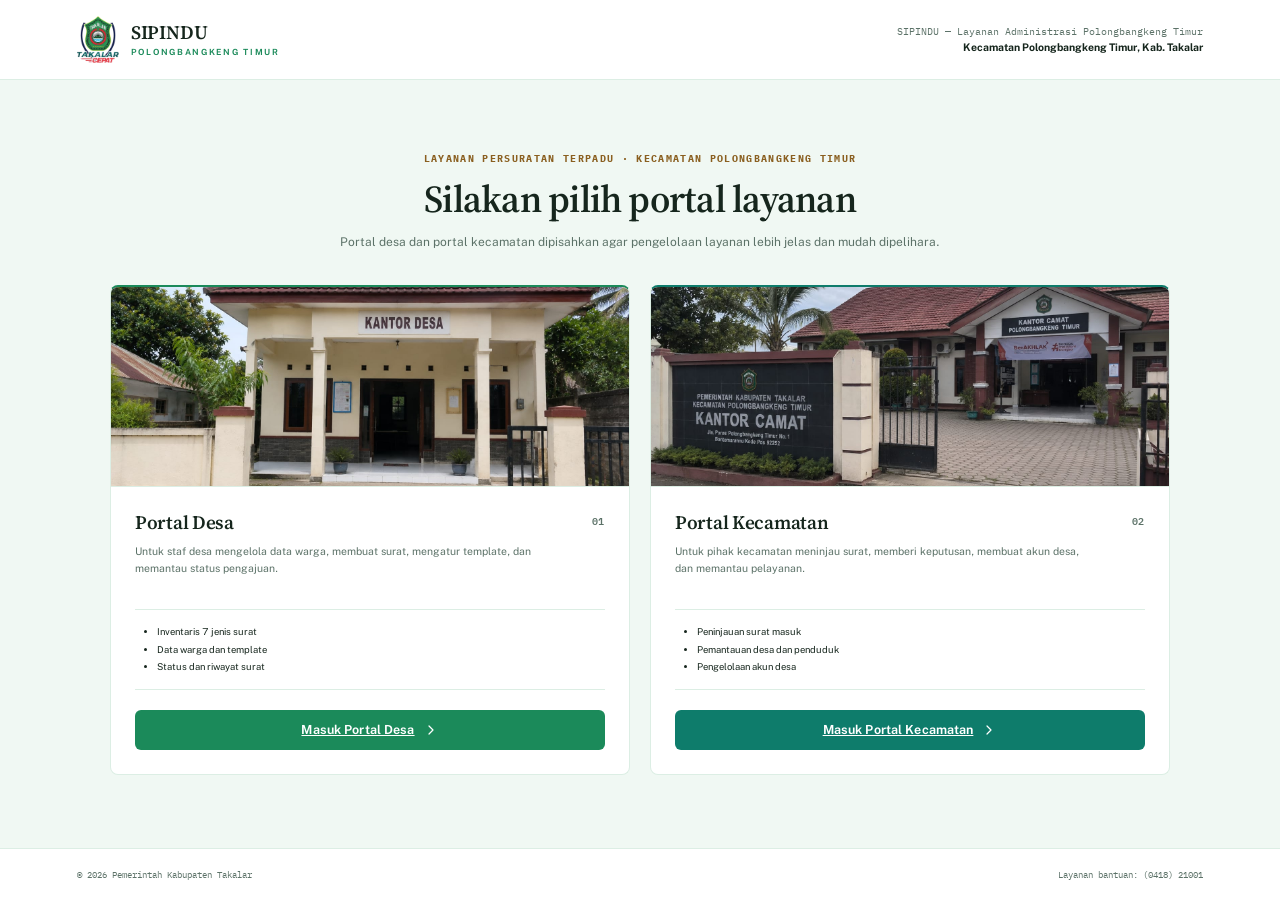
==== commit 06ddf343: "Add files via upload" ====
--- a/index.html
+++ b/index.html
@@ -76,4 +76,4 @@
       21001</span></footer>
 </body>
 
-</html>
+</html>
--- a/assets/css/styles.css
+++ b/assets/css/styles.css
@@ -1,23 +1,23 @@
 :root {
-  /* Primer — tinta hutan gelap, identitas Portal Desa */
-  --brand: #1F4438;
-  --brand-2: #14332A;
-  --brand-3: #E6EBE4;
-  --brand-4: #F1F3EE;
-  /* Identitas Portal Kecamatan — biru tua kertas resmi */
-  --navy: #223349;
-  --navy-2: #182535;
+  /* Primer — hijau emerald segar, identitas Portal Desa */
+  --brand: #1B8A5A;
+  --brand-2: #146B44;
+  --brand-3: #DEF2E6;
+  --brand-4: #EFFAF3;
+  /* Identitas Portal Kecamatan — hijau teal segar, masih satu keluarga hijau */
+  --navy: #0E7C6B;
+  --navy-2: #0A5F52;
   /* Aksen segel/cap — kuningan resmi, dipakai sangat terbatas */
   --brass: #A9762C;
   --brass-soft: #F3E9D5;
   --brass-2: #8A5F20;
-  --ink: #1C2420;
-  --muted: #6C7168;
-  --line: #DEDACC;
-  --line-2: #E9E5D8;
-  --soft: #F3F1E9;
-  --cream: #F8F6EF;
-  --paper: #F6F4EC;
+  --ink: #16261D;
+  --muted: #5C7268;
+  --line: #CFE4D8;
+  --line-2: #DCEEE4;
+  --soft: #EAF5EF;
+  --cream: #F2FAF5;
+  --paper: #F0F8F3;
   --white: #fff;
   --orange: #B8752E;
   --orange-soft: #F4E9D8;
@@ -31,6 +31,13 @@
   --yellow-soft: #F3E9D5;
   --shadow: 0 1px 2px rgba(28, 36, 32, .07), 0 1px 1px rgba(28, 36, 32, .04);
   --shadow-lg: 0 24px 48px rgba(20, 26, 23, .20);
+  /* Tema gelap untuk backdrop aplikasi & sidebar */
+  --dark-bg: #0E271F;
+  --dark-bg-2: #12352A;
+  --dark-line: rgba(255, 255, 255, .1);
+  --dark-text: #FFFFFF;
+  --dark-text-muted: rgba(255, 255, 255, .62);
+  --dark-accent: #5FE3A6;
   --radius: 8px;
   --sidebar-w: 260px;
   --font-serif: "Source Serif 4", Georgia, "Times New Roman", serif;
@@ -44,8 +51,8 @@
 body[data-portal="camat"] {
   --brand: var(--navy);
   --brand-2: var(--navy-2);
-  --brand-3: #E3E7EC;
-  --brand-4: #EEF1F4;
+  --brand-3: #DCEEEA;
+  --brand-4: #EDF7F5;
 }
 
 * {
@@ -322,6 +329,63 @@
   letter-spacing: .01em;
 }
 
+.btn:disabled,
+.btn.is-loading {
+  opacity: .72;
+  cursor: not-allowed;
+  pointer-events: none;
+}
+
+.btn-spinner {
+  width: 13px;
+  height: 13px;
+  border: 2px solid rgba(255, 255, 255, .4);
+  border-top-color: #fff;
+  border-radius: 50%;
+  display: inline-block;
+  animation: btn-spin .6s linear infinite;
+  flex: none;
+}
+
+.btn-outline .btn-spinner,
+.btn-secondary .btn-spinner {
+  border: 2px solid rgba(28, 36, 32, .18);
+  border-top-color: var(--ink);
+}
+
+@keyframes btn-spin {
+  to {
+    transform: rotate(360deg);
+  }
+}
+
+/* Overlay pemuatan layar penuh saat mengambil data awal dari Supabase */
+.page-loading-overlay {
+  position: fixed;
+  inset: 0;
+  background: var(--paper);
+  display: flex;
+  flex-direction: column;
+  align-items: center;
+  justify-content: center;
+  gap: 14px;
+  z-index: 999;
+}
+
+.page-loading-overlay .btn-spinner {
+  width: 26px;
+  height: 26px;
+  border-width: 3px;
+  border-color: rgba(27, 138, 90, .18);
+  border-top-color: var(--brand);
+}
+
+.page-loading-overlay span {
+  font-size: 12.5px;
+  color: var(--muted);
+  font-weight: 600;
+}
+
 .btn-primary {
   color: white;
   background: var(--brand);
@@ -397,15 +461,15 @@
   min-height: 100vh;
   display: grid;
   grid-template-columns: var(--sidebar-w) 1fr;
-  background: #f6f7f7;
+  background: var(--dark-bg);
 }
 
 .sidebar {
   position: fixed;
   inset: 0 auto 0 0;
   width: var(--sidebar-w);
-  background: #fff;
-  border-right: 1px solid var(--line);
+  background: var(--dark-bg-2);
+  border-right: 1px solid var(--dark-line);
   padding: 23px 17px 17px;
   display: flex;
   flex-direction: column;
@@ -415,7 +479,12 @@
 
 .sidebar .brand {
   padding: 0 8px 22px;
-  border-bottom: 1px solid #eef0ef;
+  border-bottom: 1px solid var(--dark-line);
+  color: var(--dark-text);
+}
+
+.sidebar .brand-word small {
+  color: var(--dark-accent);
 }
 
 .sidebar .brand-mark {
@@ -430,8 +499,8 @@
 
 .sidebar-context {
   margin: 18px 7px 12px;
-  background: var(--brand-4);
-  border: 1px solid var(--line-2);
+  background: rgba(255, 255, 255, .07);
+  border: 1px solid var(--dark-line);
   border-radius: 8px;
   padding: 11px;
   display: flex;
@@ -442,18 +511,18 @@
 .context-icon {
   width: 32px;
   height: 32px;
-  background: white;
-  color: var(--brand);
+  background: rgba(255, 255, 255, .1);
+  color: var(--dark-text);
   border-radius: 6px;
   display: grid;
   place-items: center;
-  border: 1px solid var(--line-2);
+  border: 1px solid var(--dark-line);
 }
 
 .sidebar-context strong {
   font-size: 11px;
   display: block;
-  color: var(--ink);
+  color: var(--dark-text);
   max-width: 145px;
   white-space: nowrap;
   overflow: hidden;
@@ -464,13 +533,13 @@
 
 .sidebar-context span {
   font-size: 9px;
-  color: var(--muted);
+  color: var(--dark-text-muted);
   margin-top: 3px;
 }
 
 .nav-label {
   margin: 12px 11px 8px;
-  color: #9aa19d;
+  color: var(--dark-text-muted);
   font-size: 9px;
   font-weight: 800;
   letter-spacing: .14em;
@@ -487,7 +556,7 @@
   width: 100%;
   border: 0;
   background: transparent;
-  color: var(--muted);
+  color: var(--dark-text-muted);
   border-radius: 6px;
   padding: 9px 12px;
   display: flex;
@@ -500,13 +569,13 @@
 }
 
 .nav-item:hover {
-  background: var(--brand-4);
-  color: var(--brand);
+  background: rgba(255, 255, 255, .08);
+  color: var(--dark-text);
 }
 
 .nav-item.active {
-  background: transparent;
-  color: var(--brand);
+  background: rgba(255, 255, 255, .1);
+  color: var(--dark-text);
   font-weight: 700;
 }
 
@@ -516,7 +585,7 @@
   width: 2px;
   height: 16px;
   border-radius: 0;
-  background: var(--brand);
+  background: var(--dark-accent);
   left: -17px;
   top: 50%;
   transform: translateY(-50%);
@@ -532,13 +601,13 @@
   padding: 0 5px;
   font-size: 9px;
   font-family: var(--font-mono);
-  background: var(--soft);
-  color: var(--muted);
+  background: rgba(255, 255, 255, .1);
+  color: var(--dark-text-muted);
 }
 
 .nav-item.active .nav-badge {
-  background: var(--brand-3);
-  color: var(--brand);
+  background: rgba(95, 227, 166, .22);
+  color: var(--dark-accent);
 }
 
 .nav-spacer {
@@ -549,8 +618,9 @@
   margin: 10px 3px 13px;
   padding: 14px;
   border-radius: 8px;
-  background: var(--brand-2);
-  color: white;
+  background: rgba(255, 255, 255, .08);
+  border: 1px solid var(--dark-line);
+  color: var(--dark-text);
   position: relative;
   overflow: hidden;
 }
@@ -588,11 +658,28 @@
 }
 
 .sidebar-profile {
-  border-top: 1px solid var(--line);
+  border-top: 1px solid var(--dark-line);
   padding: 15px 6px 0;
   display: flex;
   align-items: center;
   gap: 9px;
+}
+
+.sidebar-profile .profile-copy strong {
+  color: var(--dark-text);
+}
+
+.sidebar-profile .profile-copy span {
+  color: var(--dark-text-muted);
+}
+
+.sidebar .icon-btn {
+  color: var(--dark-text-muted);
+}
+
+.sidebar .icon-btn:hover {
+  color: var(--dark-text);
+  background: rgba(255, 255, 255, .1);
 }
 
 .avatar {
@@ -648,6 +735,11 @@
 .icon-btn:hover {
   color: var(--brand);
   background: #f1f5f3;
+}
+
+.icon-btn-danger:hover {
+  color: #c0392b;
+  background: #fdecea;
 }
 
 .main-wrap {
@@ -781,7 +873,7 @@
   background: #f5f6f6;
 }
 
-.notification-btn::after {
+.notification-btn.has-notif::after {
   content: "";
   width: 6px;
   height: 6px;
@@ -1419,6 +1511,146 @@
   border-color: rgba(162, 59, 50, .2);
 }
 
+/* Tag klasifikasi ringan — dipakai untuk pendidikan, kesehatan, dll */
+.tag {
+  display: inline-flex;
+  align-items: center;
+  padding: 3px 9px;
+  border-radius: 20px;
+  font-size: 9.5px;
+  font-weight: 650;
+  font-family: var(--font-mono);
+  background: var(--soft);
+  color: var(--muted);
+  white-space: nowrap;
+}
+
+.tag.blue {
+  background: var(--blue-soft);
+  color: var(--blue);
+}
+
+.tag.purple {
+  background: var(--purple-soft);
+  color: var(--purple);
+}
+
+.tag.orange {
+  background: var(--orange-soft);
+  color: var(--orange);
+}
+
+.tag.red {
+  background: var(--red-soft);
+  color: var(--red);
+}
+
+.tag.green {
+  background: var(--brand-3);
+  color: var(--brand);
+}
+
+.tag-row {
+  display: flex;
+  flex-wrap: wrap;
+  gap: 5px;
+}
+
+/* Kartu pengelompokan warga per Nomor KK */
+.kk-group {
+  background: white;
+  border: 1px solid var(--line-2);
+  border-radius: var(--radius);
+  margin-bottom: 14px;
+  overflow: hidden;
+}
+
+.kk-group-head {
+  display: flex;
+  align-items: center;
+  gap: 10px;
+  padding: 13px 16px;
+  background: var(--brand-4);
+  border-bottom: 1px solid var(--line-2);
+}
+
+.kk-group-head strong {
+  font-size: 12.5px;
+  color: var(--ink);
+}
+
+.kk-group-head span {
+  font-size: 10px;
+  color: var(--muted);
+  font-family: var(--font-mono);
+}
+
+.kk-group-members {
+  display: flex;
+  flex-direction: column;
+}
+
+.kk-member {
+  display: flex;
+  align-items: center;
+  gap: 10px;
+  padding: 10px 16px;
+  border-top: 1px solid var(--line-2);
+}
+
+.kk-member:first-child {
+  border-top: 0;
+}
+
+.kk-member .primary {
+  font-size: 12px;
+}
+
+.kk-member-meta {
+  margin-left: auto;
+  display: flex;
+  gap: 6px;
+  align-items: center;
+  flex-wrap: wrap;
+  justify-content: flex-end;
+}
+
+/* Pratinjau tanda tangan elektronik — pola kotak-kotak biar area transparan
+   pada PNG hasil proses kelihatan jelas (sama seperti pratinjau di Photoshop/Figma) */
+.signature-preview {
+  height: 130px;
+  border: 1px dashed var(--line);
+  border-radius: 8px;
+  margin-bottom: 14px;
+  display: flex;
+  align-items: center;
+  justify-content: center;
+  background-image: linear-gradient(45deg, #eee 25%, transparent 25%), linear-gradient(-45deg, #eee 25%, transparent 25%), linear-gradient(45deg, transparent 75%, #eee 75%), linear-gradient(-45deg, transparent 75%, #eee 75%);
+  background-size: 16px 16px;
+  background-position: 0 0, 0 8px, 8px -8px, -8px 0px;
+  background-color: #fafafa;
+}
+
+.signature-preview img {
+  max-height: 100px;
+  max-width: 90%;
+  object-fit: contain;
+}
+
+.signature-preview .muted {
+  color: var(--muted);
+  font-size: 11px;
+}
+
+#signature-file {
+  width: 100%;
+  border: 1px solid #D8D2C0;
+  border-radius: 6px;
+  padding: 9px 12px;
+  font-size: 11.5px;
+  background: white;
+}
+
 .pagination {
   padding: 12px 15px;
   border-top: 1px solid var(--line-2);
@@ -1427,6 +1659,7 @@
   justify-content: space-between;
   font-size: 9px;
   color: var(--muted);
+  margin-top: 10px;
 }
 
 .page-buttons {
@@ -1715,6 +1948,35 @@
   align-items: center;
   justify-content: space-between;
   gap: 8px;
+  flex-wrap: wrap;
+}
+
+.template-actions {
+  display: flex;
+  gap: 6px;
+  flex-wrap: wrap;
+}
+
+.file-upload-btn {
+  position: relative;
+  cursor: pointer;
+  display: inline-flex;
+  align-items: center;
+  justify-content: center;
+}
+
+.file-upload-btn.is-loading {
+  opacity: .6;
+  pointer-events: none;
+}
+
+.hidden-file-input {
+  position: absolute;
+  inset: 0;
+  width: 100%;
+  height: 100%;
+  opacity: 0;
+  cursor: pointer;
 }
 
 .edited {
@@ -2105,6 +2367,32 @@
   margin: 4px 0;
 }
 
+/* Pratinjau berbasis docx-preview: biarkan halaman Word tampil apa adanya
+   (font, margin, tabel dari file asli), kita cuma kasih bingkai & jarak
+   biar rapi di dalam kartu abu-abu "document-preview". */
+.docx-preview-host {
+  display: flex;
+  justify-content: center;
+  overflow-x: auto;
+}
+.docx-preview-host .docx-wrapper {
+  background: transparent;
+  padding: 0;
+}
+.docx-preview-host .docx-wrapper > section.docx {
+  box-shadow: 0 4px 18px rgba(24, 32, 29, .14);
+  margin: 0 auto !important;
+}
+.doc-preview-loading {
+  display: flex;
+  align-items: center;
+  justify-content: center;
+  gap: 8px;
+  min-height: 400px;
+  color: var(--muted, #7a8b86);
+  font-size: 13px;
+}
+
 .review-info h3 {
   font-size: 12px;
   margin: 0 0 12px;
@@ -2323,6 +2611,10 @@
 
 .mb-14 {
   margin-bottom: 14px;
+}
+
+.mt-8 {
+  margin-top: 8px;
 }
 
 .section-title {
@@ -3298,4 +3590,4 @@
   display: flex;
   align-items: center;
   gap: 6px;
-}
+}
